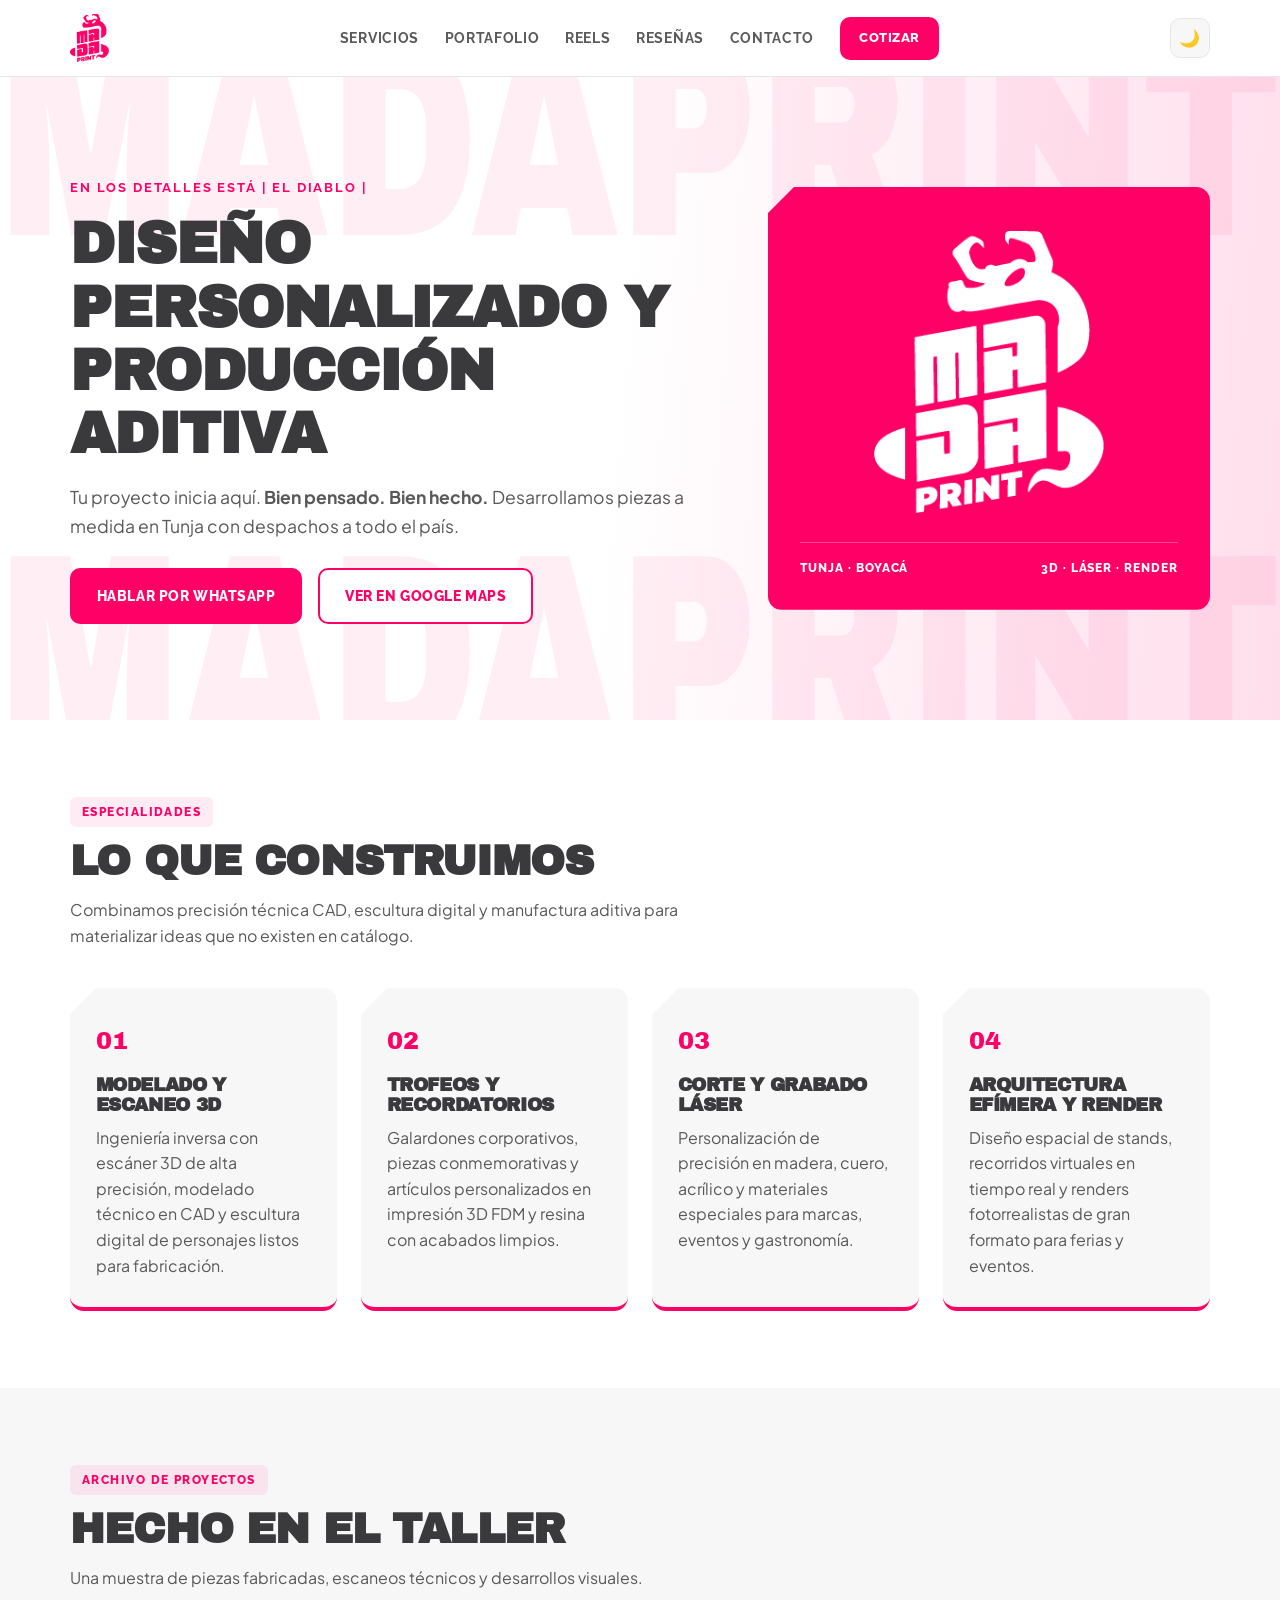
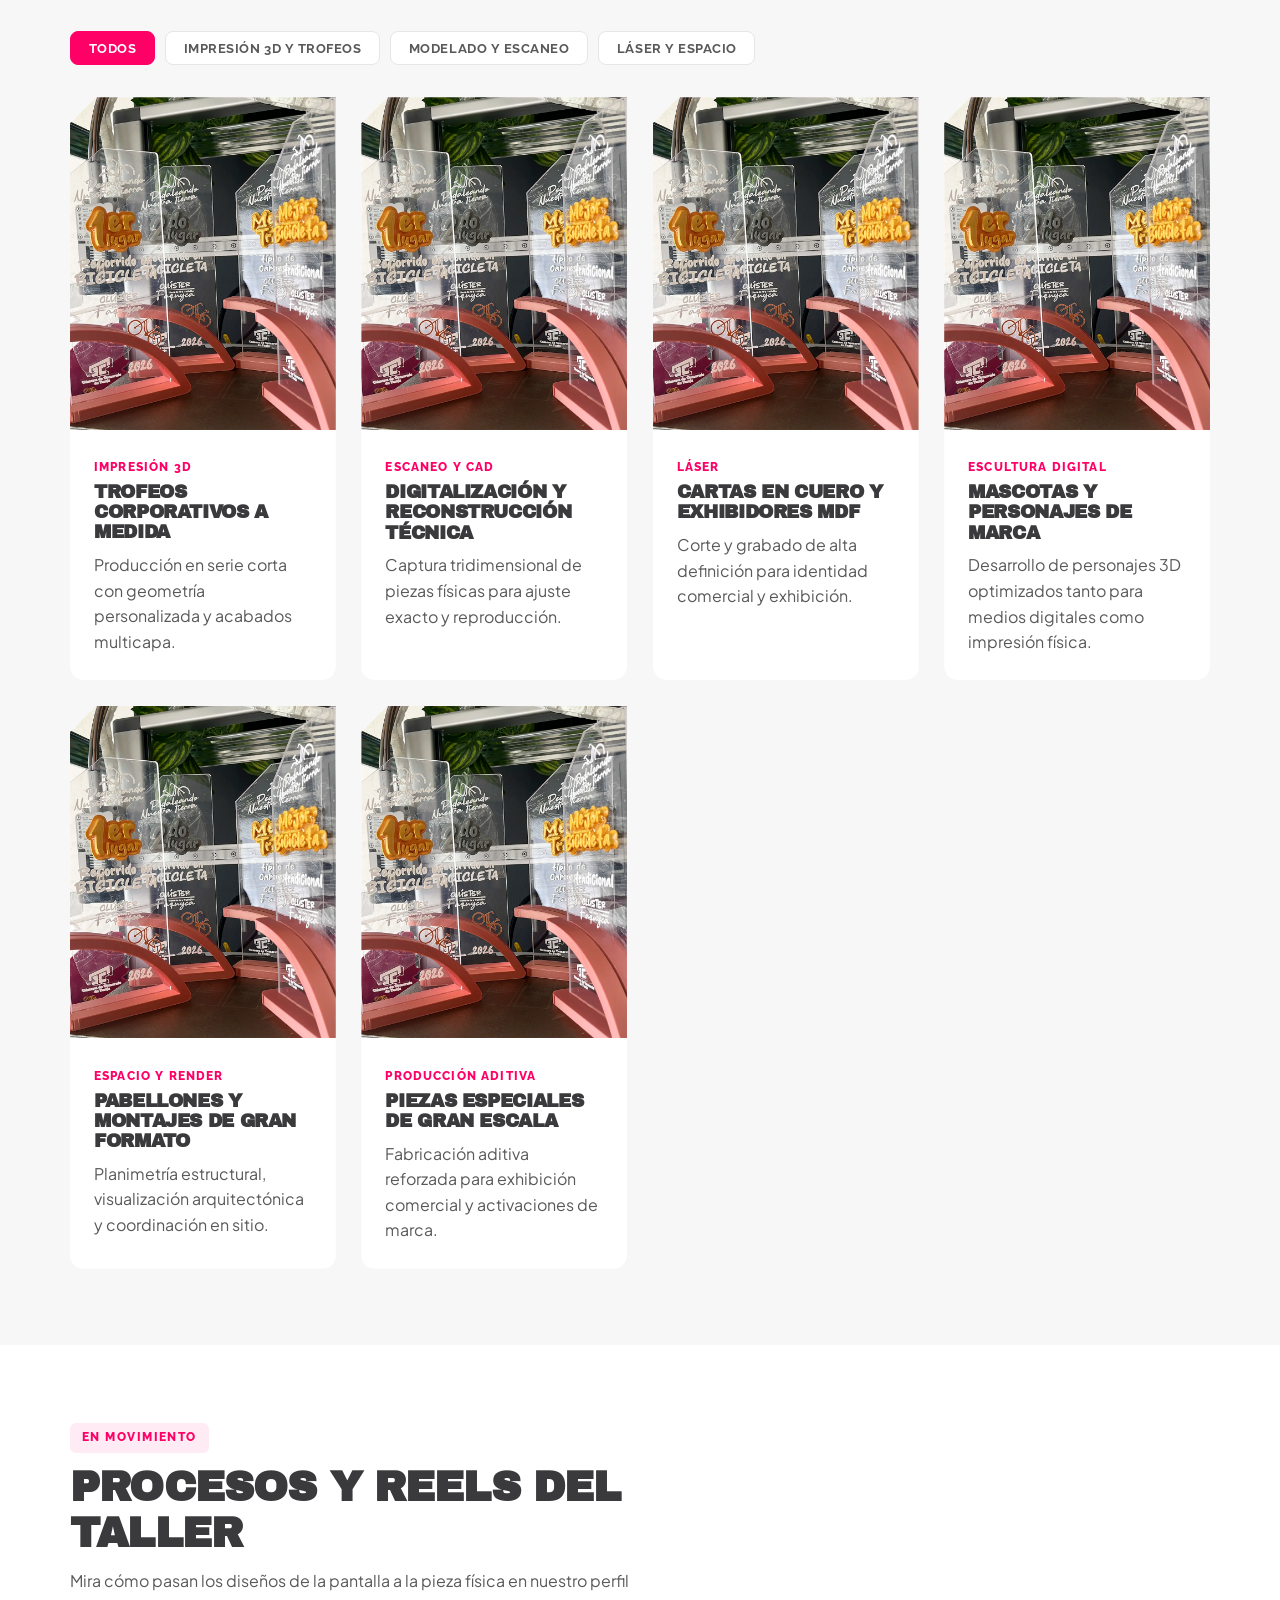
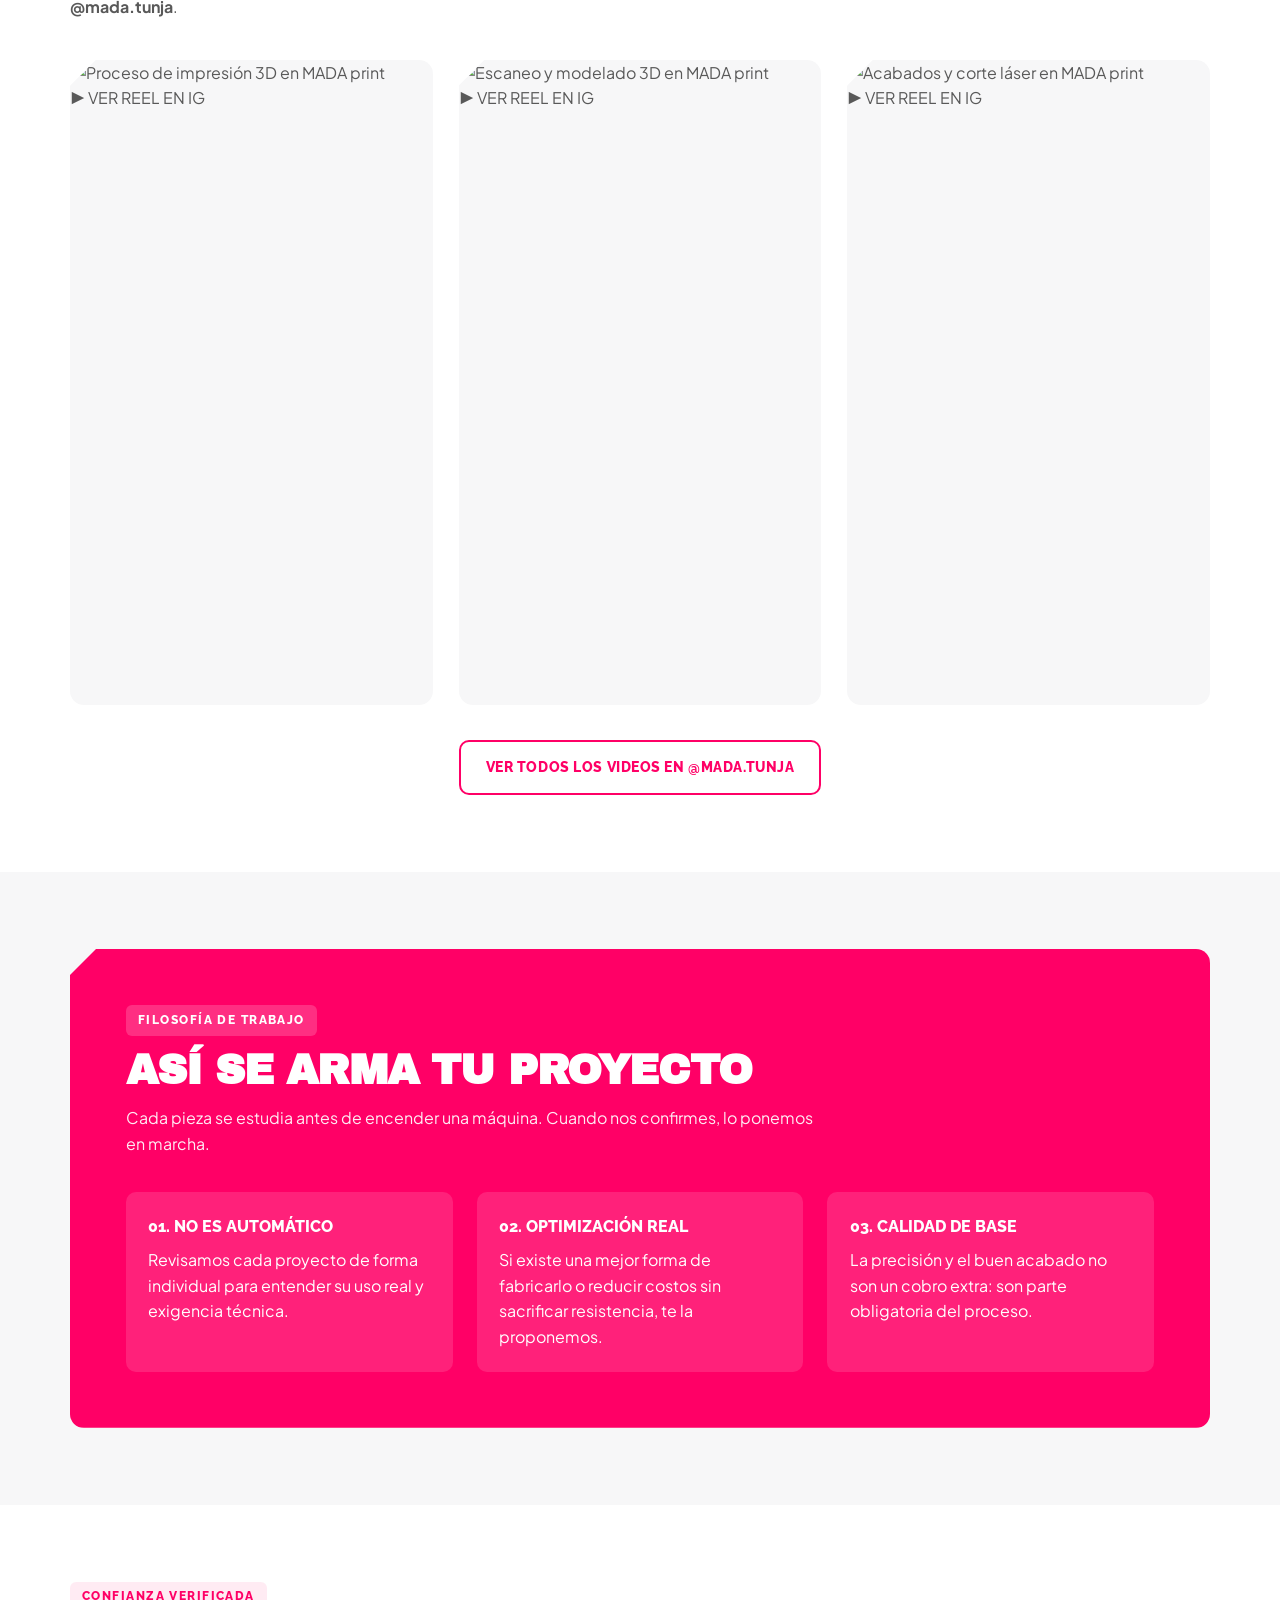
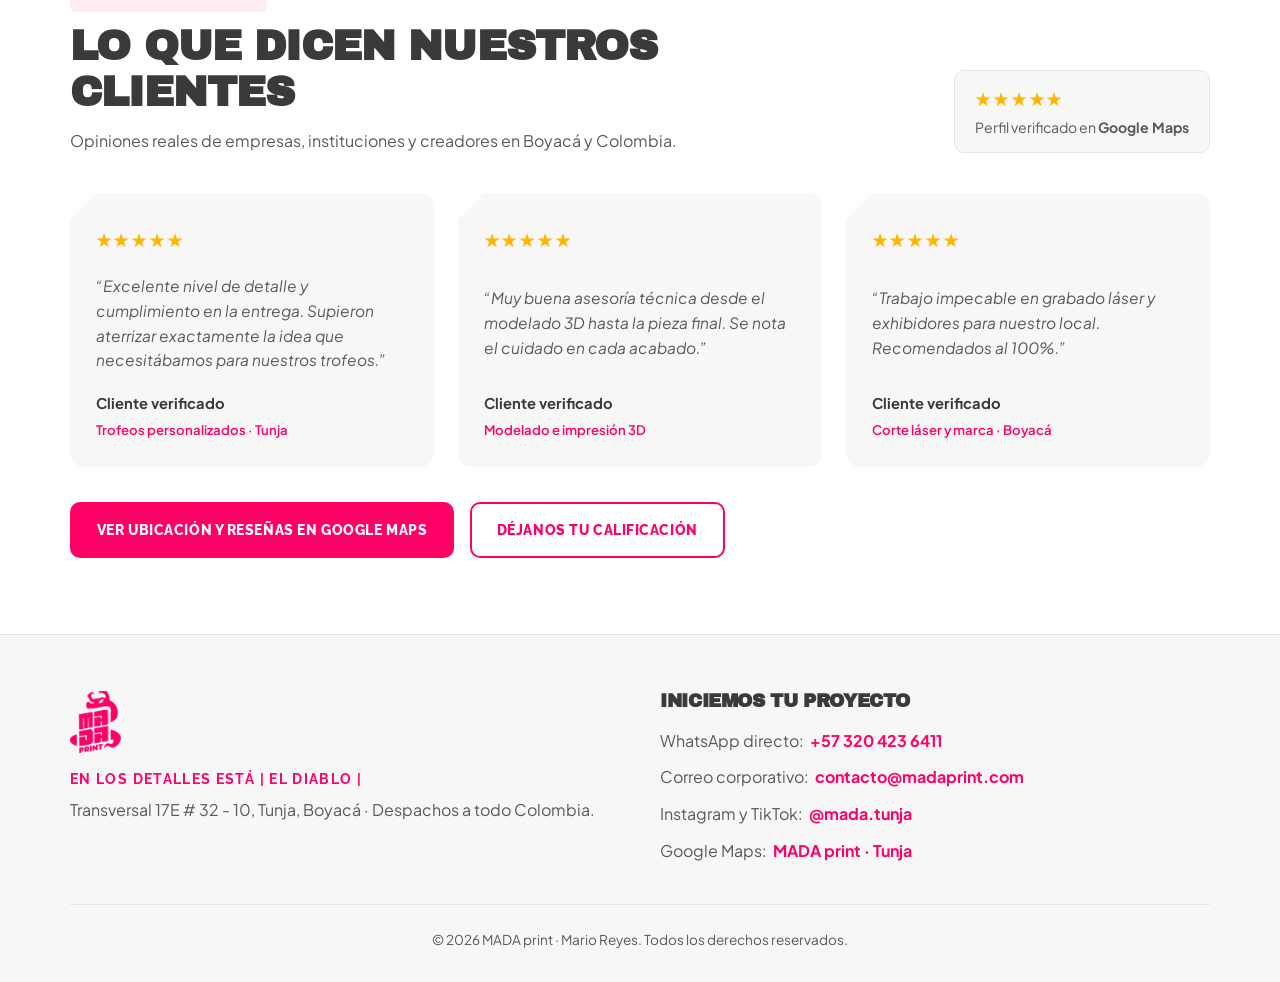
==== index.html @ aff722e9 "Update index.html" ====
<!DOCTYPE html>
<html lang="es">
<head>
  <meta charset="UTF-8">
  <meta name="viewport" content="width=device-width, initial-scale=1.0">
  <title>MADA print | Impresión 3D, Escaneo 3D y Corte Láser en Tunja</title>
  <meta name="description" content="Estudio de diseño personalizado, impresión 3D, escaneo 3D, trofeos a medida, corte láser y renders arquitectónicos en Tunja, Boyacá. Envíos a toda Colombia.">
  <meta name="keywords" content="impresión 3D Tunja, escaneo 3D Boyacá, trofeos personalizados Colombia, corte láser Tunja, modelado 3D, MADA print">
  <meta name="robots" content="index, follow">
  <link rel="canonical" href="https://madaprint.com/">

  <!-- Vista previa al compartir en WhatsApp, Instagram o Facebook (Open Graph) -->
  <meta property="og:type" content="website">
  <meta property="og:title" content="MADA print | Diseño Personalizado y Producción Aditiva">
  <meta property="og:description" content="En los detalles está el diablo. Modelado y escaneo 3D, trofeos personalizados y corte láser en Tunja.">
  <meta property="og:url" content="https://madaprint.com/">
  <meta property="og:image" content="https://madaprint.com/assets/logo-magenta.png">

  <!-- Datos estructurados para Google (SEO Local) -->
  <script type="application/ld+json">
  {
    "@context": "https://schema.org",
    "@type": "LocalBusiness",
    "name": "MADA print",
    "image": "https://madaprint.com/assets/logo-magenta.png",
    "url": "https://madaprint.com/",
    "telephone": "+573204236411",
    "email": "contacto@madaprint.com",
    "address": {
      "@type": "PostalAddress",
      "streetAddress": "Transversal 17E # 32 - 10",
      "addressLocality": "Tunja",
      "addressRegion": "Boyacá",
      "addressCountry": "CO"
    },
    "sameAs": [
      "https://www.instagram.com/mada.tunja"
    ],
    "description": "Taller y estudio especializado en modelado 3D, escaneo 3D, impresión 3D de trofeos y recordatorios, corte láser y arquitectura efímera en Tunja, Boyacá."
  }
  </script>

  <link rel="icon" type="image/png" sizes="512x512" href="assets/favicon.png">
  <link rel="apple-touch-icon" href="assets/favicon.png">
  <link rel="preconnect" href="https://fonts.googleapis.com">
  <link rel="preconnect" href="https://fonts.gstatic.com" crossorigin>
  <link href="https://fonts.googleapis.com/css2?family=Archivo+Black&family=Plus+Jakarta+Sans:wght@400;500;600;700&family=Raleway:wght@600;700;800&display=swap" rel="stylesheet">
  <link rel="stylesheet" href="styles.css">
</head>
<body>

  <!-- Barra de navegación -->
  <header class="navbar">
    <div class="container nav-content">
      <a href="#inicio" class="brand" aria-label="MADA print inicio">
        <img src="assets/logo-magenta.png" alt="Logo MADA print" class="brand-logo" id="brandLogo">
      </a>

      <div class="nav-controls">
        <button class="theme-toggle" id="themeToggle" aria-label="Cambiar modo oscuro o claro" title="Cambiar tema">
          <span class="theme-icon" id="themeIcon">🌙</span>
        </button>

        <button class="menu-toggle" id="menuToggle" aria-label="Abrir menú" aria-expanded="false">
          <span></span>
          <span></span>
          <span></span>
        </button>
      </div>

      <nav class="nav-links" id="navLinks">
        <a href="#servicios">Servicios</a>
        <a href="#portafolio">Portafolio</a>
        <a href="#videos">Reels</a>
        <a href="#resenas">Reseñas</a>
        <a href="#contacto">Contacto</a>
        <a href="https://wa.me/573204236411?text=Hola%20MADA%20print,%20quiero%20cotizar%20un%20proyecto" target="_blank" rel="noopener" class="btn btn-primary btn-sm">Cotizar</a>
      </nav>
    </div>
  </header>

  <!-- Hero con Banner -->
  <section id="inicio" class="hero hero-with-banner">
    <div class="hero-overlay" aria-hidden="true"></div>
    <div class="watermark watermark-top" aria-hidden="true">MADAPRINT</div>

    <div class="container hero-grid">
      <div class="hero-copy">
        <span class="eyebrow">EN LOS DETALLES ESTÁ <strong>| EL DIABLO |</strong></span>
        <h1>DISEÑO PERSONALIZADO Y PRODUCCIÓN ADITIVA</h1>
        <p class="hero-lead">Tu proyecto inicia aquí. <strong>Bien pensado. Bien hecho.</strong> Desarrollamos piezas a medida en Tunja con despachos a todo el país.</p>
        <div class="hero-actions">
          <a href="https://wa.me/573204236411?text=Hola%20Mario,%20tengo%20un%20proyecto%20en%20mente%20y%20quisiera%20cotizarlo" target="_blank" rel="noopener" class="btn btn-primary">Hablar por WhatsApp</a>
          <a href="https://maps.app.goo.gl/dGiWo5NeAyyruhSaA" target="_blank" rel="noopener" class="btn btn-banner-outline">Ver en Google Maps</a>
        </div>
      </div>

      <div class="hero-visual">
        <div class="chamfer-card hero-card">
          <img src="assets/logo-blanco.png" alt="Imagotipo MADA print" class="hero-logo-float">
          <div class="hero-card-meta">
            <span>TUNJA · BOYACÁ</span>
            <span>3D · LÁSER · RENDER</span>
          </div>
        </div>
      </div>
    </div>

    <div class="watermark watermark-bottom" aria-hidden="true">MADAPRINT</div>
  </section>

  <!-- Servicios -->
  <section id="servicios" class="section">
    <div class="container">
      <div class="section-header">
        <span class="tag">ESPECIALIDADES</span>
        <h2>LO QUE CONSTRUIMOS</h2>
        <p>Combinamos precisión técnica CAD, escultura digital y manufactura aditiva para materializar ideas que no existen en catálogo.</p>
      </div>

      <div class="services-grid">
        <article class="chamfer-card service-card">
          <span class="card-number">01</span>
          <h3>MODELADO Y ESCANEO 3D</h3>
          <p>Ingeniería inversa con escáner 3D de alta precisión, modelado técnico en CAD y escultura digital de personajes listos para fabricación.</p>
        </article>

        <article class="chamfer-card service-card">
          <span class="card-number">02</span>
          <h3>TROFEOS Y RECORDATORIOS</h3>
          <p>Galardones corporativos, piezas conmemorativas y artículos personalizados en impresión 3D FDM y resina con acabados limpios.</p>
        </article>

        <article class="chamfer-card service-card">
          <span class="card-number">03</span>
          <h3>CORTE Y GRABADO LÁSER</h3>
          <p>Personalización de precisión en madera, cuero, acrílico y materiales especiales para marcas, eventos y gastronomía.</p>
        </article>

        <article class="chamfer-card service-card">
          <span class="card-number">04</span>
          <h3>ARQUITECTURA EFÍMERA Y RENDER</h3>
          <p>Diseño espacial de stands, recorridos virtuales en tiempo real y renders fotorrealistas de gran formato para ferias y eventos.</p>
        </article>
      </div>
    </div>
  </section>

  <!-- Portafolio filtrable -->
  <section id="portafolio" class="section section-alt">
    <div class="container">
      <div class="section-header">
        <span class="tag">ARCHIVO DE PROYECTOS</span>
        <h2>HECHO EN EL TALLER</h2>
        <p>Una muestra de piezas fabricadas, escaneos técnicos y desarrollos visuales.</p>
      </div>

      <div class="filter-bar" role="tablist" aria-label="Filtrar proyectos">
        <button class="filter-btn active" data-filter="todos">Todos</button>
        <button class="filter-btn" data-filter="impresion3d">Impresión 3D y Trofeos</button>
        <button class="filter-btn" data-filter="escaneo">Modelado y Escaneo</button>
        <button class="filter-btn" data-filter="laser">Láser y Espacio</button>
      </div>

      <div class="portfolio-grid" id="portfolioGrid">
        <article class="chamfer-card portfolio-item" data-category="impresion3d">
          <img src="img/trofeo-impresion-3d-personalizado-tunja.webp" 
           alt="Trofeo personalizado fabricado con impresión 3D en Tunja por MADA print" 
           class="portfolio-thumb" 
           width="960" 
           height="1200" 
           loading="lazy">
          <div class="portfolio-info">
            <span class="portfolio-cat">IMPRESIÓN 3D</span>
            <h3>Trofeos Corporativos a Medida</h3>
            <p>Producción en serie corta con geometría personalizada y acabados multicapa.</p>
          </div>
        </article>

        <article class="chamfer-card portfolio-item" data-category="escaneo">
          <img src="img/trofeo-impresion-3d-personalizado-tunja.webp" 
           alt="Trofeo personalizado fabricado con impresión 3D en Tunja por MADA print" 
           class="portfolio-thumb" 
           width="960" 
           height="1200" 
           loading="lazy">
          <div class="portfolio-info">
            <span class="portfolio-cat">ESCANEO Y CAD</span>
            <h3>Digitalización y Reconstrucción Técnica</h3>
            <p>Captura tridimensional de piezas físicas para ajuste exacto y reproducción.</p>
          </div>
        </article>

        <article class="chamfer-card portfolio-item" data-category="laser">
          <img src="img/trofeo-impresion-3d-personalizado-tunja.webp" 
           alt="Trofeo personalizado fabricado con impresión 3D en Tunja por MADA print" 
           class="portfolio-thumb" 
           width="960" 
           height="1200" 
           loading="lazy">
          <div class="portfolio-info">
            <span class="portfolio-cat">LÁSER</span>
            <h3>Cartas en Cuero y Exhibidores MDF</h3>
            <p>Corte y grabado de alta definición para identidad comercial y exhibición.</p>
          </div>
        </article>

        <article class="chamfer-card portfolio-item" data-category="escaneo">
          <img src="img/trofeo-impresion-3d-personalizado-tunja.webp" 
           alt="Trofeo personalizado fabricado con impresión 3D en Tunja por MADA print" 
           class="portfolio-thumb" 
           width="960" 
           height="1200" 
           loading="lazy">
          <div class="portfolio-info">
            <span class="portfolio-cat">ESCULTURA DIGITAL</span>
            <h3>Mascotas y Personajes de Marca</h3>
            <p>Desarrollo de personajes 3D optimizados tanto para medios digitales como impresión física.</p>
          </div>
        </article>

        <article class="chamfer-card portfolio-item" data-category="laser">
          <img src="img/trofeo-impresion-3d-personalizado-tunja.webp" 
           alt="Trofeo personalizado fabricado con impresión 3D en Tunja por MADA print" 
           class="portfolio-thumb" 
           width="960" 
           height="1200" 
           loading="lazy">
          <div class="portfolio-info">
            <span class="portfolio-cat">ESPACIO Y RENDER</span>
            <h3>Pabellones y Montajes de Gran Formato</h3>
            <p>Planimetría estructural, visualización arquitectónica y coordinación en sitio.</p>
          </div>
        </article>

        <article class="chamfer-card portfolio-item" data-category="impresion3d">
          <img src="img/trofeo-impresion-3d-personalizado-tunja.webp" 
           alt="Trofeo personalizado fabricado con impresión 3D en Tunja por MADA print" 
           class="portfolio-thumb" 
           width="960" 
           height="1200" 
           loading="lazy">
          <div class="portfolio-info">
            <span class="portfolio-cat">PRODUCCIÓN ADITIVA</span>
            <h3>Piezas Especiales de Gran Escala</h3>
            <p>Fabricación aditiva reforzada para exhibición comercial y activaciones de marca.</p>
          </div>
        </article>
      </div>
    </div>
  </section>

<!-- Sección de Procesos / Enlace directo a Reels en Instagram -->
  <section id="videos" class="section">
    <div class="container">
      <div class="section-header">
        <span class="tag">EN MOVIMIENTO</span>
        <h2>PROCESOS Y REELS DEL TALLER</h2>
        <p>Mira cómo pasan los diseños de la pantalla a la pieza física en nuestro perfil <strong>@mada.tunja</strong>.</p>
      </div>

      <div class="reels-grid">
        <!-- Tarjeta 1 -->
        <a href="https://www.instagram.com/mada.tunja/" target="_blank" rel="noopener" class="chamfer-card reel-card reel-link-card">
          <div class="reel-frame">
            <img src="assets/reel-1.webp" alt="Proceso de impresión 3D en MADA print">
            <span class="play-badge">▶ VER REEL EN IG</span>
          </div>
        </a>

        <!-- Tarjeta 2 -->
        <a href="https://www.instagram.com/mada.tunja/" target="_blank" rel="noopener" class="chamfer-card reel-card reel-link-card">
          <div class="reel-frame">
            <img src="assets/reel-2.webp" alt="Escaneo y modelado 3D en MADA print">
            <span class="play-badge">▶ VER REEL EN IG</span>
          </div>
        </a>

        <!-- Tarjeta 3 -->
        <a href="https://www.instagram.com/mada.tunja/" target="_blank" rel="noopener" class="chamfer-card reel-card reel-link-card">
          <div class="reel-frame">
            <img src="assets/reel-3.webp" alt="Acabados y corte láser en MADA print">
            <span class="play-badge">▶ VER REEL EN IG</span>
          </div>
        </a>
      </div>

      <div class="section-cta">
        <a href="https://instagram.com/mada.tunja" target="_blank" rel="noopener" class="btn btn-outline">Ver todos los videos en @mada.tunja</a>
      </div>
    </div>
  </section>

  <!-- Cómo trabajamos -->
  <section id="proceso" class="section section-alt">
    <div class="container">
      <div class="chamfer-card process-banner">
        <div class="process-intro">
          <span class="tag tag-light">FILOSOFÍA DE TRABAJO</span>
          <h2>ASÍ SE ARMA TU PROYECTO</h2>
          <p>Cada pieza se estudia antes de encender una máquina. Cuando nos confirmes, lo ponemos en marcha.</p>
        </div>

        <div class="process-pillars">
          <div class="pillar">
            <strong>01. No es automático</strong>
            <p>Revisamos cada proyecto de forma individual para entender su uso real y exigencia técnica.</p>
          </div>
          <div class="pillar">
            <strong>02. Optimización real</strong>
            <p>Si existe una mejor forma de fabricarlo o reducir costos sin sacrificar resistencia, te la proponemos.</p>
          </div>
          <div class="pillar">
            <strong>03. Calidad de base</strong>
            <p>La precisión y el buen acabado no son un cobro extra: son parte obligatoria del proceso.</p>
          </div>
        </div>
      </div>
    </div>
  </section>

  <!-- Zona de Reseñas de Google + Botón de Google Maps -->
  <section id="resenas" class="section">
    <div class="container">
      <div class="reviews-top">
        <div class="section-header" style="margin-bottom: 0;">
          <span class="tag">CONFIANZA VERIFICADA</span>
          <h2>LO QUE DICEN NUESTROS CLIENTES</h2>
          <p>Opiniones reales de empresas, instituciones y creadores en Boyacá y Colombia.</p>
        </div>

        <div class="google-badge">
          <div class="stars" aria-label="5 de 5 estrellas">★★★★★</div>
          <span>Perfil verificado en <strong>Google Maps</strong></span>
        </div>
      </div>

      <div class="reviews-grid">
        <article class="chamfer-card review-card">
          <div class="stars">★★★★★</div>
          <p class="review-text">“Excelente nivel de detalle y cumplimiento en la entrega. Supieron aterrizar exactamente la idea que necesitábamos para nuestros trofeos.”</p>
          <div class="review-author">
            <strong>Cliente verificado</strong>
            <span>Trofeos personalizados · Tunja</span>
          </div>
        </article>

        <article class="chamfer-card review-card">
          <div class="stars">★★★★★</div>
          <p class="review-text">“Muy buena asesoría técnica desde el modelado 3D hasta la pieza final. Se nota el cuidado en cada acabado.”</p>
          <div class="review-author">
            <strong>Cliente verificado</strong>
            <span>Modelado e impresión 3D</span>
          </div>
        </article>

        <article class="chamfer-card review-card">
          <div class="stars">★★★★★</div>
          <p class="review-text">“Trabajo impecable en grabado láser y exhibidores para nuestro local. Recomendados al 100%.”</p>
          <div class="review-author">
            <strong>Cliente verificado</strong>
            <span>Corte láser y marca · Boyacá</span>
          </div>
        </article>
      </div>

      <div class="reviews-actions">
        <a href="https://maps.app.goo.gl/dGiWo5NeAyyruhSaA" target="_blank" rel="noopener" class="btn btn-primary">Ver ubicación y reseñas en Google Maps</a>
        <a href="https://g.page/r/CbdUn4LrRWrAEBM/review" target="_blank" rel="noopener" class="btn btn-outline">Déjanos tu calificación</a>
      </div>
    </div>
  </section>

  <!-- Footer -->
  <footer id="contacto" class="footer">
    <div class="container footer-grid">
      <div class="footer-brand">
        <img src="assets/logo-magenta.png" alt="MADA print" class="footer-logo" id="footerLogo">
        <p class="footer-tagline">EN LOS DETALLES ESTÁ <strong>| EL DIABLO |</strong></p>
        <p class="footer-loc">Transversal 17E # 32 - 10, Tunja, Boyacá · Despachos a todo Colombia.</p>
      </div>

      <div class="footer-contact">
        <h3>INICIEMOS TU PROYECTO</h3>
        <ul class="contact-list">
          <li>
            <span>WhatsApp directo:</span>
            <a href="https://wa.me/573204236411" target="_blank" rel="noopener">+57 320 423 6411</a>
          </li>
          <li>
            <span>Correo corporativo:</span>
            <a href="mailto:contacto@madaprint.com">contacto@madaprint.com</a>
          </li>
          <li>
            <span>Instagram y TikTok:</span>
            <a href="https://instagram.com/mada.tunja" target="_blank" rel="noopener">@mada.tunja</a>
          </li>
          <li>
            <span>Google Maps:</span>
            <a href="https://maps.app.goo.gl/dGiWo5NeAyyruhSaA" target="_blank" rel="noopener">MADA print · Tunja</a>
          </li>
        </ul>
      </div>
    </div>

    <div class="container footer-bottom">
      <p>© <span id="year"></span> MADA print · Mario Reyes. Todos los derechos reservados.</p>
    </div>
  </footer>

  <script src="script.js"></script>
</body>
</html>
---- styles.css ----
:root {
  --magenta: #FF0066;
  --magenta-dark: #E81F5D;
  --magenta-soft: rgba(255, 0, 102, 0.08);
  --bg-main: #FFFFFF;
  --bg-surface: #F7F7F8;
  --bg-nav: rgba(255, 255, 255, 0.94);
  --text-body: #595959;
  --text-heading: #3A3A3D;
  --border-color: #E6E6E8;

  --font-display: 'Archivo Black', sans-serif;
  --font-body: 'Plus Jakarta Sans', sans-serif;
  --font-accent: 'Raleway', sans-serif;

  --chamfer-clip: polygon(26px 0, 100% 0, 100% 100%, 0 100%, 0 26px);
  --radius-sm: 10px;
  --transition: 0.25s ease;
}

/* Variables de Modo Oscuro (carbón técnico para conservar contraste con #FF0066) */
body.dark-mode {
  --bg-main: #1A1A1E;
  --bg-surface: #242429;
  --bg-nav: rgba(26, 26, 30, 0.94);
  --text-body: #C9C9D1;
  --text-heading: #F4F4F6;
  --border-color: #34343B;
  --magenta-soft: rgba(255, 0, 102, 0.16);
}

*,
*::before,
*::after {
  box-sizing: border-box;
  margin: 0;
  padding: 0;
}

html {
  scroll-behavior: smooth;
}

body {
  font-family: var(--font-body);
  color: var(--text-body);
  background-color: var(--bg-main);
  line-height: 1.6;
  overflow-x: hidden;
  transition: background-color 0.3s ease, color 0.3s ease;
  -webkit-font-smoothing: antialiased;
}

img {
  max-width: 100%;
  height: auto;
  display: block;
}

a {
  color: inherit;
  text-decoration: none;
}

.container {
  width: min(1140px, 90%);
  margin-inline: auto;
}

/* Tipografía */
h1, h2, h3 {
  font-family: var(--font-display);
  color: var(--text-heading);
  line-height: 1.1;
  letter-spacing: -0.02em;
  text-transform: uppercase;
}

h1 {
  font-size: clamp(2.1rem, 4.8vw, 3.6rem);
  margin-bottom: 1.1rem;
}

h2 {
  font-size: clamp(1.75rem, 3.5vw, 2.6rem);
  margin-bottom: 0.75rem;
}

h3 {
  font-size: 1.15rem;
  margin-bottom: 0.6rem;
}

/* Botones */
.btn {
  display: inline-flex;
  align-items: center;
  justify-content: center;
  gap: 0.5rem;
  font-family: var(--font-accent);
  font-weight: 800;
  font-size: 0.88rem;
  letter-spacing: 0.04em;
  text-transform: uppercase;
  padding: 0.9rem 1.55rem;
  border-radius: var(--radius-sm);
  border: 2px solid transparent;
  cursor: pointer;
  transition: var(--transition);
}

.btn-sm {
  padding: 0.58rem 1.1rem;
  font-size: 0.8rem;
}

.btn-primary {
  background-color: var(--magenta);
  color: #FFFFFF;
}

.btn-primary:hover {
  background-color: var(--magenta-dark);
  transform: translateY(-2px);
}

.btn-outline {
  border-color: var(--magenta);
  color: var(--magenta);
  background-color: transparent;
}

.btn-outline:hover {
  background-color: var(--magenta-soft);
}

/* Chaflán de marca */
.chamfer-card {
  clip-path: var(--chamfer-clip);
  border-radius: 14px;
  transition: transform var(--transition), background-color 0.3s ease;
}

/* Navbar */
.navbar {
  position: sticky;
  top: 0;
  z-index: 100;
  background-color: var(--bg-nav);
  backdrop-filter: blur(8px);
  border-bottom: 1px solid var(--border-color);
}

.nav-content {
  display: flex;
  align-items: center;
  justify-content: space-between;
  height: 76px;
}

.brand-logo {
  height: 48px;
  width: auto;
}

.nav-controls {
  display: flex;
  align-items: center;
  gap: 0.75rem;
  order: 3;
}

.theme-toggle {
  width: 40px;
  height: 40px;
  border-radius: 10px;
  border: 1.5px solid var(--border-color);
  background-color: var(--bg-surface);
  color: var(--text-heading);
  font-size: 1.05rem;
  display: inline-flex;
  align-items: center;
  justify-content: center;
  cursor: pointer;
  transition: var(--transition);
}

.theme-toggle:hover {
  border-color: var(--magenta);
}

.nav-links {
  display: flex;
  align-items: center;
  gap: 1.6rem;
  order: 2;
}

.nav-links a:not(.btn) {
  font-family: var(--font-accent);
  font-weight: 700;
  font-size: 0.86rem;
  text-transform: uppercase;
  letter-spacing: 0.05em;
  color: var(--text-body);
  transition: color var(--transition);
}

.nav-links a:not(.btn):hover {
  color: var(--magenta);
}

.menu-toggle {
  display: none;
  flex-direction: column;
  gap: 5px;
  background: none;
  border: none;
  cursor: pointer;
  padding: 0.4rem;
}

.menu-toggle span {
  width: 26px;
  height: 3px;
  background-color: var(--magenta);
  border-radius: 2px;
}

/* Hero con soporte de Banner */
.hero {
  position: relative;
  padding: clamp(3.8rem, 7.5vw, 6.5rem) 0;
  overflow: hidden;
  background-image: url('assets/banner-hero.webp');
  background-size: cover;
  background-position: center;
}

.hero-overlay {
  position: absolute;
  inset: 0;
  background: linear-gradient(95deg, var(--bg-main) 48%, rgba(255, 0, 102, 0.14) 100%);
  opacity: 0.92;
  z-index: 1;
}

.watermark {
  position: absolute;
  left: 50%;
  transform: translateX(-50%) scaleY(1.45);
  font-family: var(--font-display);
  font-size: clamp(4.5rem, 15vw, 13rem);
  color: var(--magenta);
  opacity: 0.06;
  white-space: nowrap;
  pointer-events: none;
  user-select: none;
  line-height: 0.8;
  z-index: 1;
}

.watermark-top { top: -12px; }
.watermark-bottom { bottom: -12px; }

.hero-grid {
  position: relative;
  z-index: 2;
  display: grid;
  grid-template-columns: 1.25fr 0.85fr;
  align-items: center;
  gap: 3rem;
}

.eyebrow {
  display: inline-block;
  font-family: var(--font-accent);
  font-weight: 700;
  font-size: 0.82rem;
  letter-spacing: 0.14em;
  color: var(--magenta);
  margin-bottom: 0.9rem;
}

.hero-lead {
  font-size: 1.1rem;
  max-width: 54ch;
  margin-bottom: 1.8rem;
}

.hero-actions {
  display: flex;
  flex-wrap: wrap;
  gap: 1rem;
}

.btn-banner-outline {
  border-color: var(--magenta);
  color: var(--magenta);
  background-color: var(--bg-main);
}

.btn-banner-outline:hover {
  background-color: var(--magenta-soft);
}

.hero-card {
  background-color: var(--magenta);
  color: #FFFFFF;
  padding: 2.75rem 2rem 2rem;
  display: flex;
  flex-direction: column;
  align-items: center;
  justify-content: center;
  text-align: center;
}

.hero-logo-float {
  width: min(230px, 70%);
  margin-bottom: 1.8rem;
}

.hero-card-meta {
  width: 100%;
  padding-top: 1rem;
  border-top: 1px solid rgba(255, 255, 255, 0.28);
  display: flex;
  justify-content: space-between;
  font-family: var(--font-accent);
  font-weight: 800;
  font-size: 0.75rem;
  letter-spacing: 0.08em;
}

/* Secciones */
.section {
  padding: clamp(3.5rem, 6vw, 5.5rem) 0;
}

.section-alt {
  background-color: var(--bg-surface);
}

.section-header {
  max-width: 640px;
  margin-bottom: 2.5rem;
}

.section-cta {
  margin-top: 2.2rem;
  text-align: center;
}

.tag {
  display: inline-block;
  font-family: var(--font-accent);
  font-weight: 800;
  font-size: 0.75rem;
  letter-spacing: 0.12em;
  color: var(--magenta);
  background-color: var(--magenta-soft);
  padding: 0.35rem 0.75rem;
  border-radius: 6px;
  margin-bottom: 0.75rem;
}

.tag-light {
  color: #FFFFFF;
  background-color: rgba(255, 255, 255, 0.18);
}

/* Servicios */
.services-grid {
  display: grid;
  grid-template-columns: repeat(auto-fit, minmax(245px, 1fr));
  gap: 1.5rem;
}

.service-card {
  background-color: var(--bg-surface);
  padding: 2.1rem 1.6rem 1.8rem;
  border-bottom: 4px solid var(--magenta);
}

.service-card:hover {
  transform: translateY(-4px);
}

.card-number {
  display: inline-block;
  font-family: var(--font-display);
  font-size: 1.5rem;
  color: var(--magenta);
  margin-bottom: 0.9rem;
}

/* Portafolio */
.filter-bar {
  display: flex;
  flex-wrap: wrap;
  gap: 0.65rem;
  margin-bottom: 2rem;
}

.filter-btn {
  font-family: var(--font-accent);
  font-weight: 700;
  font-size: 0.82rem;
  text-transform: uppercase;
  letter-spacing: 0.04em;
  padding: 0.55rem 1.1rem;
  border-radius: 8px;
  border: 1.5px solid var(--border-color);
  background-color: var(--bg-main);
  color: var(--text-body);
  cursor: pointer;
  transition: var(--transition);
}

.filter-btn:hover,
.filter-btn.active {
  background-color: var(--magenta);
  border-color: var(--magenta);
  color: #FFFFFF;
}

.portfolio-grid {
  display: grid;
  grid-template-columns: repeat(auto-fill, minmax(250px, 1fr));
  gap: 1.6rem;
}

@media (min-width: 1024px) {
  .portfolio-grid {
    grid-template-columns: repeat(4, 1fr);
  }
}

.portfolio-item {
  background-color: var(--bg-main);
  display: flex;
  flex-direction: column;
}

.portfolio-item.hidden {
  display: none;
}

.portfolio-thumb {
  aspect-ratio: 4 / 5;
  width: 100%;
  object-fit: cover;
  object-position: center;
  display: block;
}

.placeholder-thumb {
  background: linear-gradient(135deg, #FF0066 0%, #E81F5D 100%);
  color: #FFFFFF;
  display: flex;
  align-items: center;
  justify-content: center;
  font-family: var(--font-accent);
  font-weight: 800;
  font-size: 0.85rem;
  letter-spacing: 0.08em;
  padding: 1rem;
  text-align: center;
}

.portfolio-info {
  padding: 1.4rem 1.5rem 1.6rem;
}

.portfolio-cat {
  display: inline-block;
  font-family: var(--font-accent);
  font-weight: 800;
  font-size: 0.72rem;
  letter-spacing: 0.1em;
  color: var(--magenta);
  margin-bottom: 0.35rem;
}

/* Reels / Videos */
.reels-grid {
  display: grid;
  grid-template-columns: repeat(auto-fit, minmax(260px, 1fr));
  gap: 1.6rem;
}

.reel-card {
  background-color: var(--bg-surface);
  overflow: hidden;
}

.reel-frame {
  aspect-ratio: 9 / 16;
  width: 100%;
  position: relative;
}

.reel-frame iframe,
.reel-frame video {
  width: 100%;
  height: 100%;
  border: 0;
  object-fit: cover;
  display: block;
}

.placeholder-reel {
  background: linear-gradient(160deg, var(--bg-surface) 0%, var(--magenta-soft) 100%);
  border: 2px dashed var(--magenta);
  display: flex;
  align-items: center;
  justify-content: center;
  text-align: center;
  padding: 1.5rem;
  font-family: var(--font-accent);
  font-weight: 800;
  color: var(--magenta);
}

.placeholder-reel small {
  display: block;
  margin-top: 0.5rem;
  font-weight: 600;
  color: var(--text-body);
}

/* Proceso */
.process-banner {
  background-color: var(--magenta);
  color: #FFFFFF;
  padding: clamp(2.2rem, 5vw, 3.5rem);
}

.process-intro h2 { color: #FFFFFF; }

.process-intro p {
  max-width: 58ch;
  opacity: 0.92;
  margin-bottom: 2.2rem;
}

.process-pillars {
  display: grid;
  grid-template-columns: repeat(auto-fit, minmax(240px, 1fr));
  gap: 1.5rem;
}

.pillar {
  background-color: rgba(255, 255, 255, 0.13);
  padding: 1.4rem;
  border-radius: var(--radius-sm);
}

.pillar strong {
  display: block;
  font-family: var(--font-accent);
  font-weight: 800;
  font-size: 1rem;
  text-transform: uppercase;
  margin-bottom: 0.45rem;
}

/* Reseñas de Google */
.reviews-top {
  display: flex;
  flex-wrap: wrap;
  justify-content: space-between;
  align-items: flex-end;
  gap: 1.5rem;
  margin-bottom: 2.5rem;
}

.google-badge {
  background-color: var(--bg-surface);
  border: 1px solid var(--border-color);
  padding: 0.85rem 1.25rem;
  border-radius: var(--radius-sm);
  display: flex;
  flex-direction: column;
  gap: 0.15rem;
  font-size: 0.88rem;
}

.stars {
  color: #FFB400;
  font-size: 1.15rem;
  letter-spacing: 0.1em;
}

.reviews-grid {
  display: grid;
  grid-template-columns: repeat(auto-fit, minmax(280px, 1fr));
  gap: 1.5rem;
}

.review-card {
  background-color: var(--bg-surface);
  padding: 2rem 1.6rem 1.6rem;
  display: flex;
  flex-direction: column;
  justify-content: space-between;
  gap: 1.2rem;
}

.review-text {
  font-style: italic;
  font-size: 0.97rem;
}

.review-author strong {
  display: block;
  color: var(--text-heading);
  font-size: 0.92rem;
}

.review-author span {
  font-size: 0.82rem;
  color: var(--magenta);
  font-weight: 600;
}

.reviews-actions {
  margin-top: 2.2rem;
  display: flex;
  flex-wrap: wrap;
  gap: 1rem;
}

/* Footer */
.footer {
  border-top: 1px solid var(--border-color);
  padding: 3.5rem 0 2rem;
  background-color: var(--bg-surface);
}

.footer-grid {
  display: grid;
  grid-template-columns: 1fr 1fr;
  gap: 2.5rem;
  align-items: start;
  margin-bottom: 2.5rem;
}

.footer-logo {
  height: 62px;
  margin-bottom: 1rem;
}

.footer-tagline {
  font-family: var(--font-accent);
  font-weight: 700;
  font-size: 0.85rem;
  letter-spacing: 0.1em;
  color: var(--magenta);
  margin-bottom: 0.4rem;
}

.contact-list {
  list-style: none;
  display: flex;
  flex-direction: column;
  gap: 0.7rem;
  margin-top: 1rem;
}

.contact-list li {
  display: flex;
  flex-wrap: wrap;
  gap: 0.4rem;
}

.contact-list a {
  color: var(--magenta);
  font-weight: 700;
}

.contact-list a:hover {
  text-decoration: underline;
}

.footer-bottom {
  padding-top: 1.5rem;
  border-top: 1px solid var(--border-color);
  font-size: 0.85rem;
  text-align: center;
}

/* Responsive */
@media (max-width: 860px) {
  .hero-grid,
  .footer-grid {
    grid-template-columns: 1fr;
    gap: 2rem;
  }

  .hero-visual {
    order: -1;
    max-width: 340px;
  }
}

@media (max-width: 780px) {
  .menu-toggle {
    display: flex;
  }

  .nav-links {
    position: absolute;
    top: 76px;
    left: 0;
    right: 0;
    background-color: var(--bg-main);
    flex-direction: column;
    align-items: flex-start;
    padding: 1.5rem 5%;
    border-bottom: 2px solid var(--magenta);
    display: none;
  }

  .nav-links.open {
    display: flex;
  }

  .nav-links .btn {
    width: 100%;
  }
}
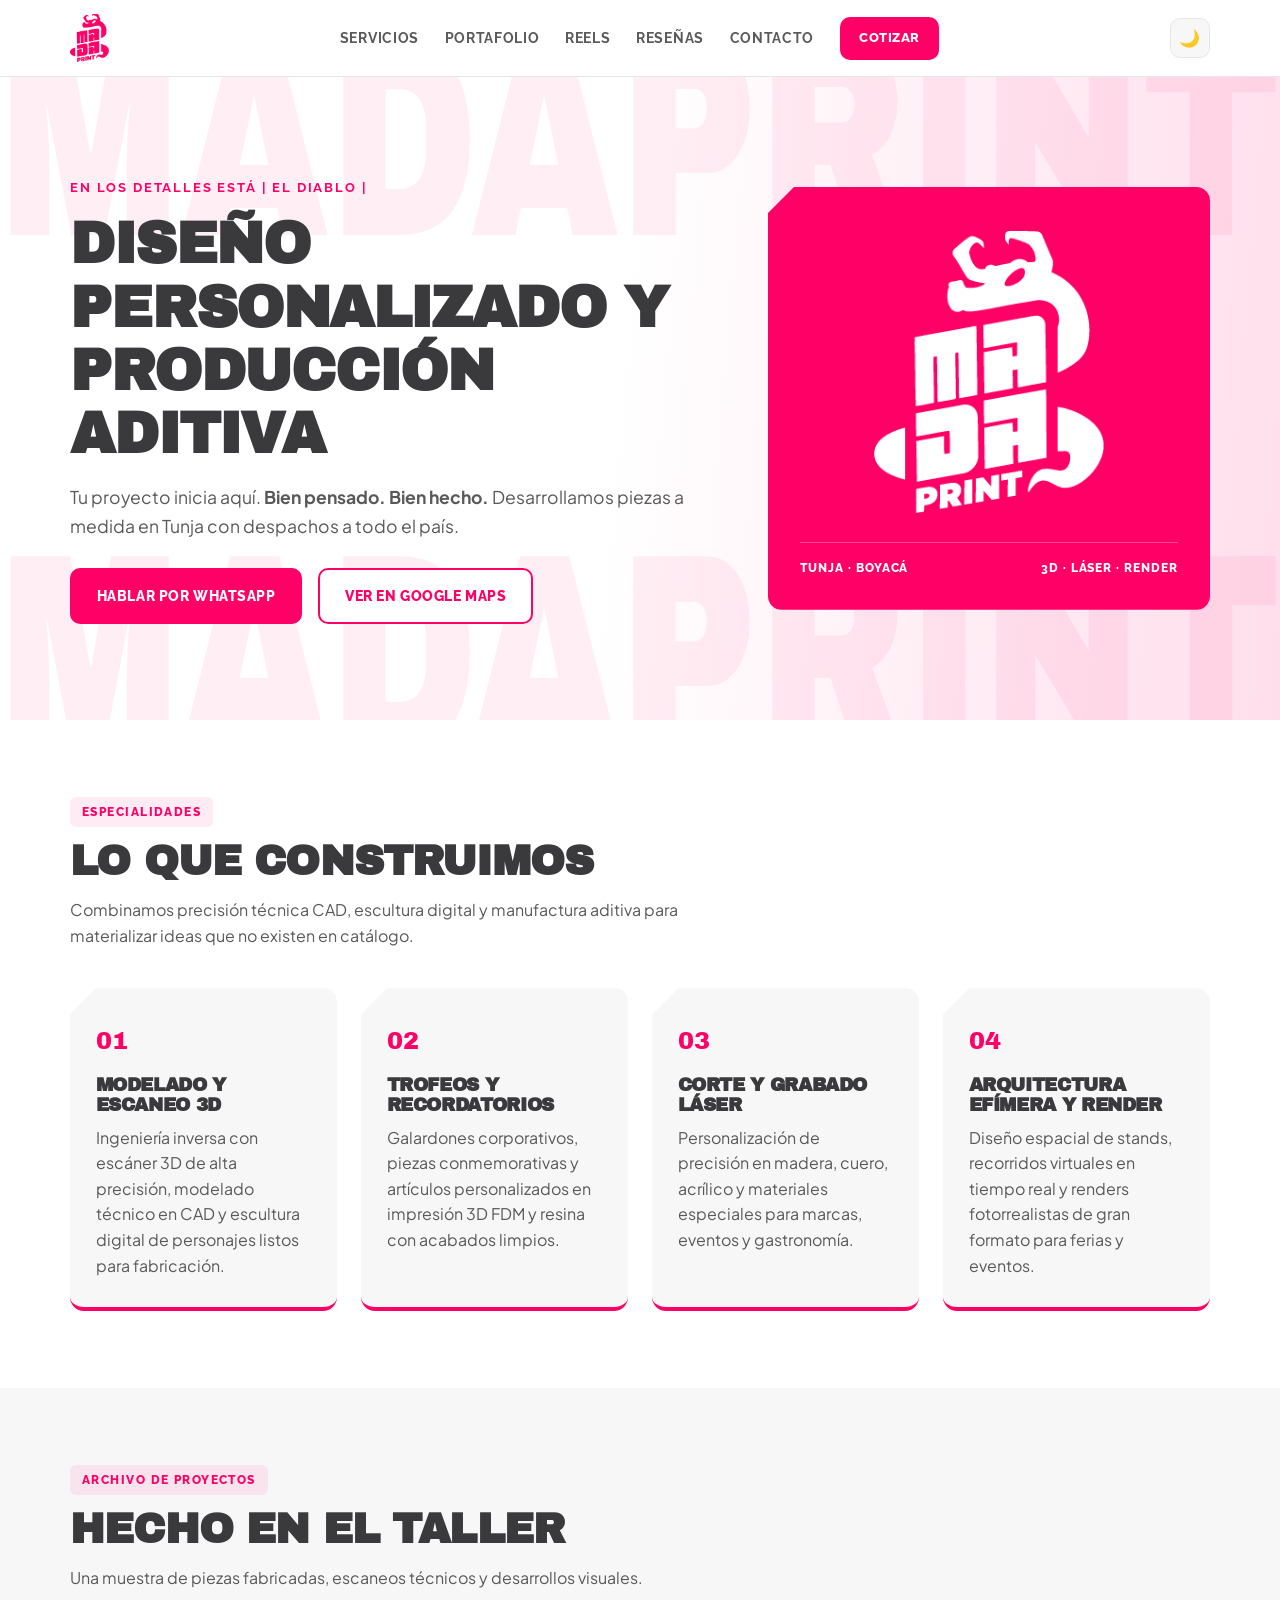
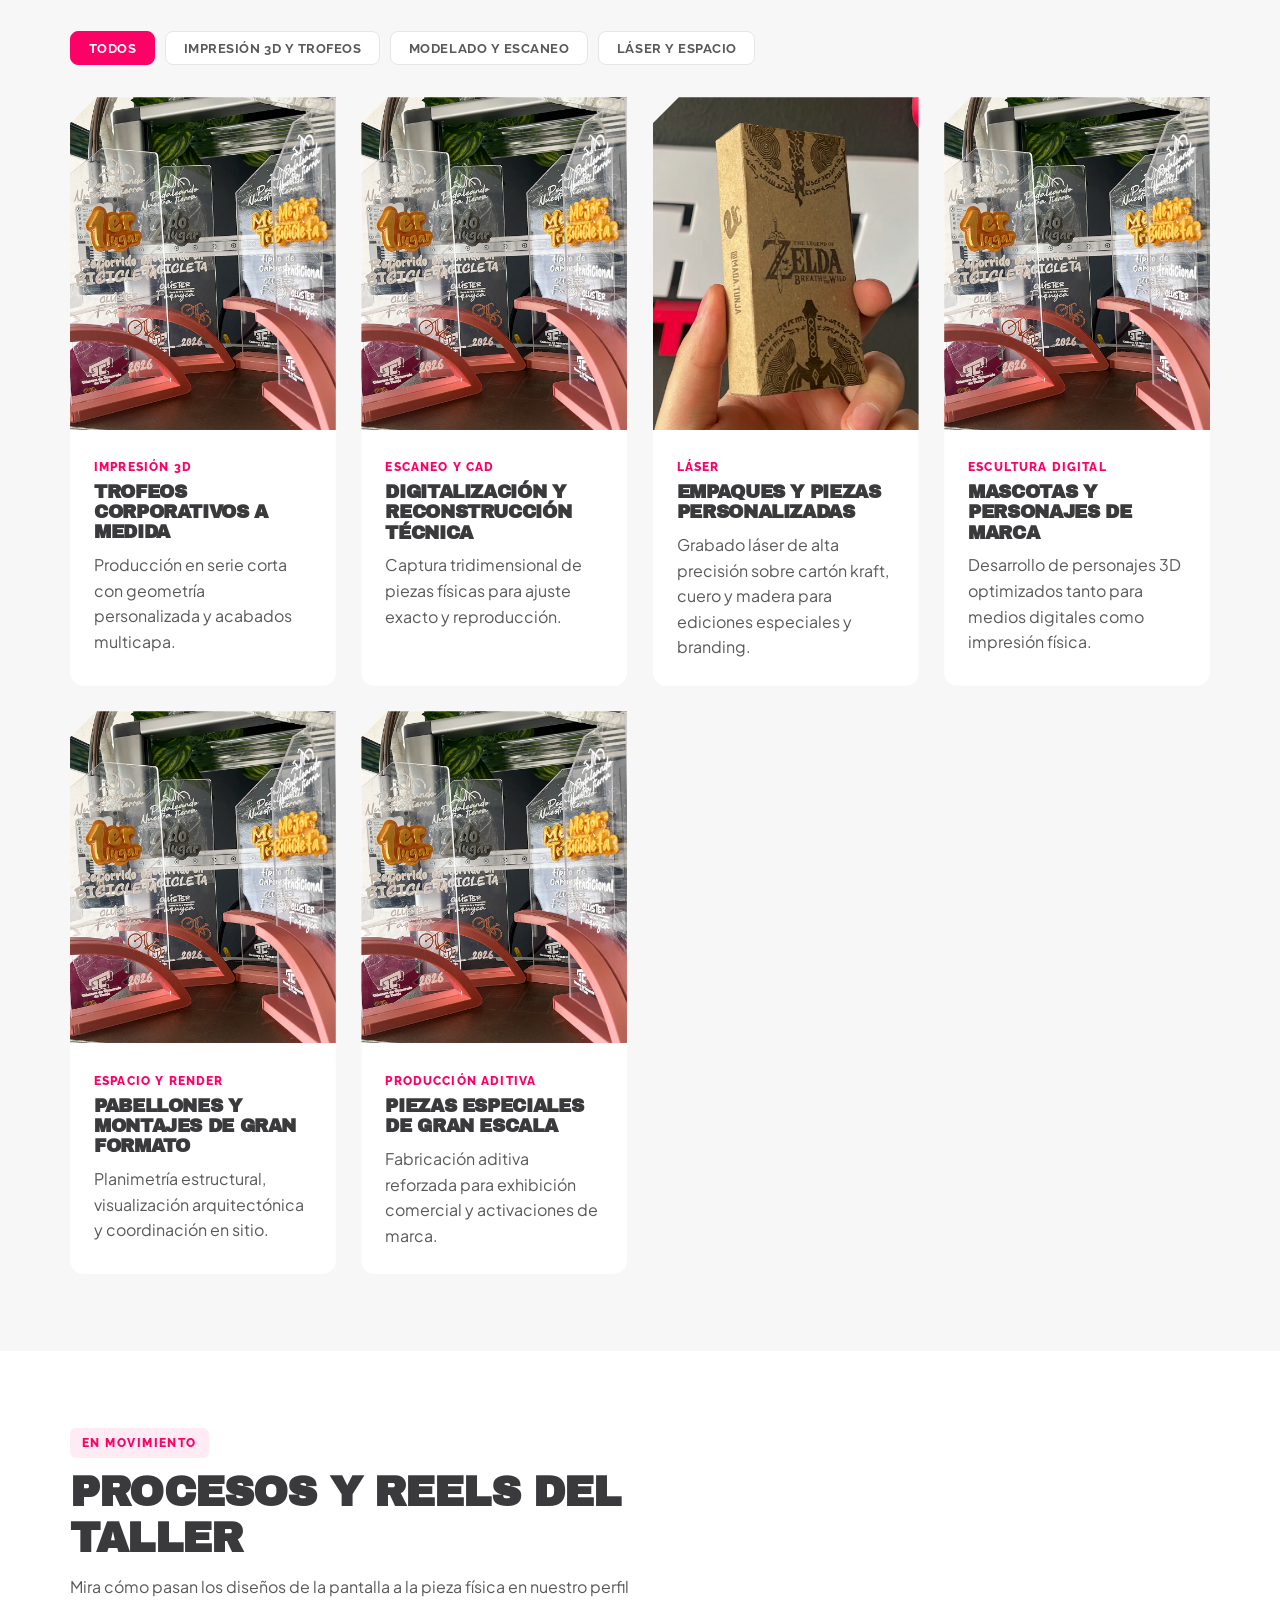
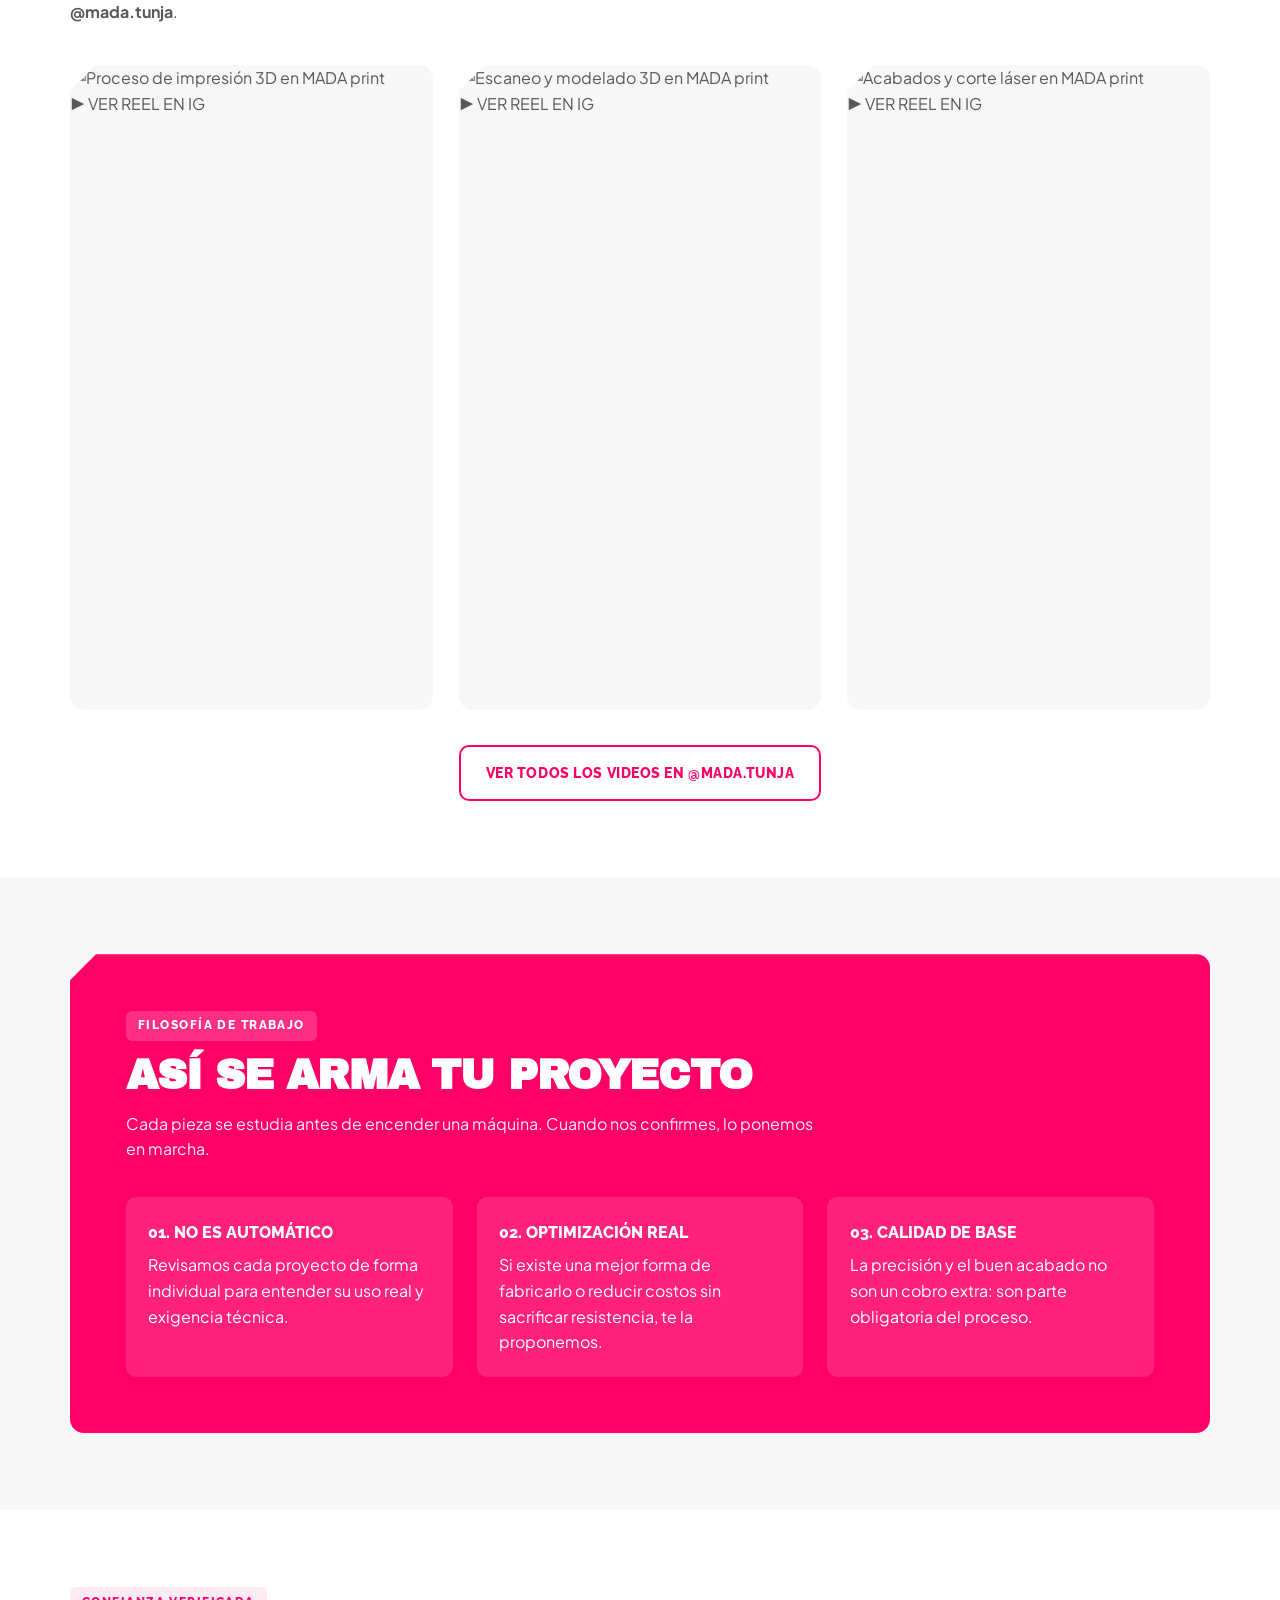
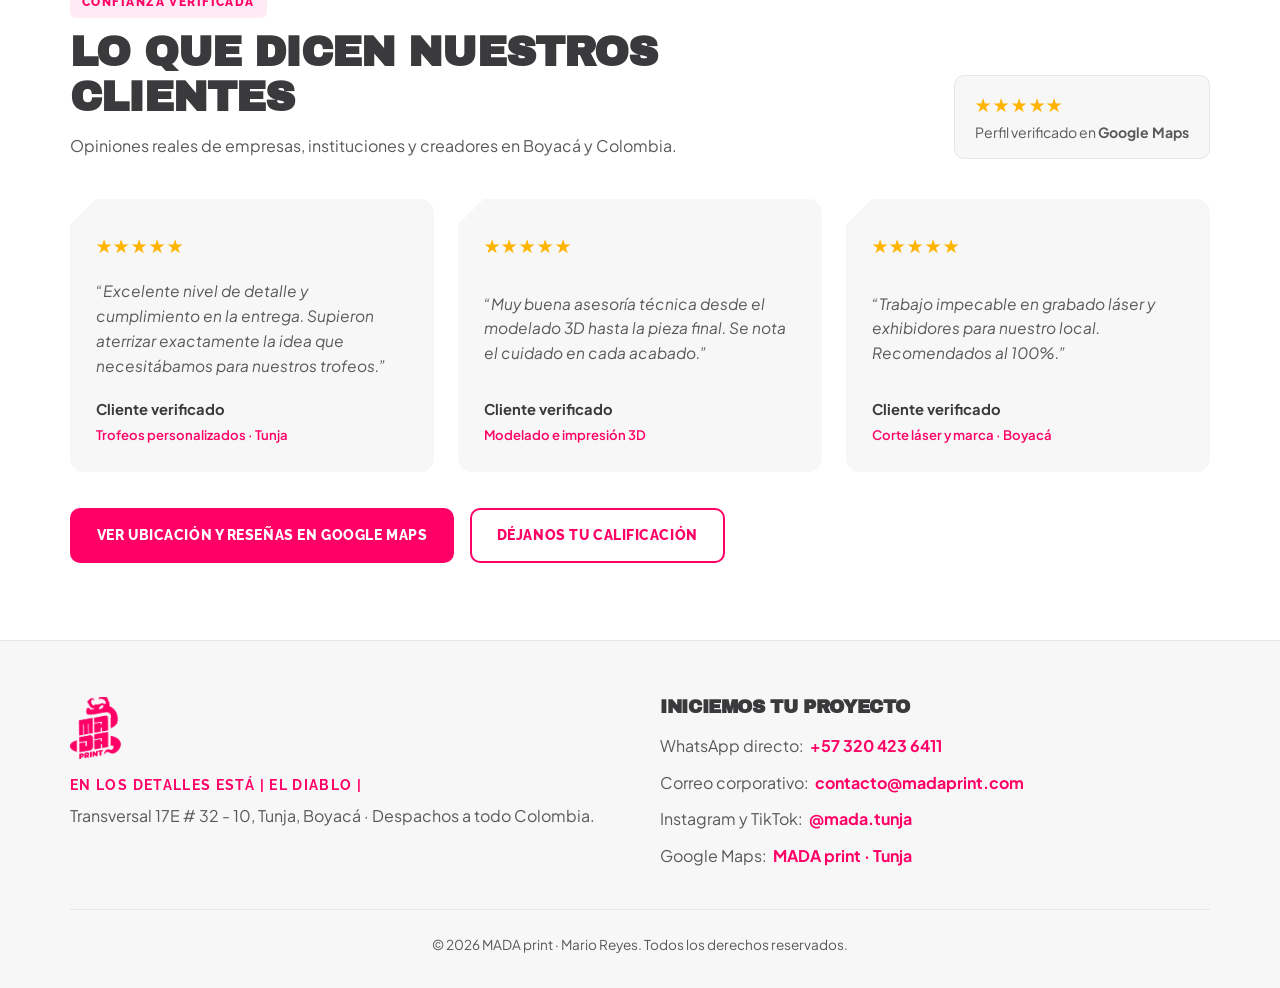
==== commit 16280605: "Update index.html" ====
--- a/index.html
+++ b/index.html
@@ -192,16 +192,16 @@
         </article>
 
         <article class="chamfer-card portfolio-item" data-category="laser">
-          <img src="img/trofeo-impresion-3d-personalizado-tunja.webp" 
-           alt="Trofeo personalizado fabricado con impresión 3D en Tunja por MADA print" 
+          <img src="img/caja-grabado-laser-carton-tunja.webp" 
+           alt="Caja de cartón kraft personalizada con grabado láser de alta definición en Tunja por MADA print" 
            class="portfolio-thumb" 
            width="960" 
            height="1200" 
            loading="lazy">
           <div class="portfolio-info">
             <span class="portfolio-cat">LÁSER</span>
-            <h3>Cartas en Cuero y Exhibidores MDF</h3>
-            <p>Corte y grabado de alta definición para identidad comercial y exhibición.</p>
+            <h3>Empaques y Piezas Personalizadas</h3>
+            <p>Grabado láser de alta precisión sobre cartón kraft, cuero y madera para ediciones especiales y branding.</p>
           </div>
         </article>
 
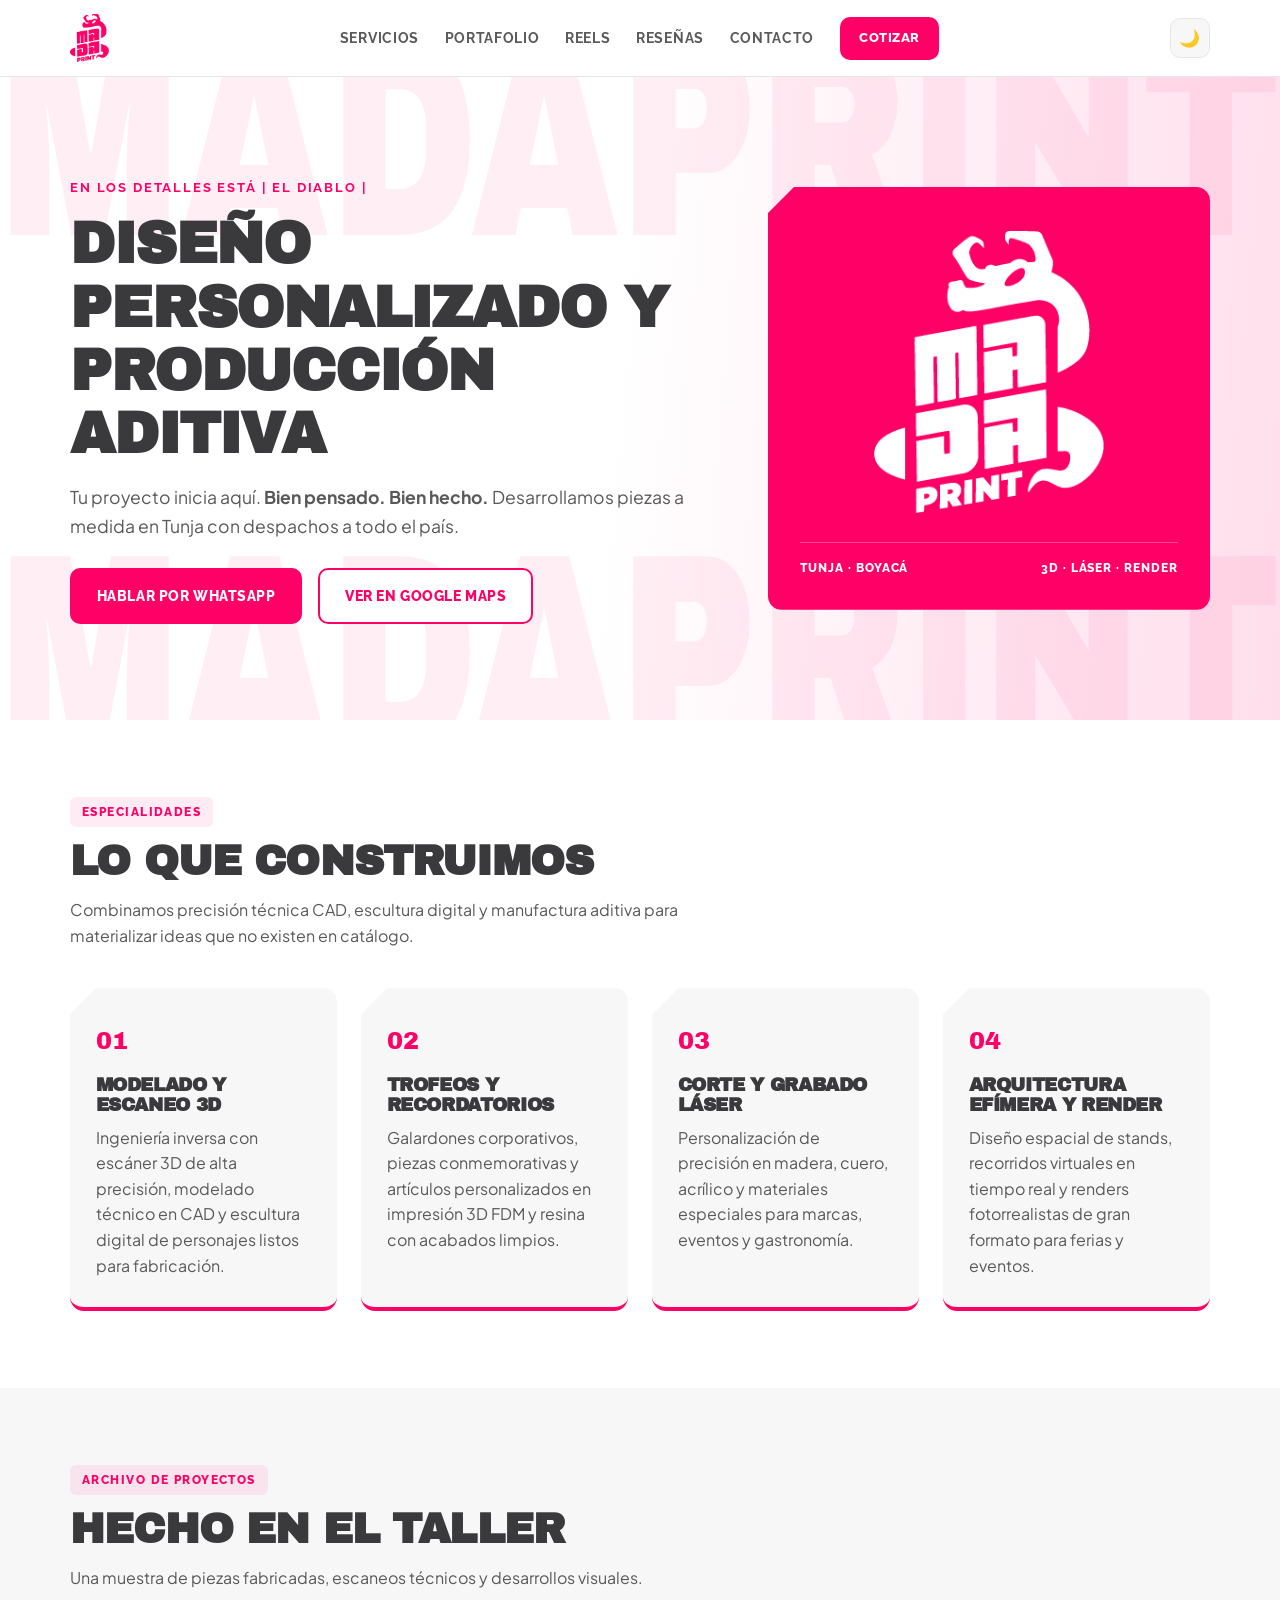
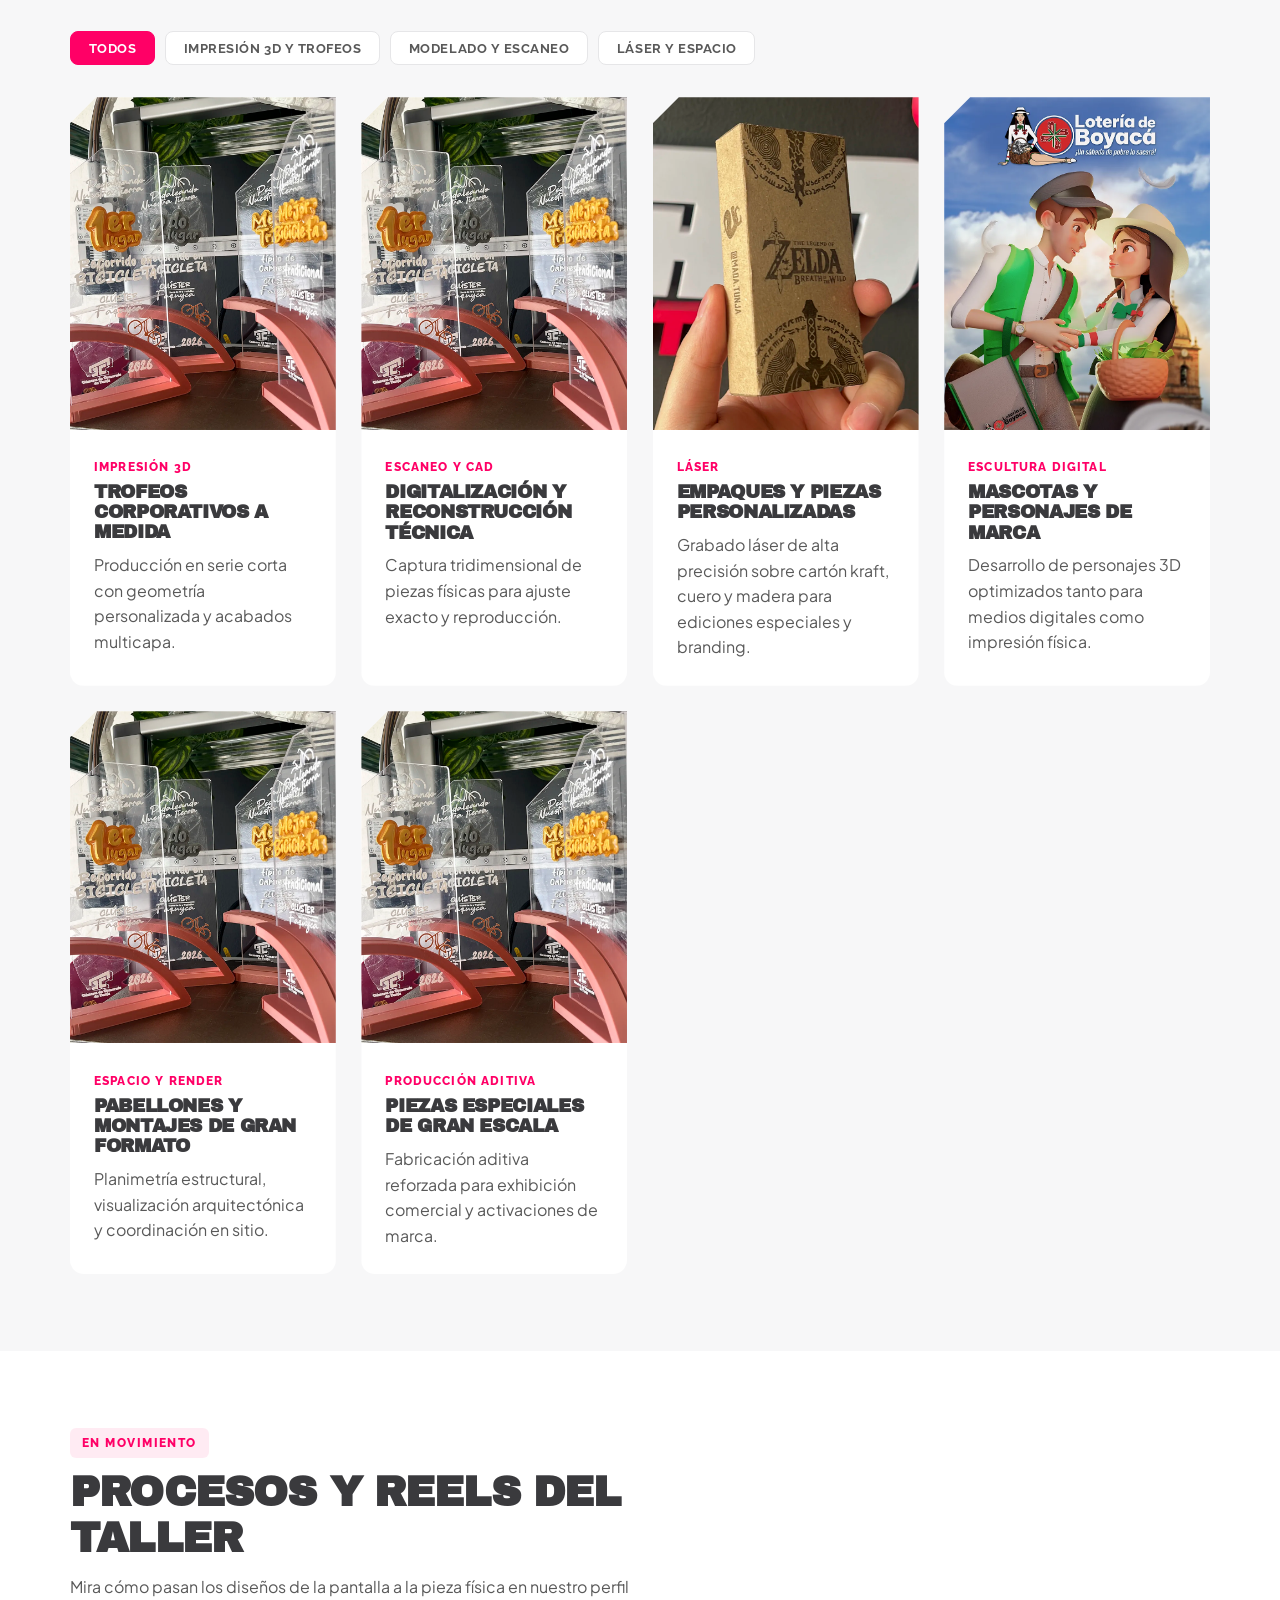
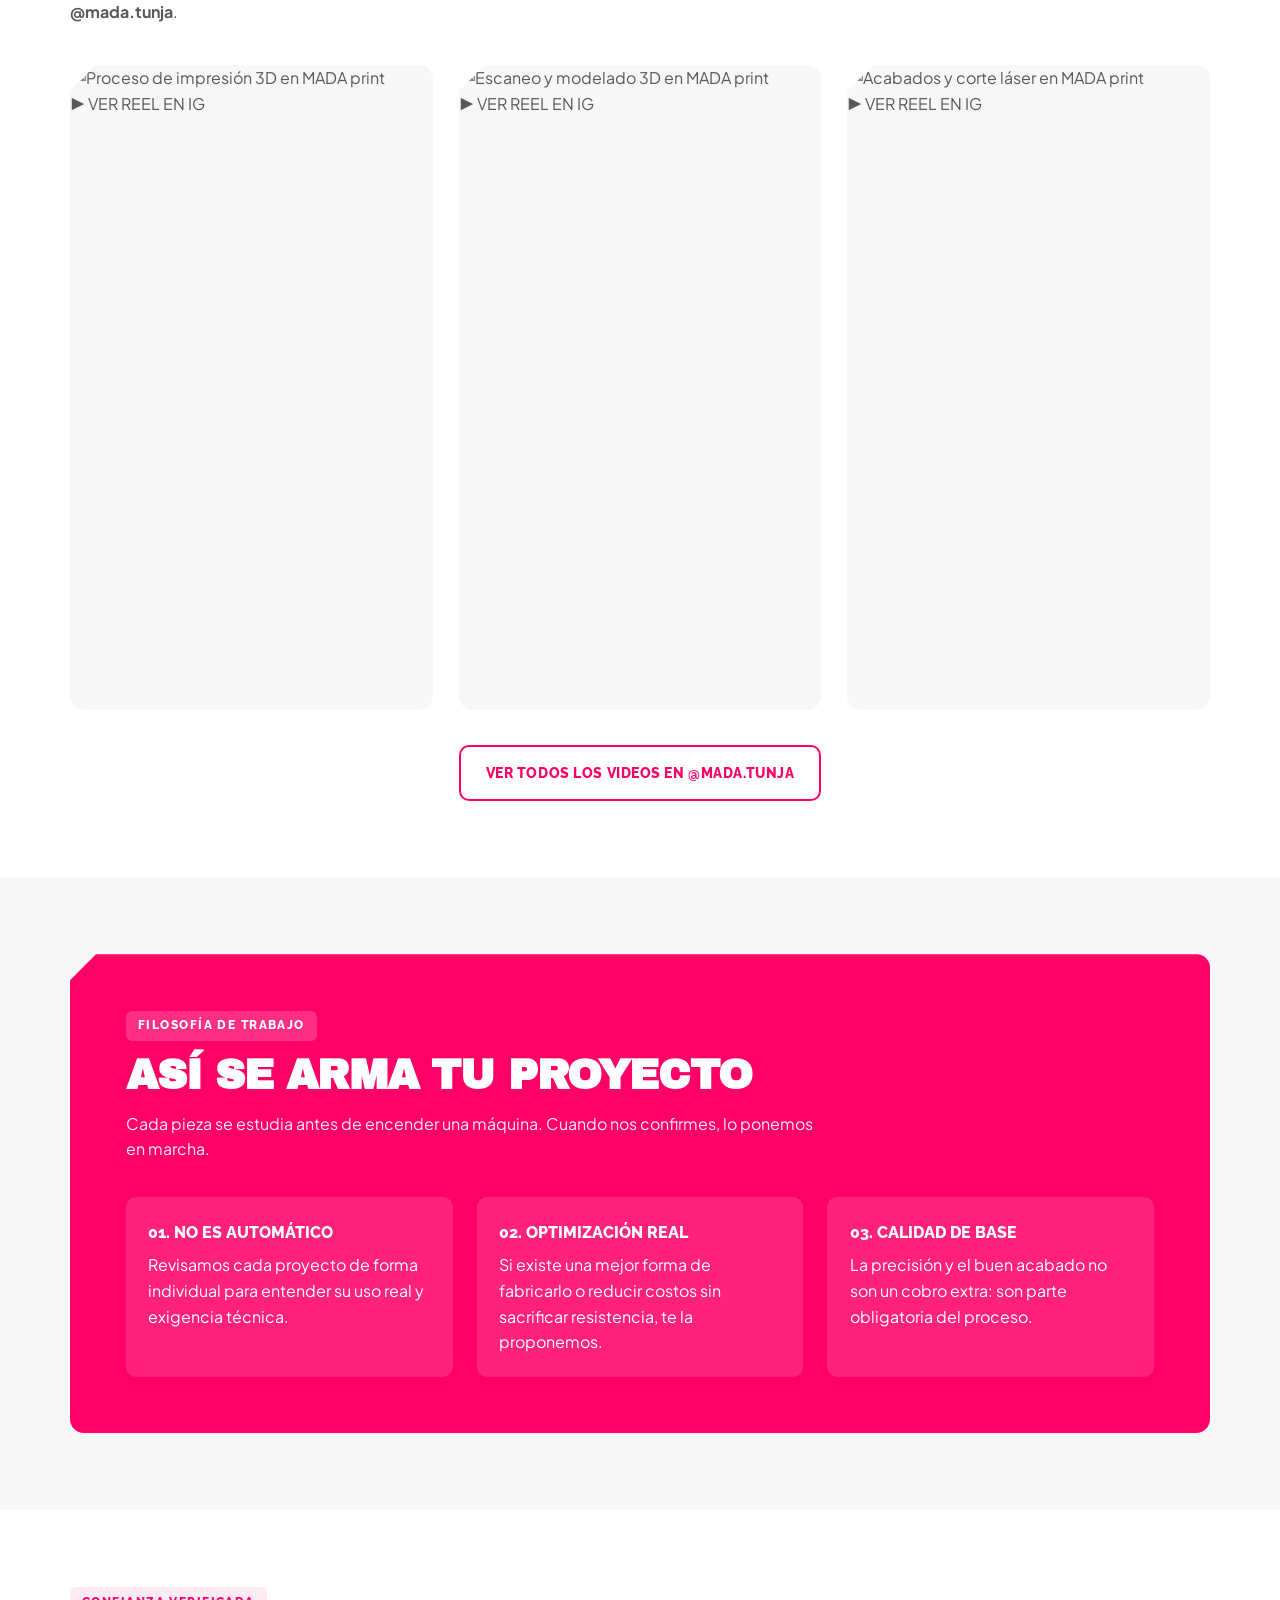
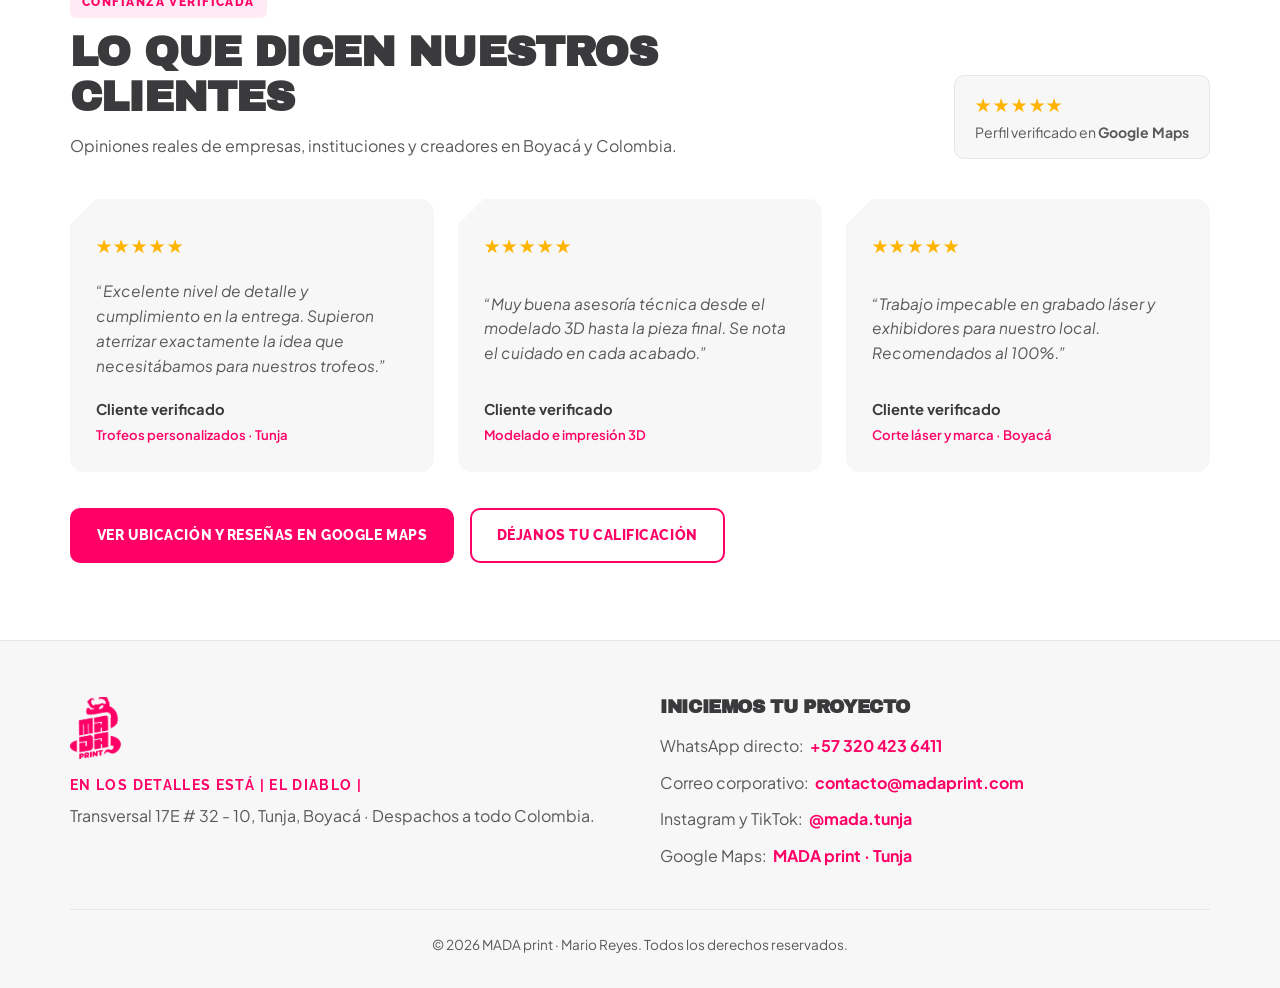
==== commit 7d7b39ca: "Update index.html" ====
--- a/index.html
+++ b/index.html
@@ -206,8 +206,8 @@
         </article>
 
         <article class="chamfer-card portfolio-item" data-category="escaneo">
-          <img src="img/trofeo-impresion-3d-personalizado-tunja.webp" 
-           alt="Trofeo personalizado fabricado con impresión 3D en Tunja por MADA print" 
+          <img src="img/personajes-3d-loteria-de-boyaca-tunja.webp" 
+           alt="Modelado y renderizado de personajes 3D para la Lotería de Boyacá realizado en Tunja por MADA print" 
            class="portfolio-thumb" 
            width="960" 
            height="1200" 
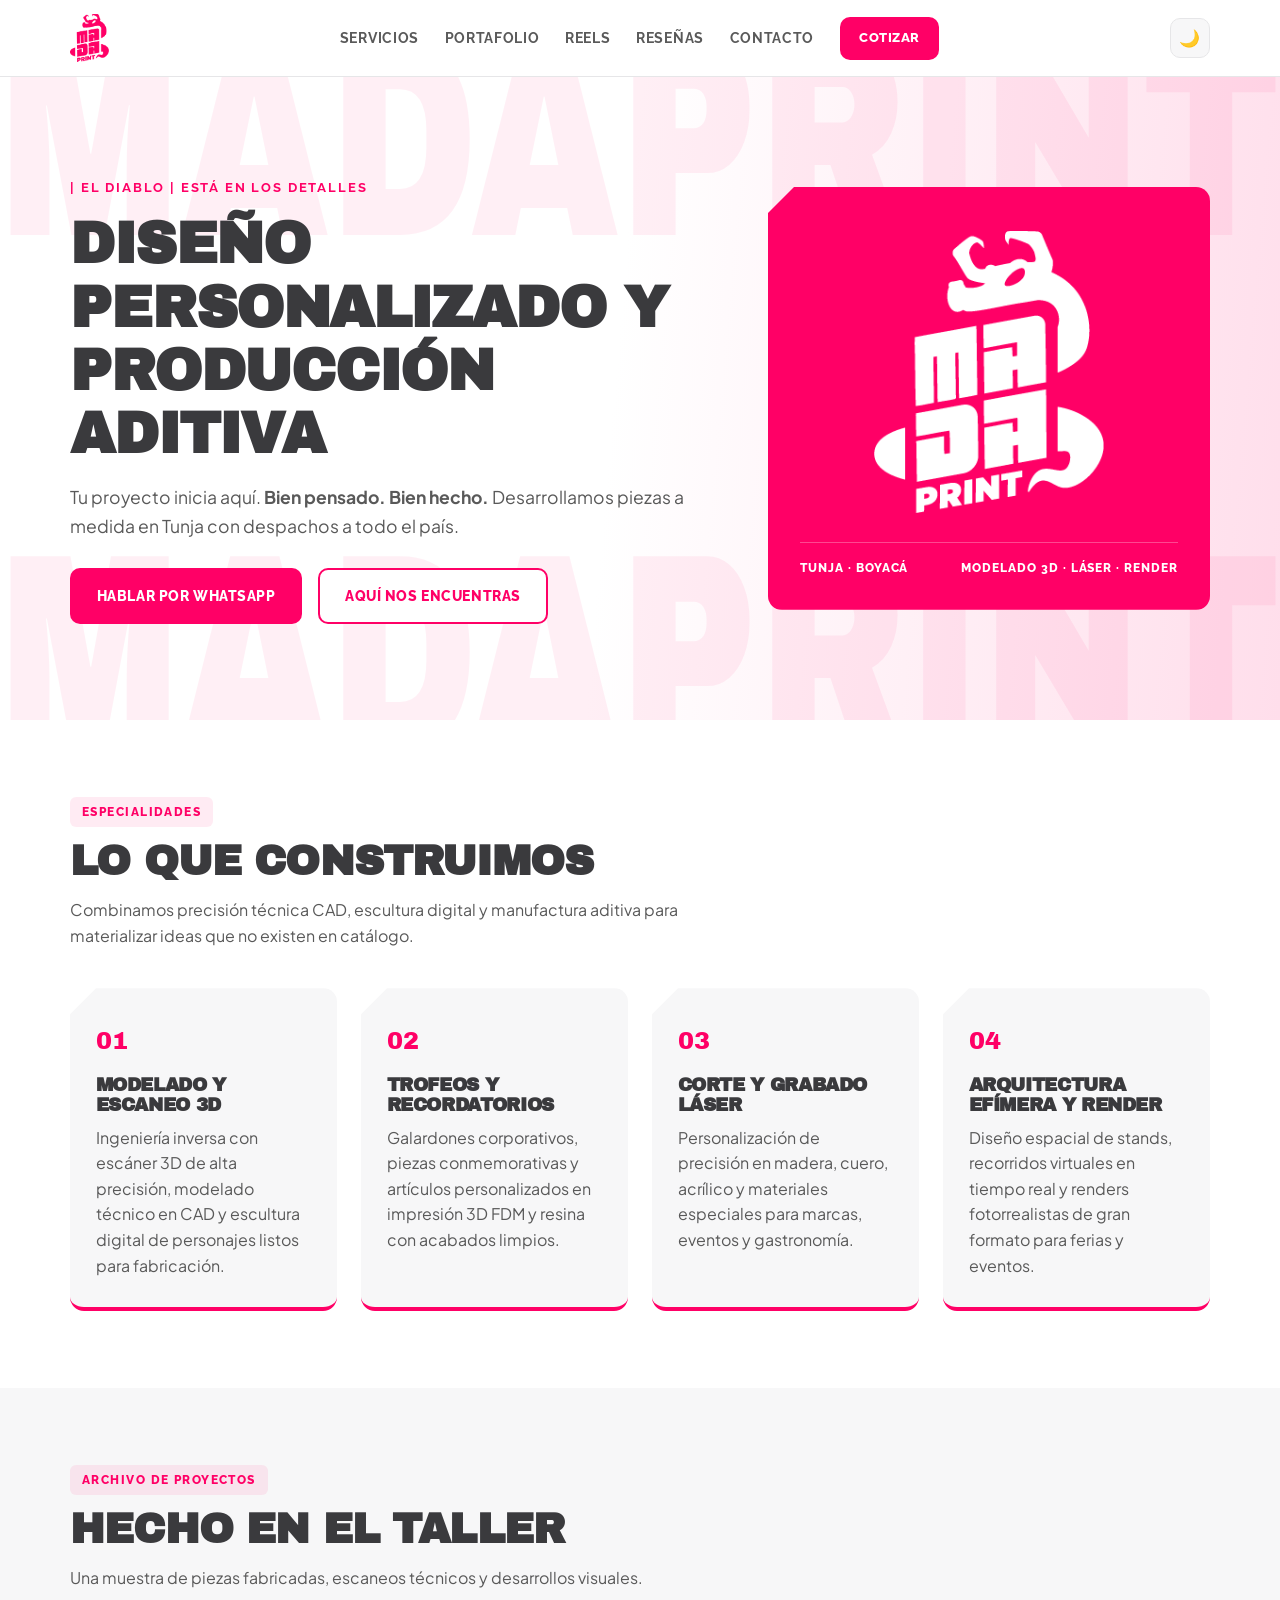
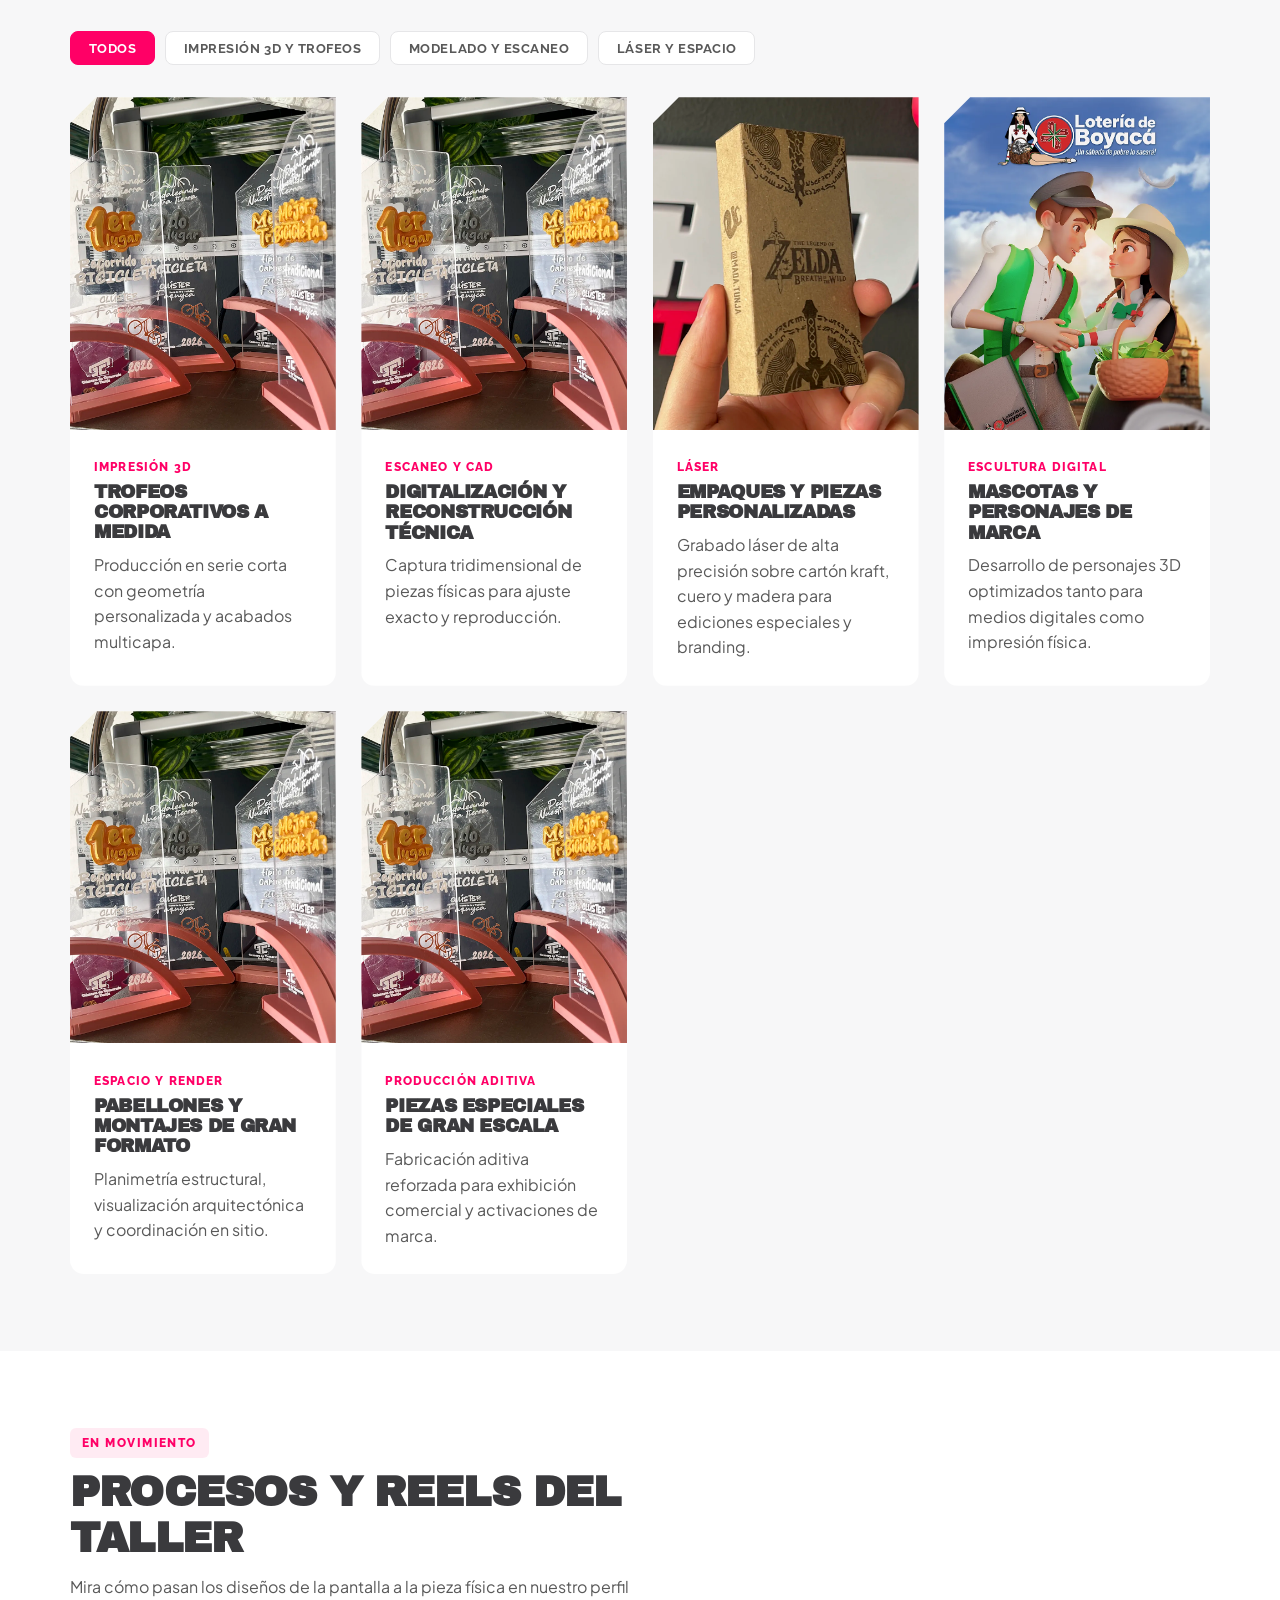
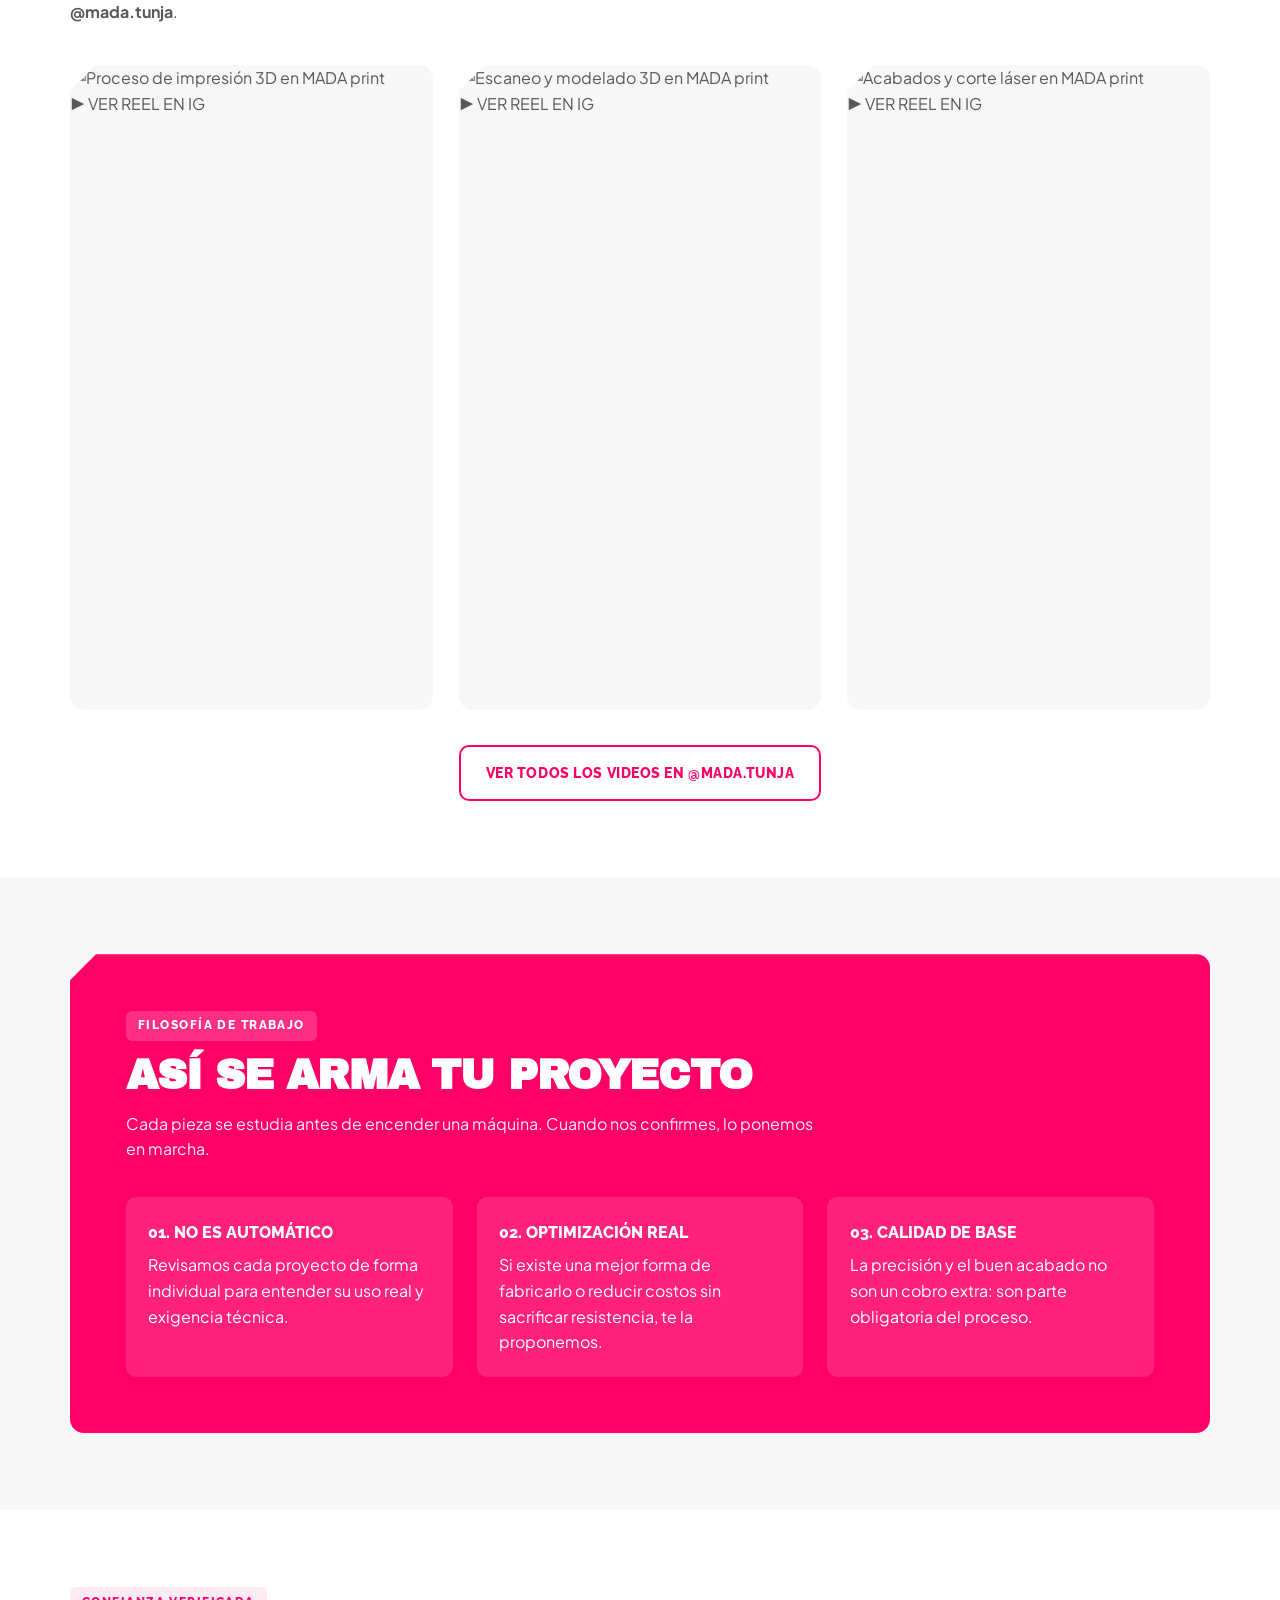
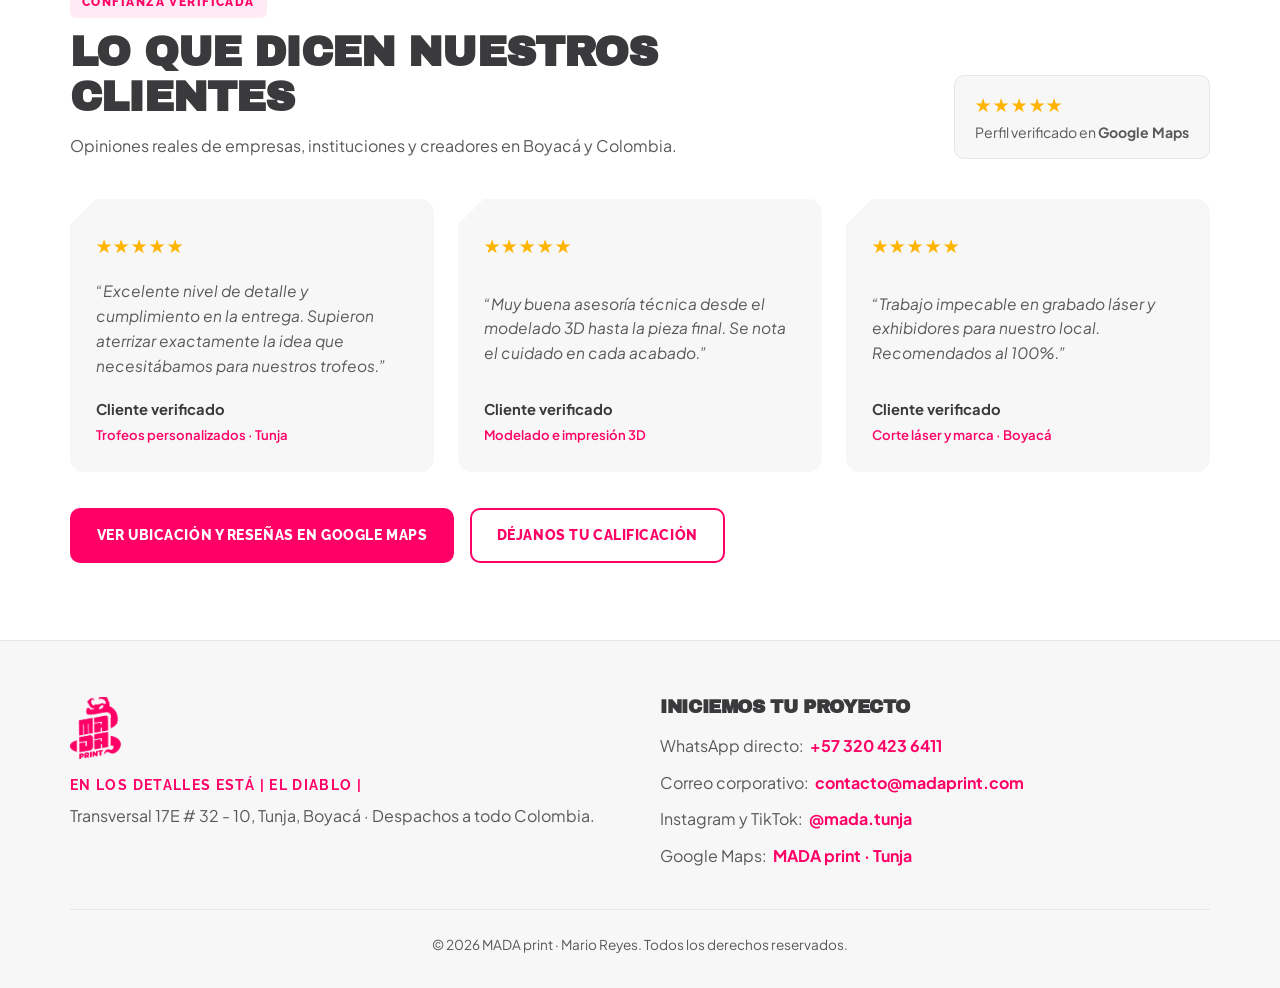
==== commit e45f9659: "Update index.html" ====
--- a/index.html
+++ b/index.html
@@ -12,7 +12,7 @@
   <!-- Vista previa al compartir en WhatsApp, Instagram o Facebook (Open Graph) -->
   <meta property="og:type" content="website">
   <meta property="og:title" content="MADA print | Diseño Personalizado y Producción Aditiva">
-  <meta property="og:description" content="En los detalles está el diablo. Modelado y escaneo 3D, trofeos personalizados y corte láser en Tunja.">
+  <meta property="og:description" content="El diablo está en los detalles. Modelado y escaneo 3D, trofeos personalizados y corte láser en Tunja.">
   <meta property="og:url" content="https://madaprint.com/">
   <meta property="og:image" content="https://madaprint.com/assets/logo-magenta.png">
 
@@ -86,12 +86,12 @@
 
     <div class="container hero-grid">
       <div class="hero-copy">
-        <span class="eyebrow">EN LOS DETALLES ESTÁ <strong>| EL DIABLO |</strong></span>
+        <span class="eyebrow">| EL DIABLO | <strong>ESTÁ EN LOS DETALLES</strong></span>
         <h1>DISEÑO PERSONALIZADO Y PRODUCCIÓN ADITIVA</h1>
         <p class="hero-lead">Tu proyecto inicia aquí. <strong>Bien pensado. Bien hecho.</strong> Desarrollamos piezas a medida en Tunja con despachos a todo el país.</p>
         <div class="hero-actions">
-          <a href="https://wa.me/573204236411?text=Hola%20Mario,%20tengo%20un%20proyecto%20en%20mente%20y%20quisiera%20cotizarlo" target="_blank" rel="noopener" class="btn btn-primary">Hablar por WhatsApp</a>
-          <a href="https://maps.app.goo.gl/dGiWo5NeAyyruhSaA" target="_blank" rel="noopener" class="btn btn-banner-outline">Ver en Google Maps</a>
+          <a href="https://wa.me/573204236411?text=Hola%20MADA%20print,%20quiero%20cotizar%20un%20proyecto" target="_blank" rel="noopener" class="btn btn-primary">Hablar por WhatsApp</a>
+          <a href="https://maps.app.goo.gl/dGiWo5NeAyyruhSaA" target="_blank" rel="noopener" class="btn btn-banner-outline">Aquí nos encuentras</a>
         </div>
       </div>
 
@@ -100,7 +100,7 @@
           <img src="assets/logo-blanco.png" alt="Imagotipo MADA print" class="hero-logo-float">
           <div class="hero-card-meta">
             <span>TUNJA · BOYACÁ</span>
-            <span>3D · LÁSER · RENDER</span>
+            <span>MODELADO 3D · LÁSER · RENDER</span>
           </div>
         </div>
       </div>
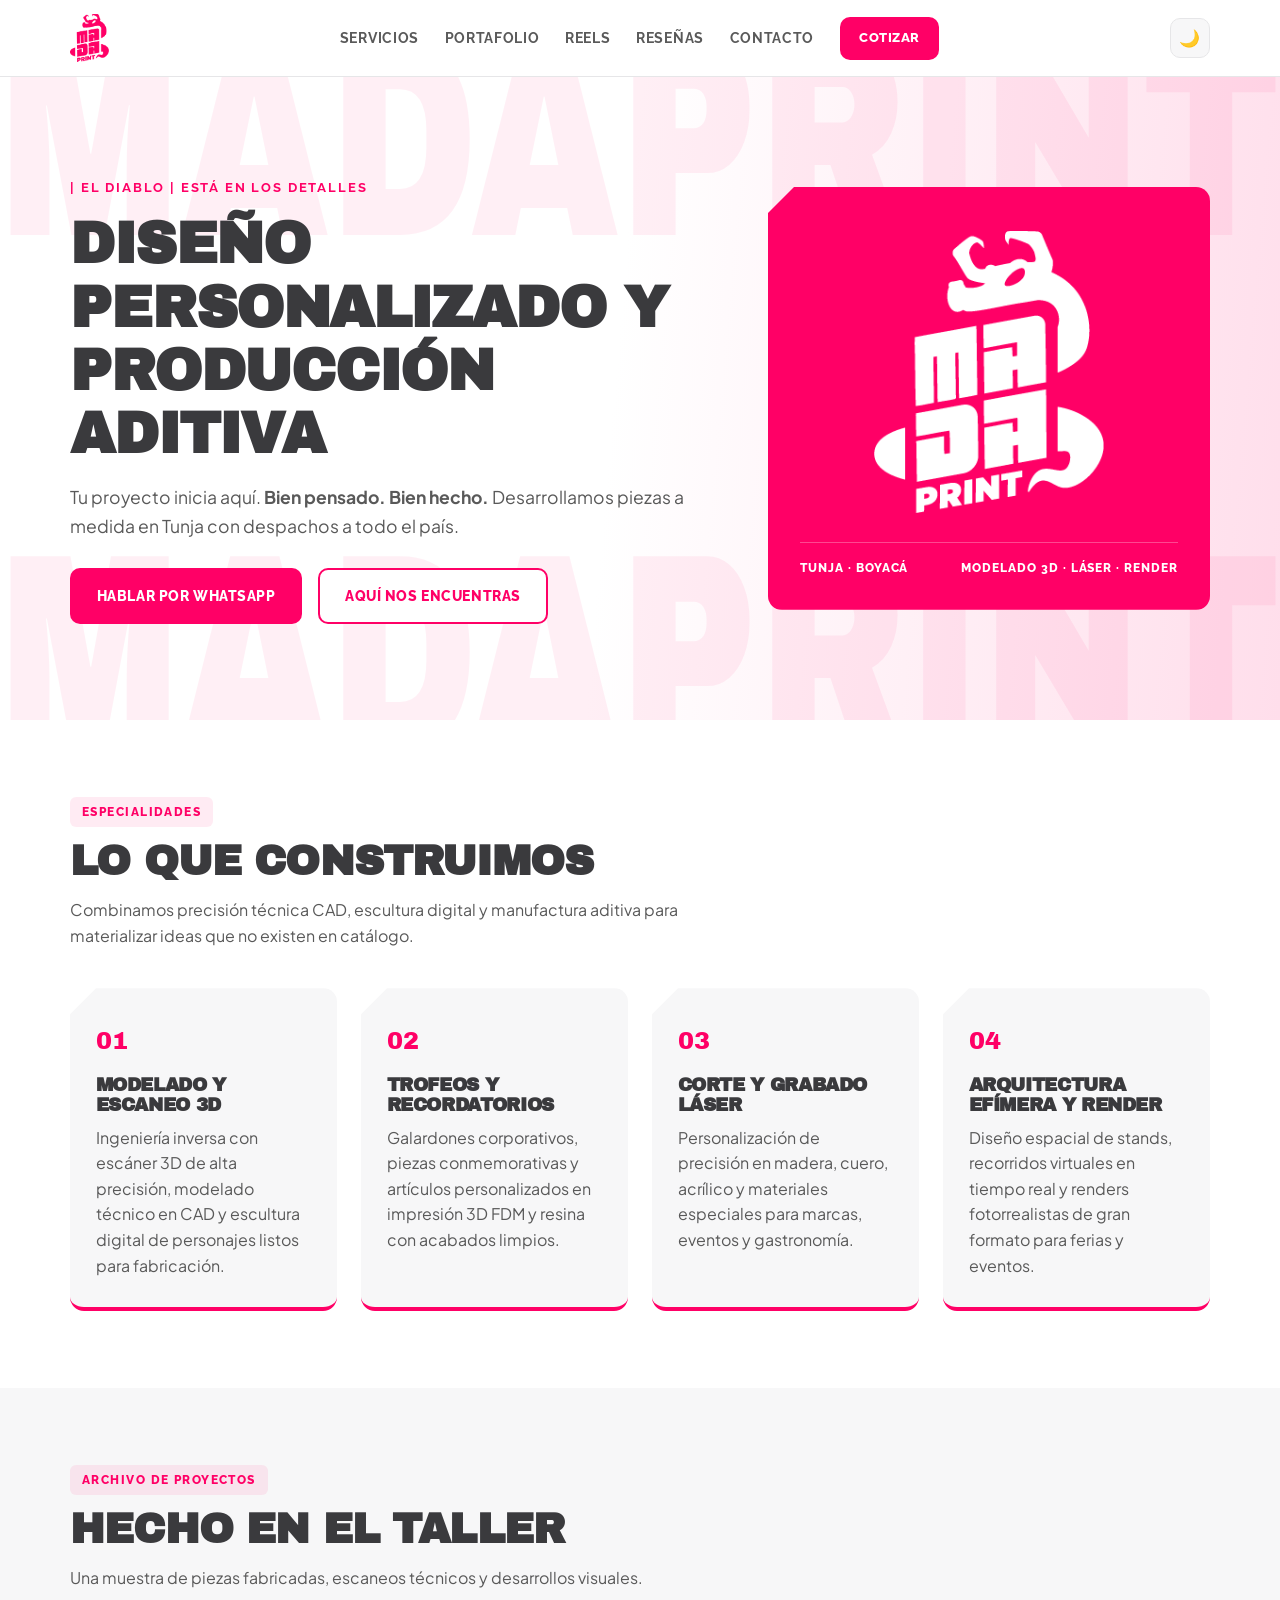
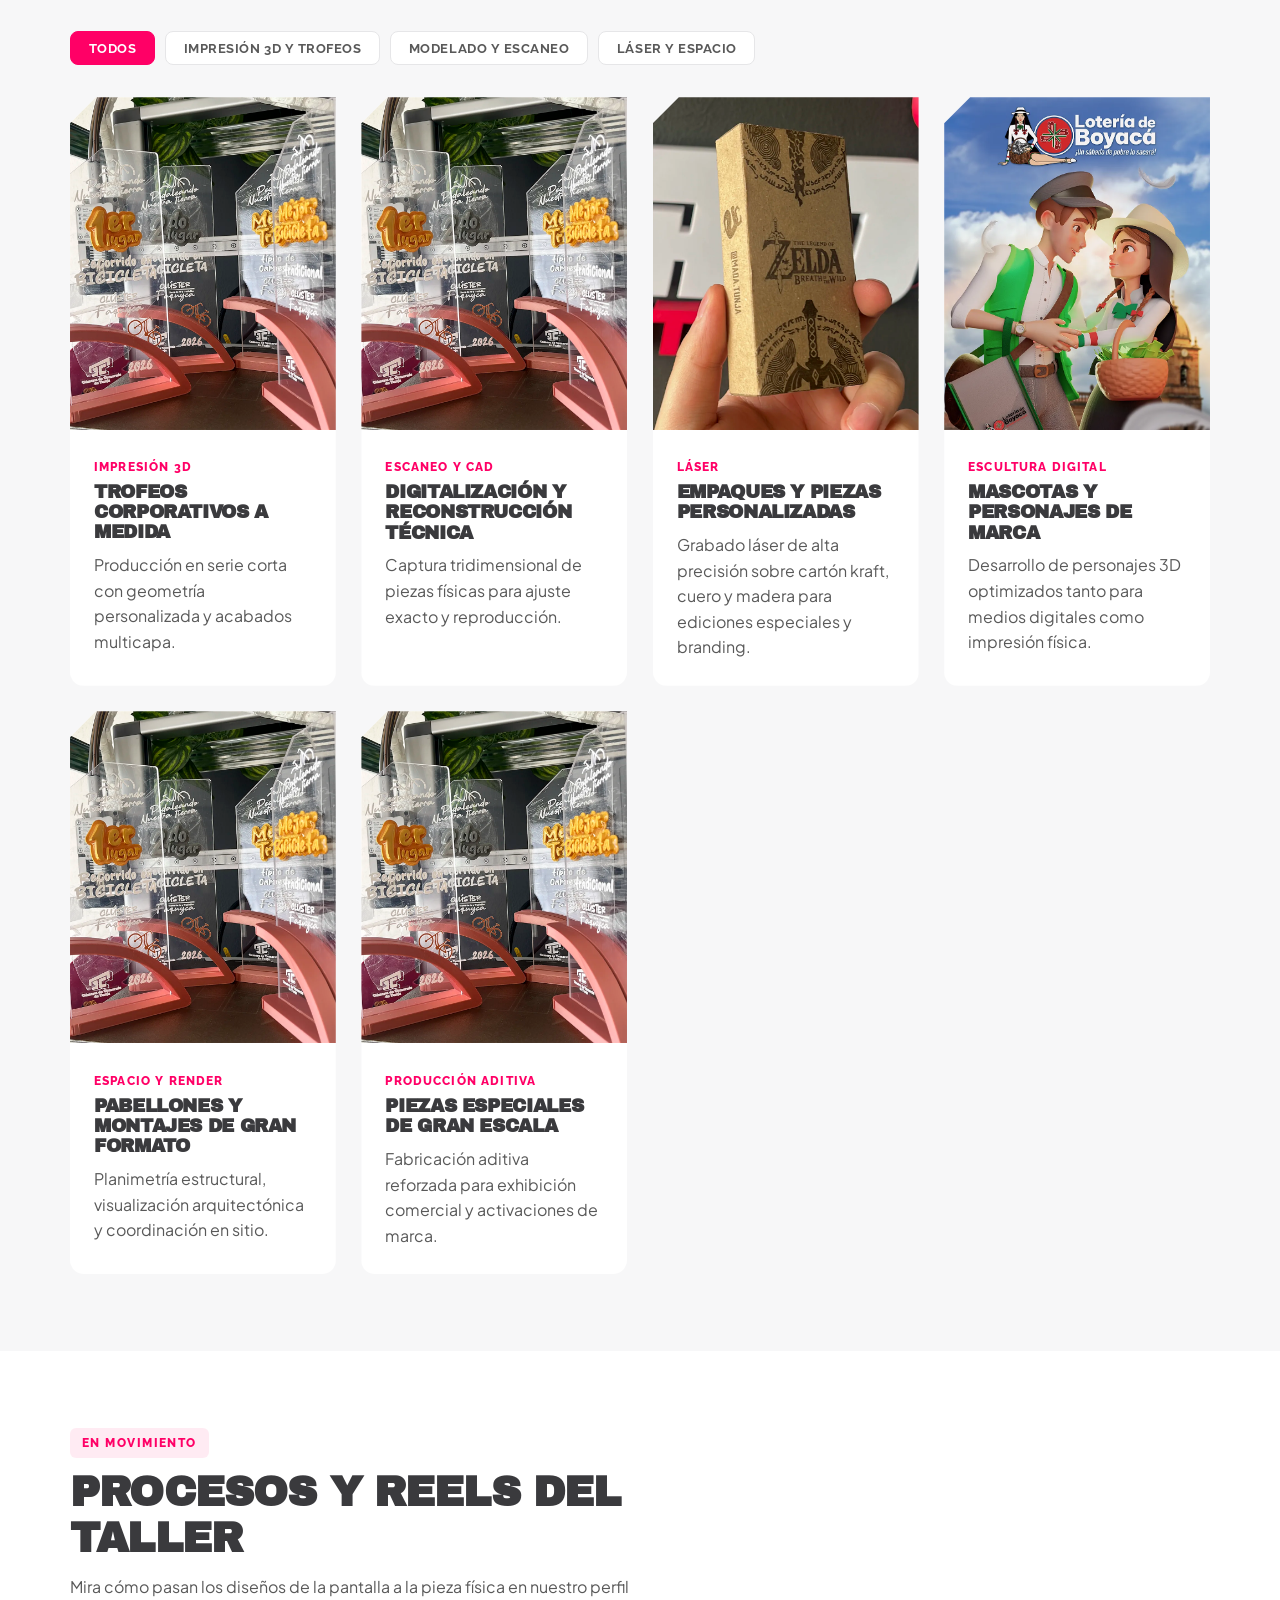
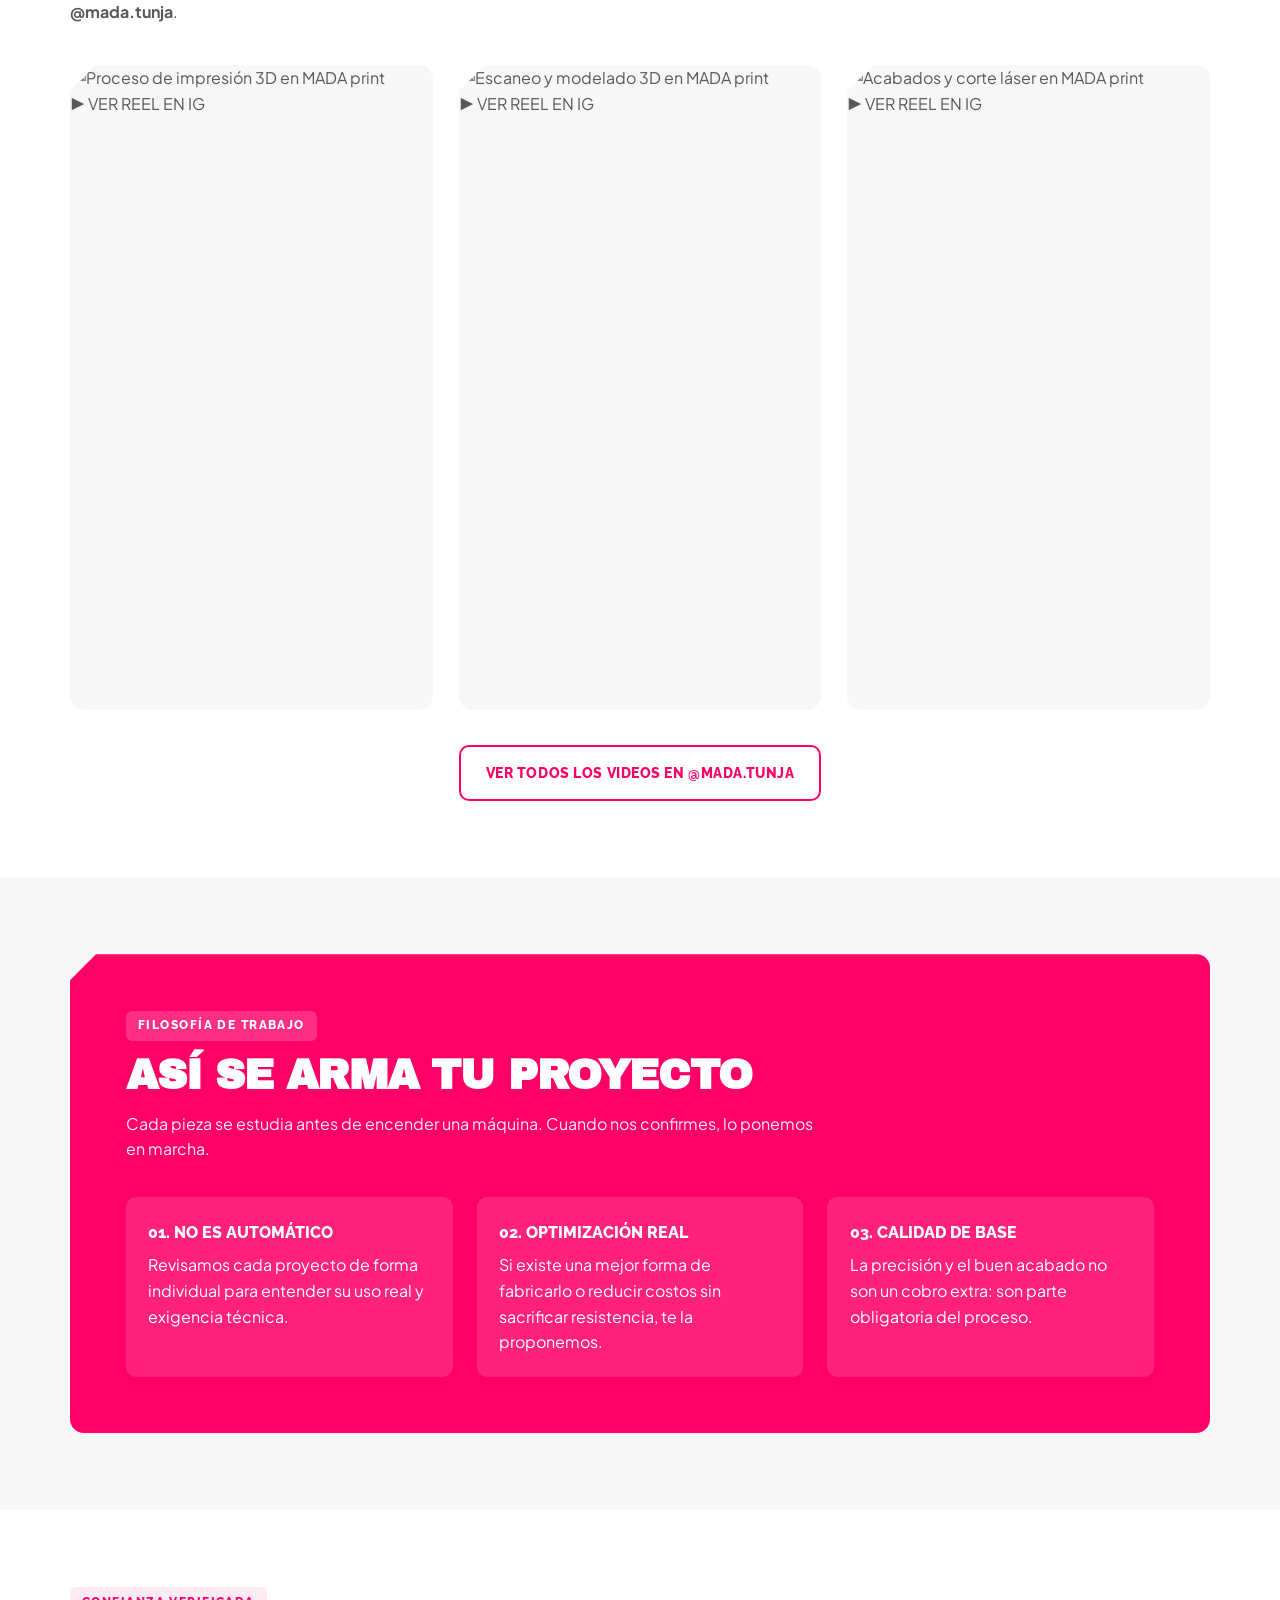
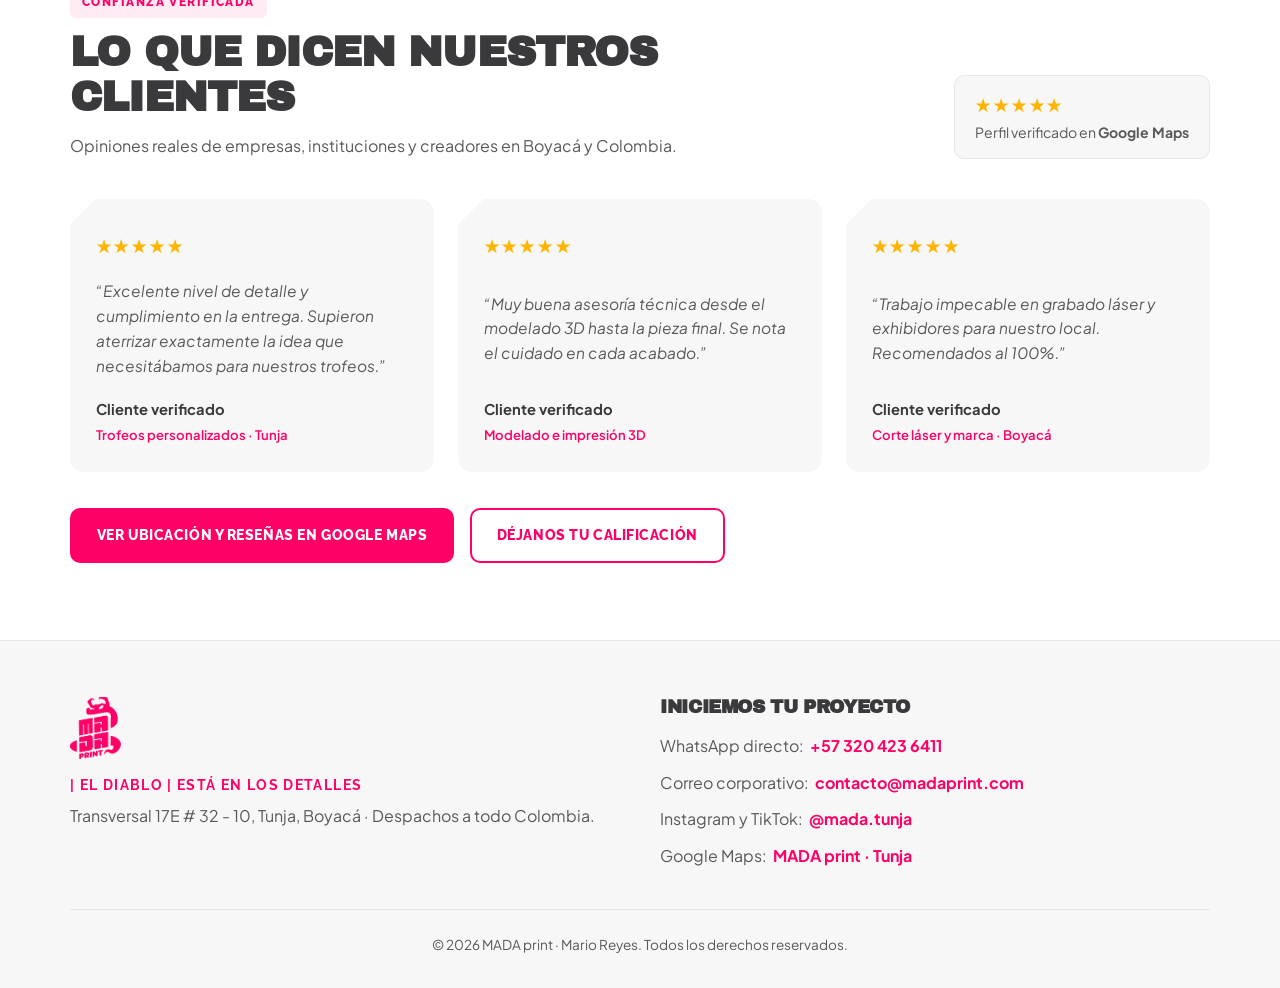
==== commit e4fd22d6: "Update index.html" ====
--- a/index.html
+++ b/index.html
@@ -376,7 +376,7 @@
     <div class="container footer-grid">
       <div class="footer-brand">
         <img src="assets/logo-magenta.png" alt="MADA print" class="footer-logo" id="footerLogo">
-        <p class="footer-tagline">EN LOS DETALLES ESTÁ <strong>| EL DIABLO |</strong></p>
+        <p class="footer-tagline"><strong>| EL DIABLO |</strong> ESTÁ EN LOS DETALLES</p>
         <p class="footer-loc">Transversal 17E # 32 - 10, Tunja, Boyacá · Despachos a todo Colombia.</p>
       </div>
 
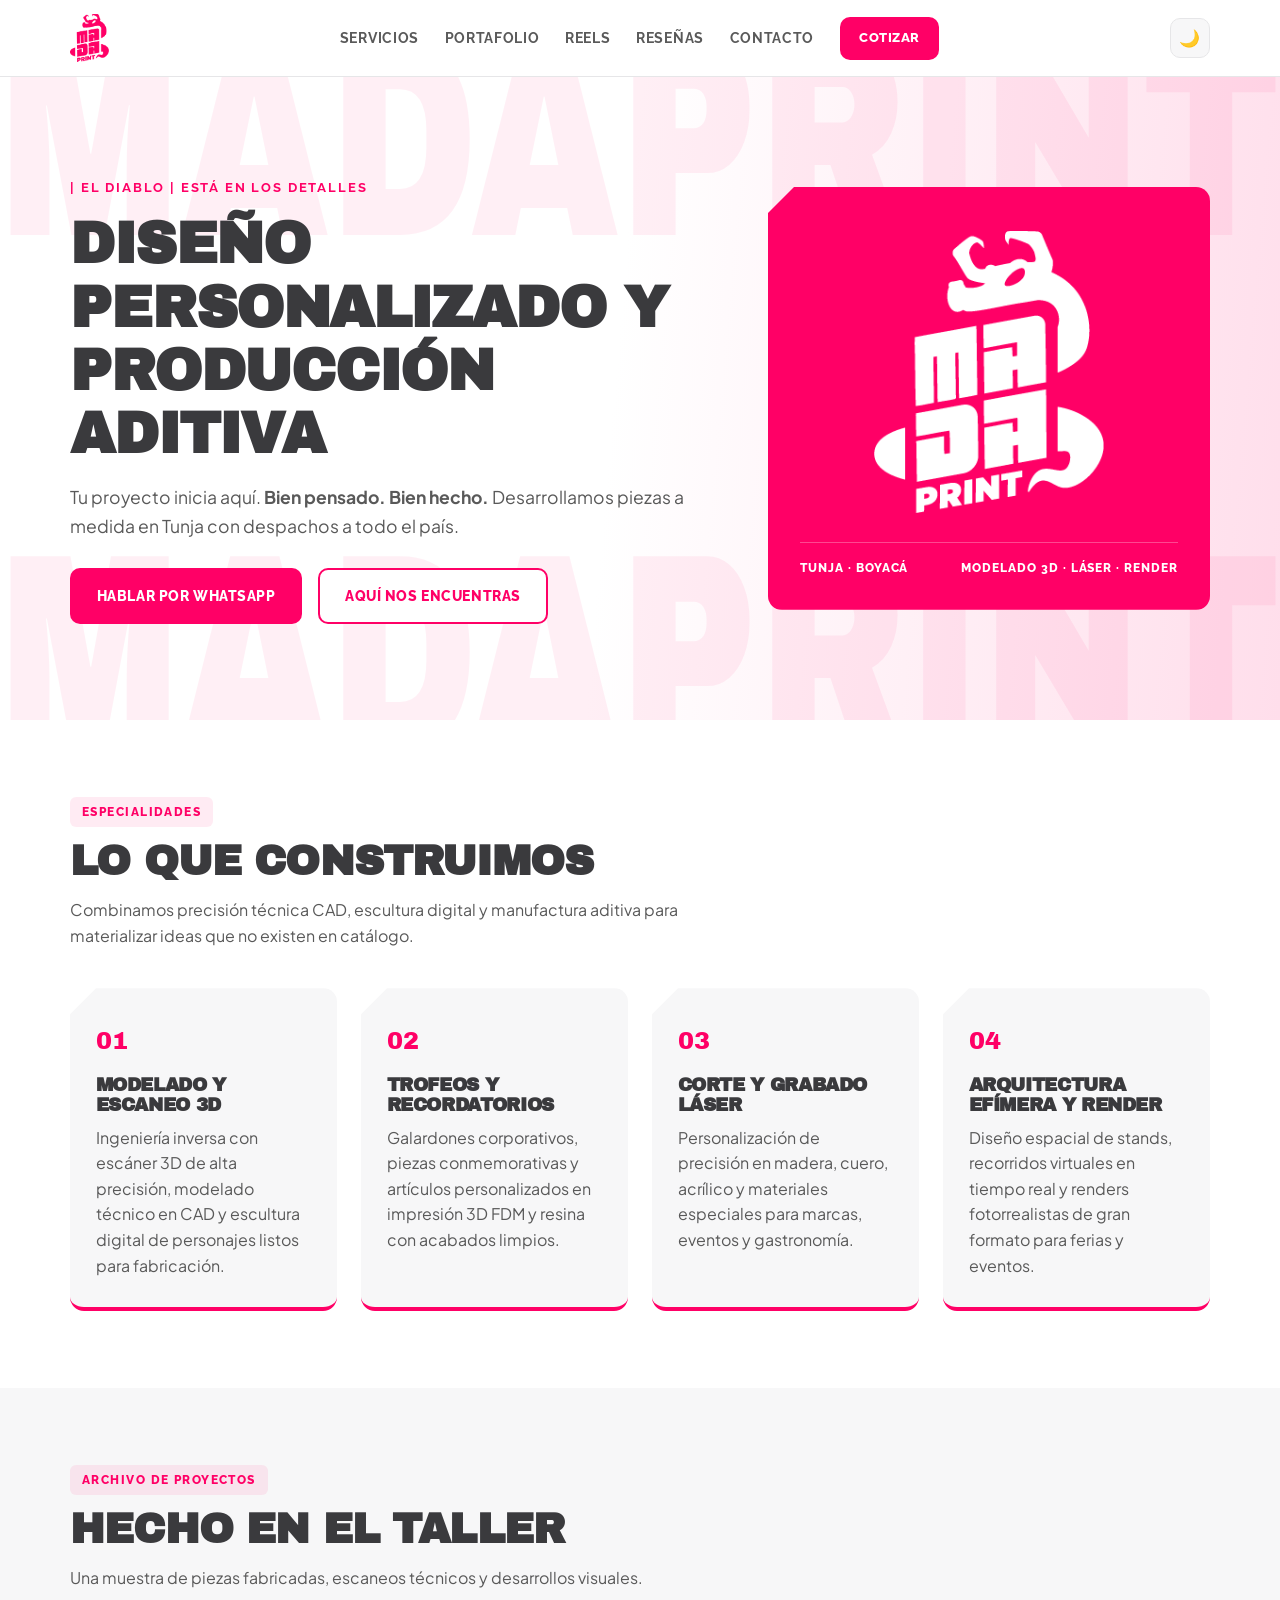
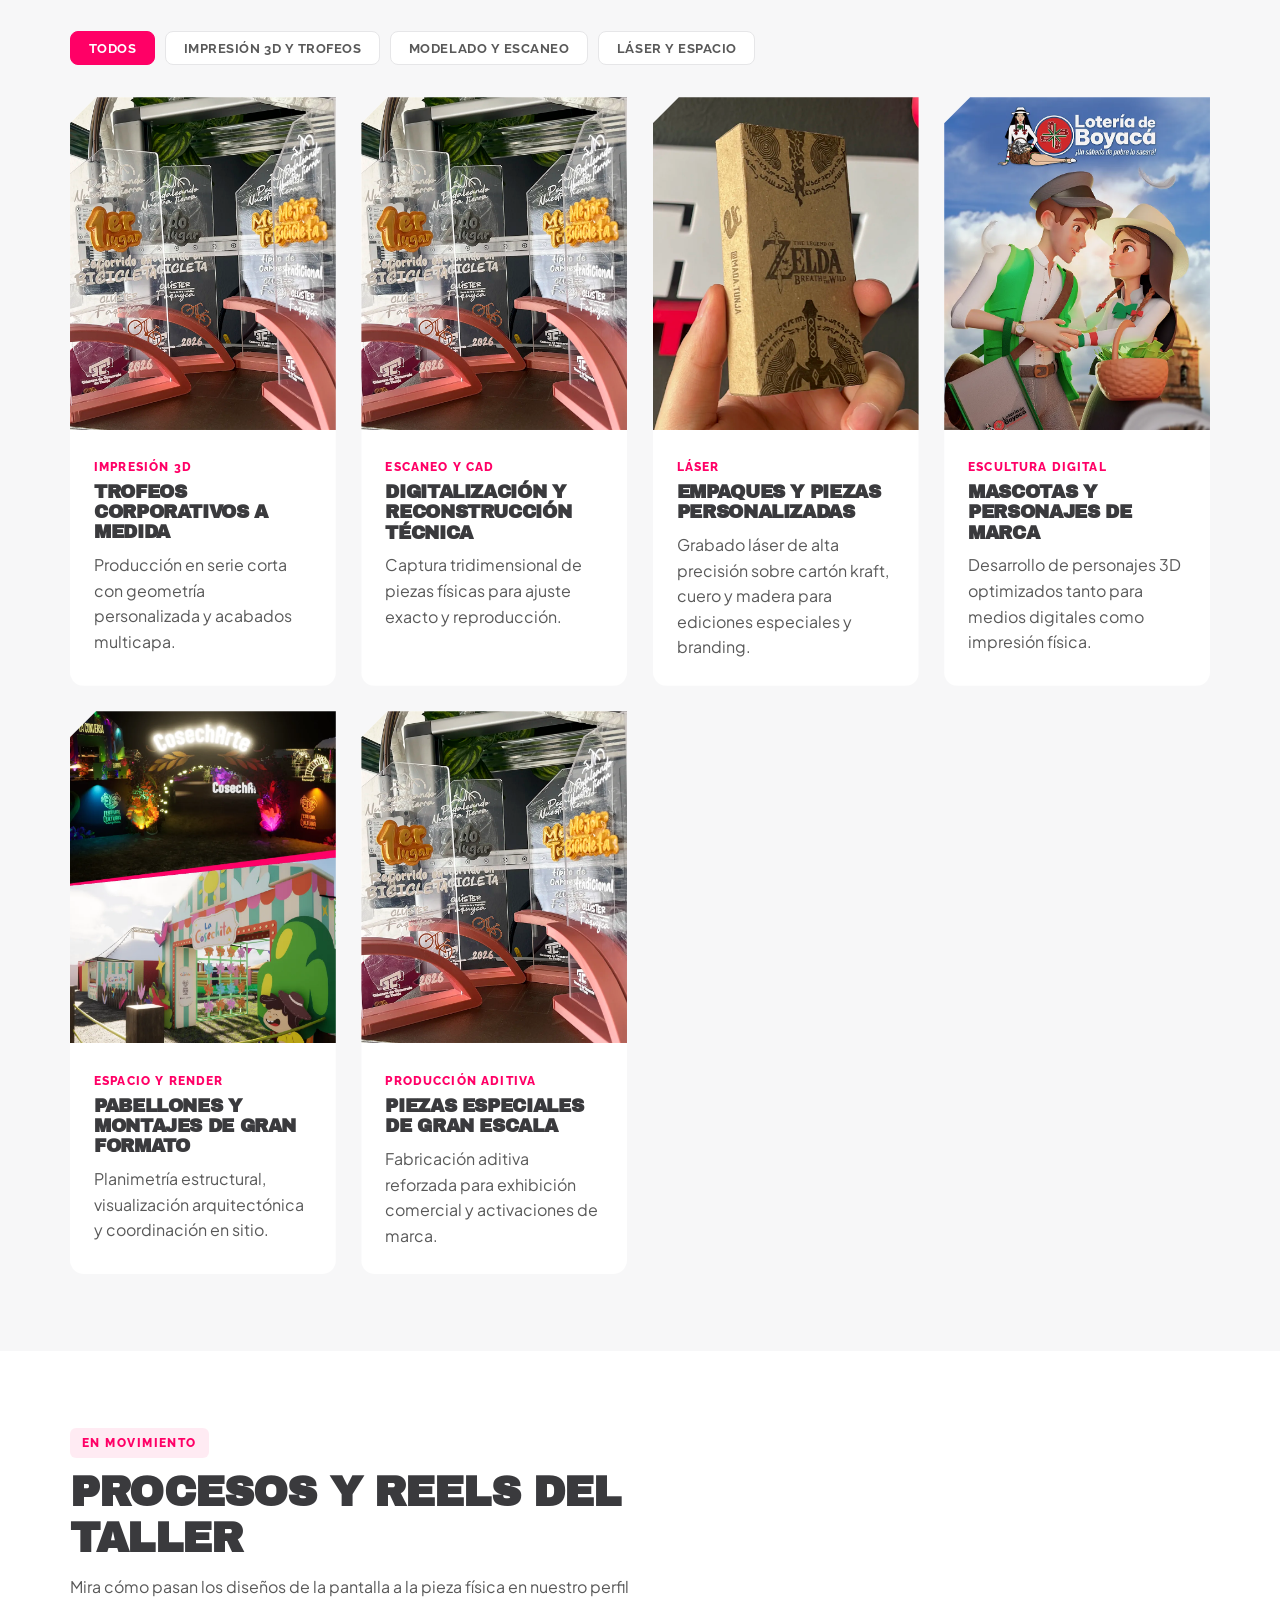
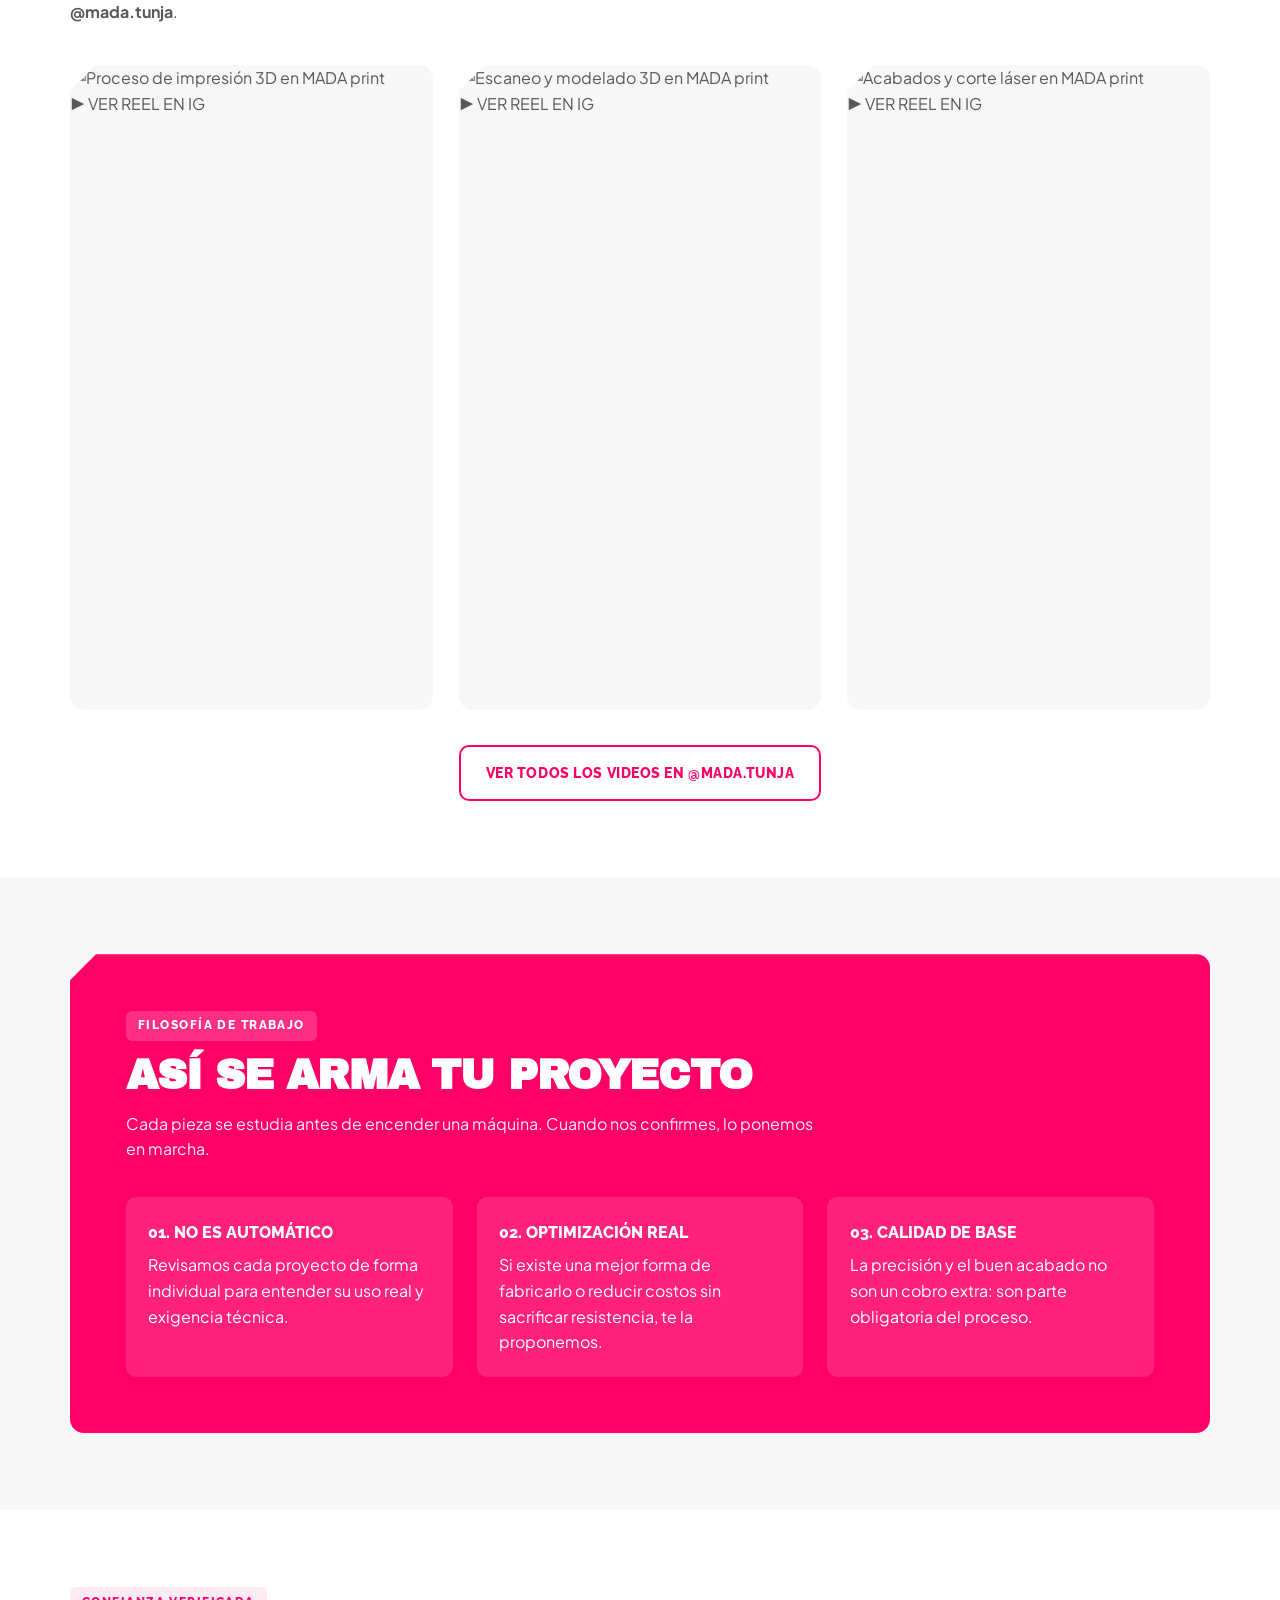
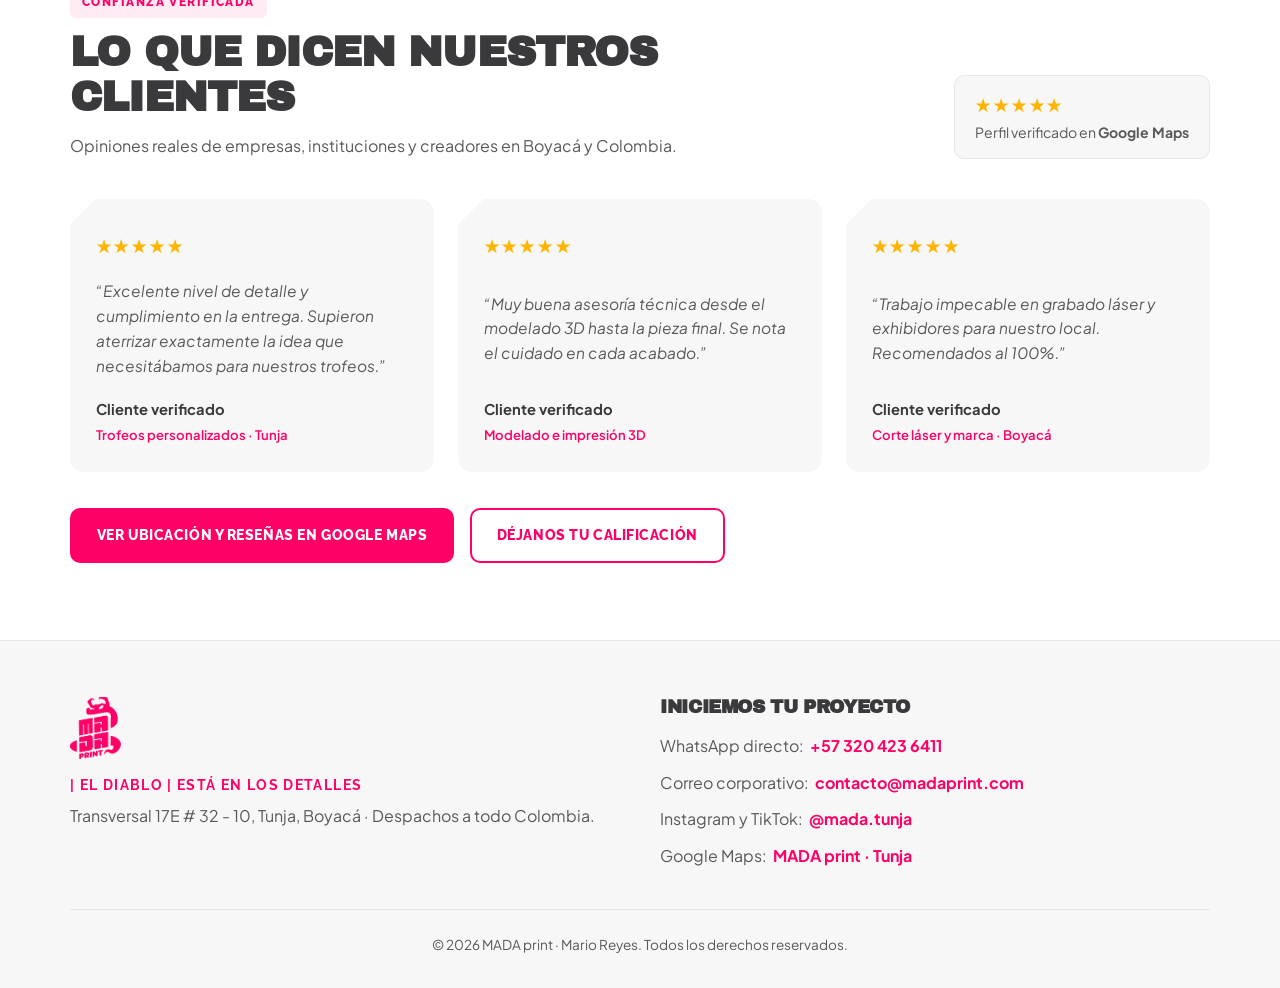
==== commit f207b75f: "Update index.html" ====
--- a/index.html
+++ b/index.html
@@ -220,8 +220,8 @@
         </article>
 
         <article class="chamfer-card portfolio-item" data-category="laser">
-          <img src="img/trofeo-impresion-3d-personalizado-tunja.webp" 
-           alt="Trofeo personalizado fabricado con impresión 3D en Tunja por MADA print" 
+          <img src="img/render-3d-pabellones-cosecharte-ficc-tunja-madaprint.webp" 
+           alt="Render 3D nocturno y diurno del diseño espacial y pabellones para el evento CosechArte y La Cosechita en el FICC Tunja, desarrollado por MADA print"
            class="portfolio-thumb" 
            width="960" 
            height="1200" 
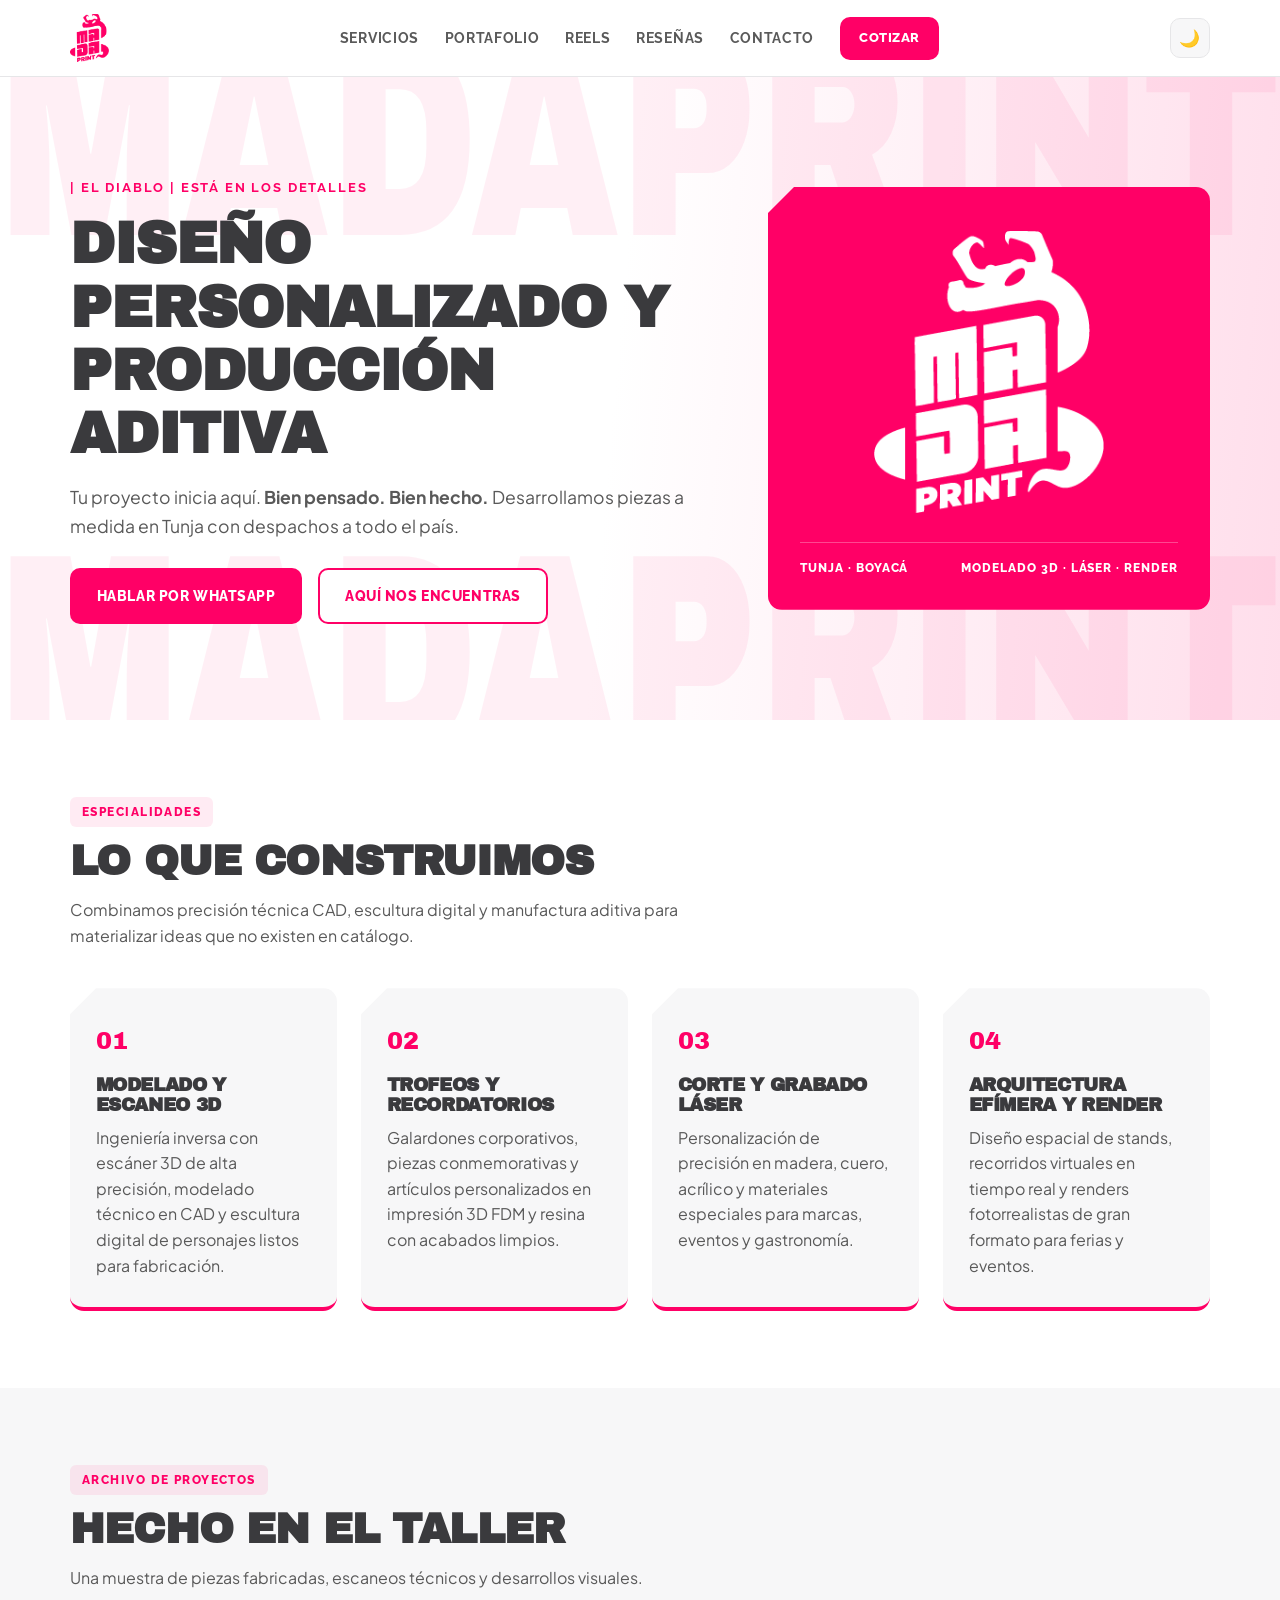
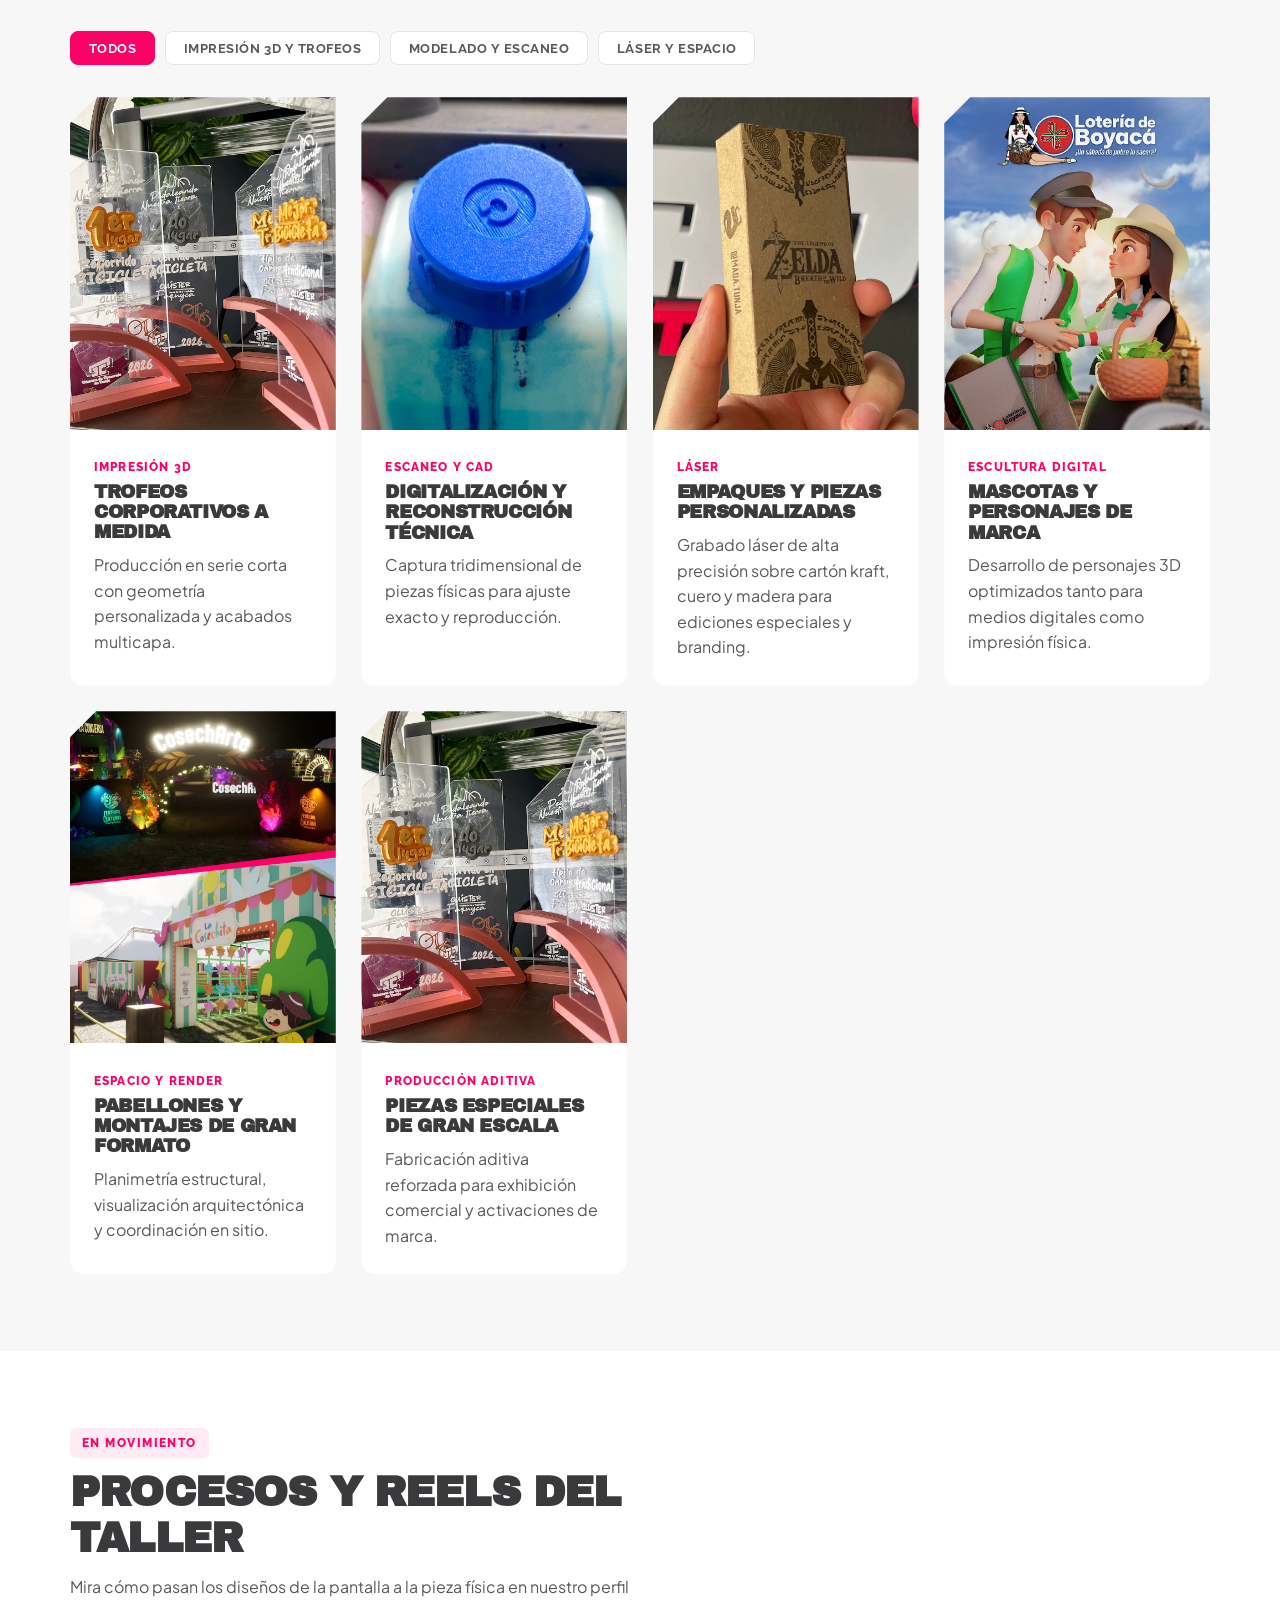
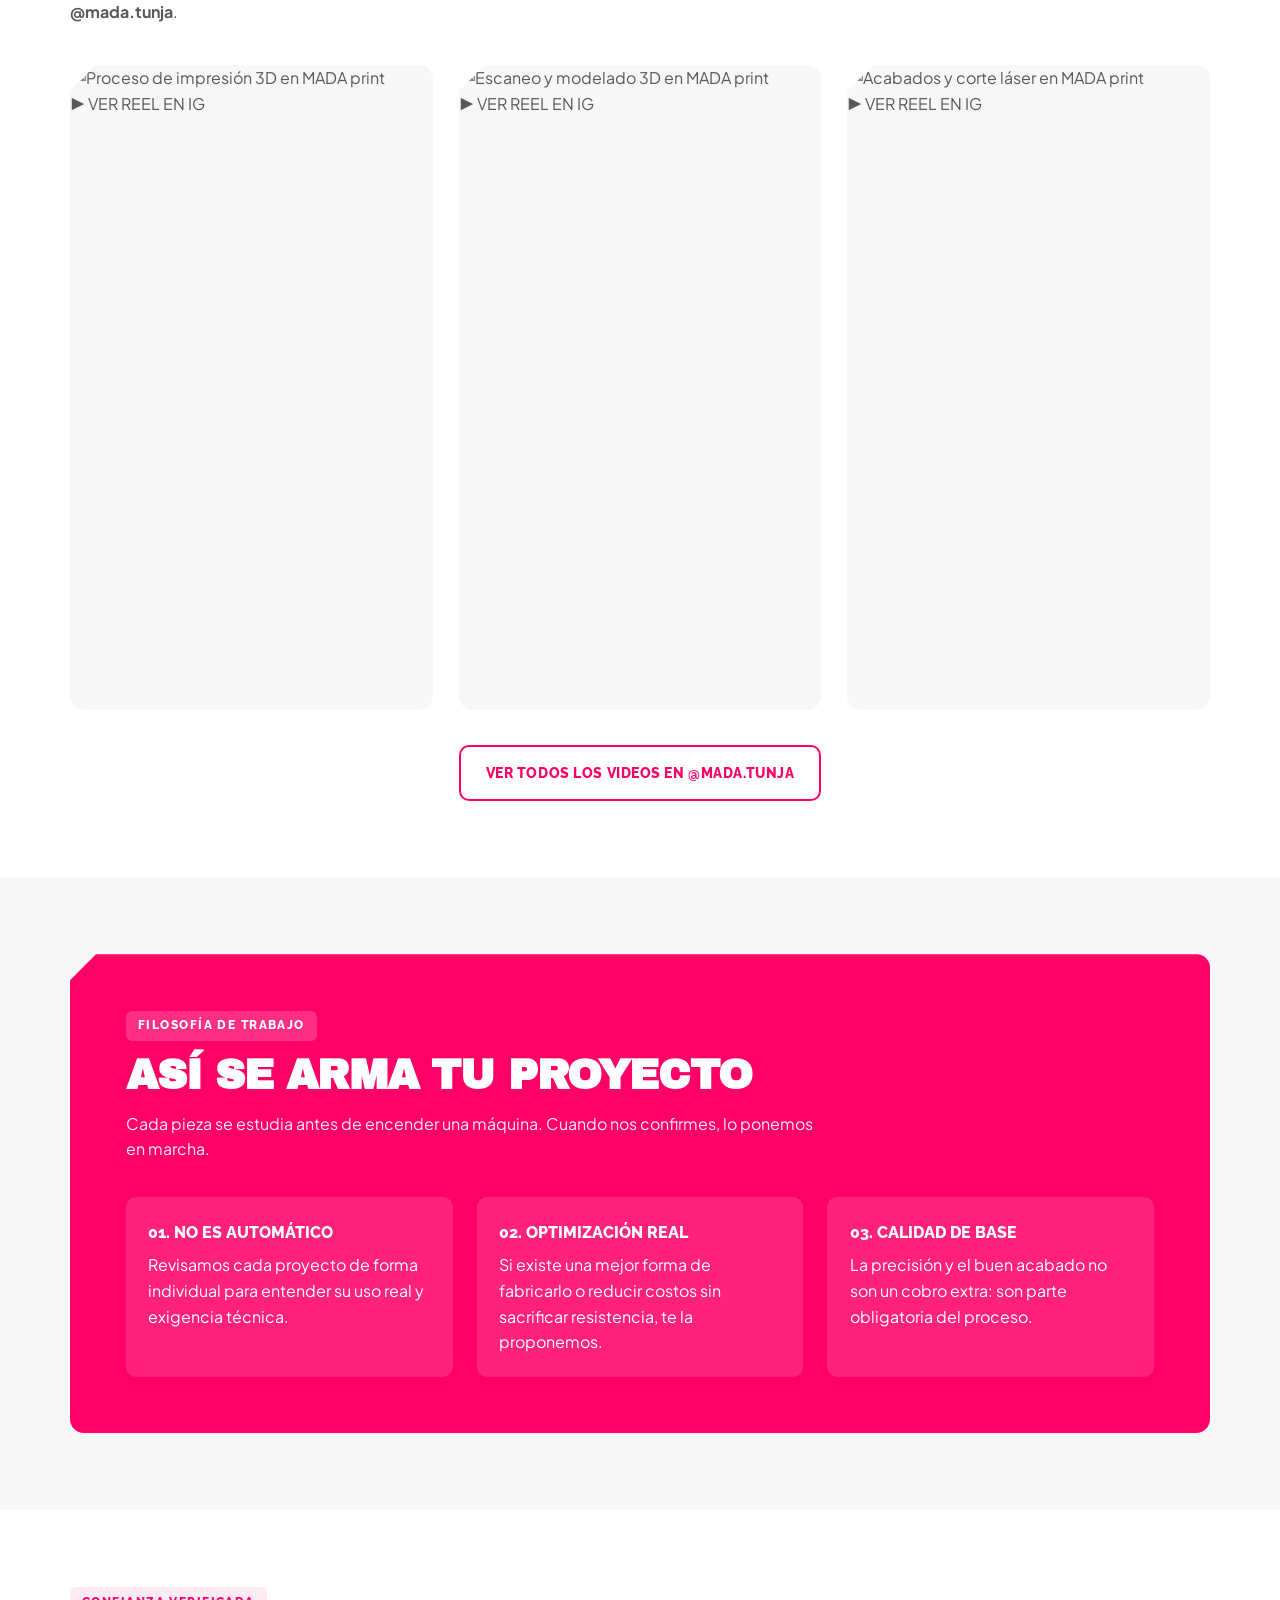
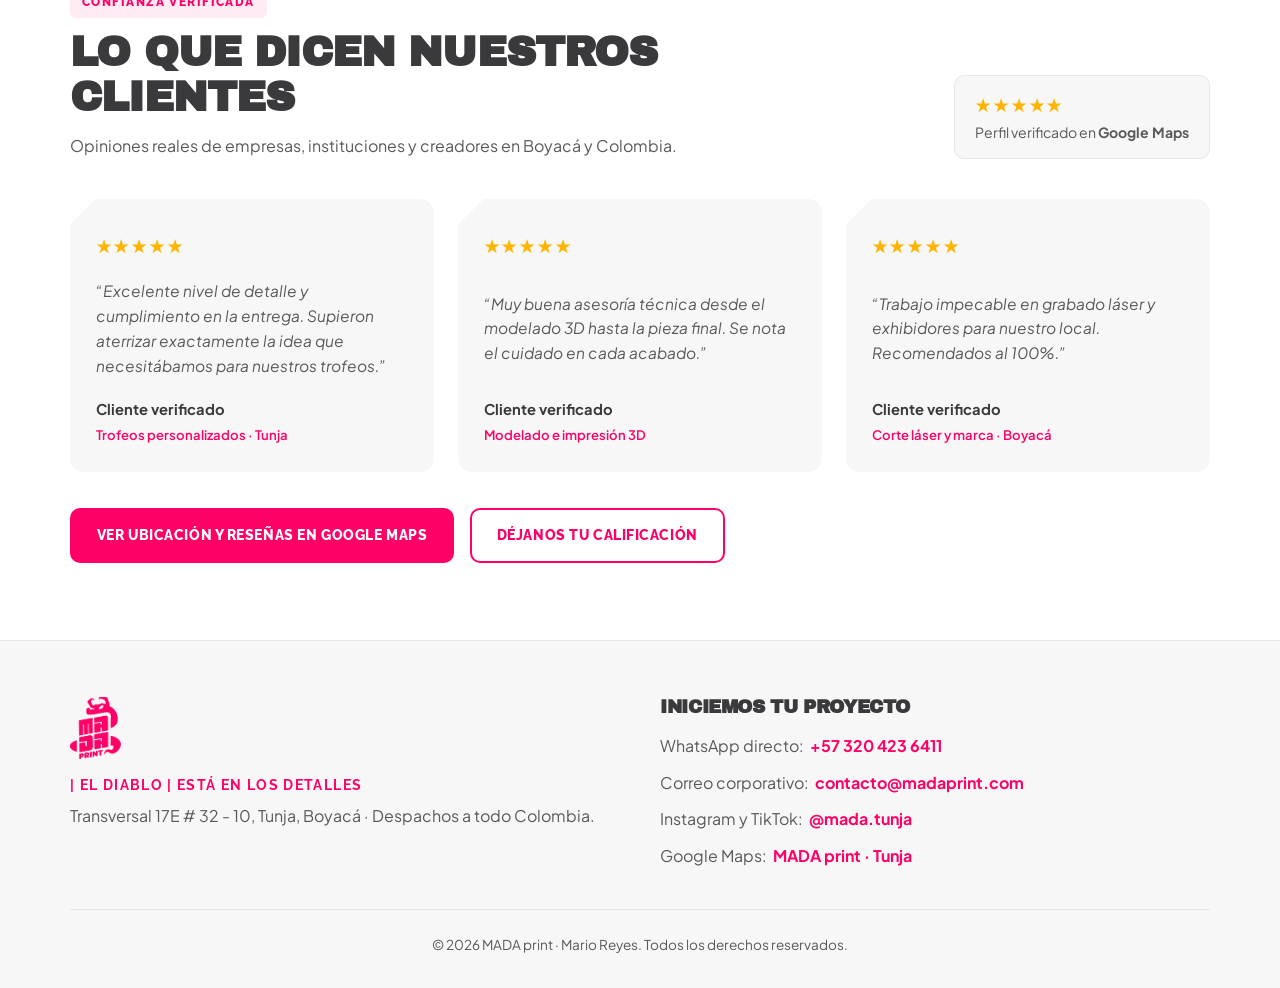
==== commit 6cf44046: "Update index.html" ====
--- a/index.html
+++ b/index.html
@@ -178,8 +178,8 @@
         </article>
 
         <article class="chamfer-card portfolio-item" data-category="escaneo">
-          <img src="img/trofeo-impresion-3d-personalizado-tunja.webp" 
-           alt="Trofeo personalizado fabricado con impresión 3D en Tunja por MADA print" 
+          <img src="img/ingenieria-inversa-repuesto-tapa-impresion-3d-tunja-madaprint.jpg" 
+           alt="Tapa roscada azul fabricada mediante impresión 3D a medida como repuesto funcional por ingeniería inversa para bidón industrial, desarrollada por MADA print en Tunja"
            class="portfolio-thumb" 
            width="960" 
            height="1200" 
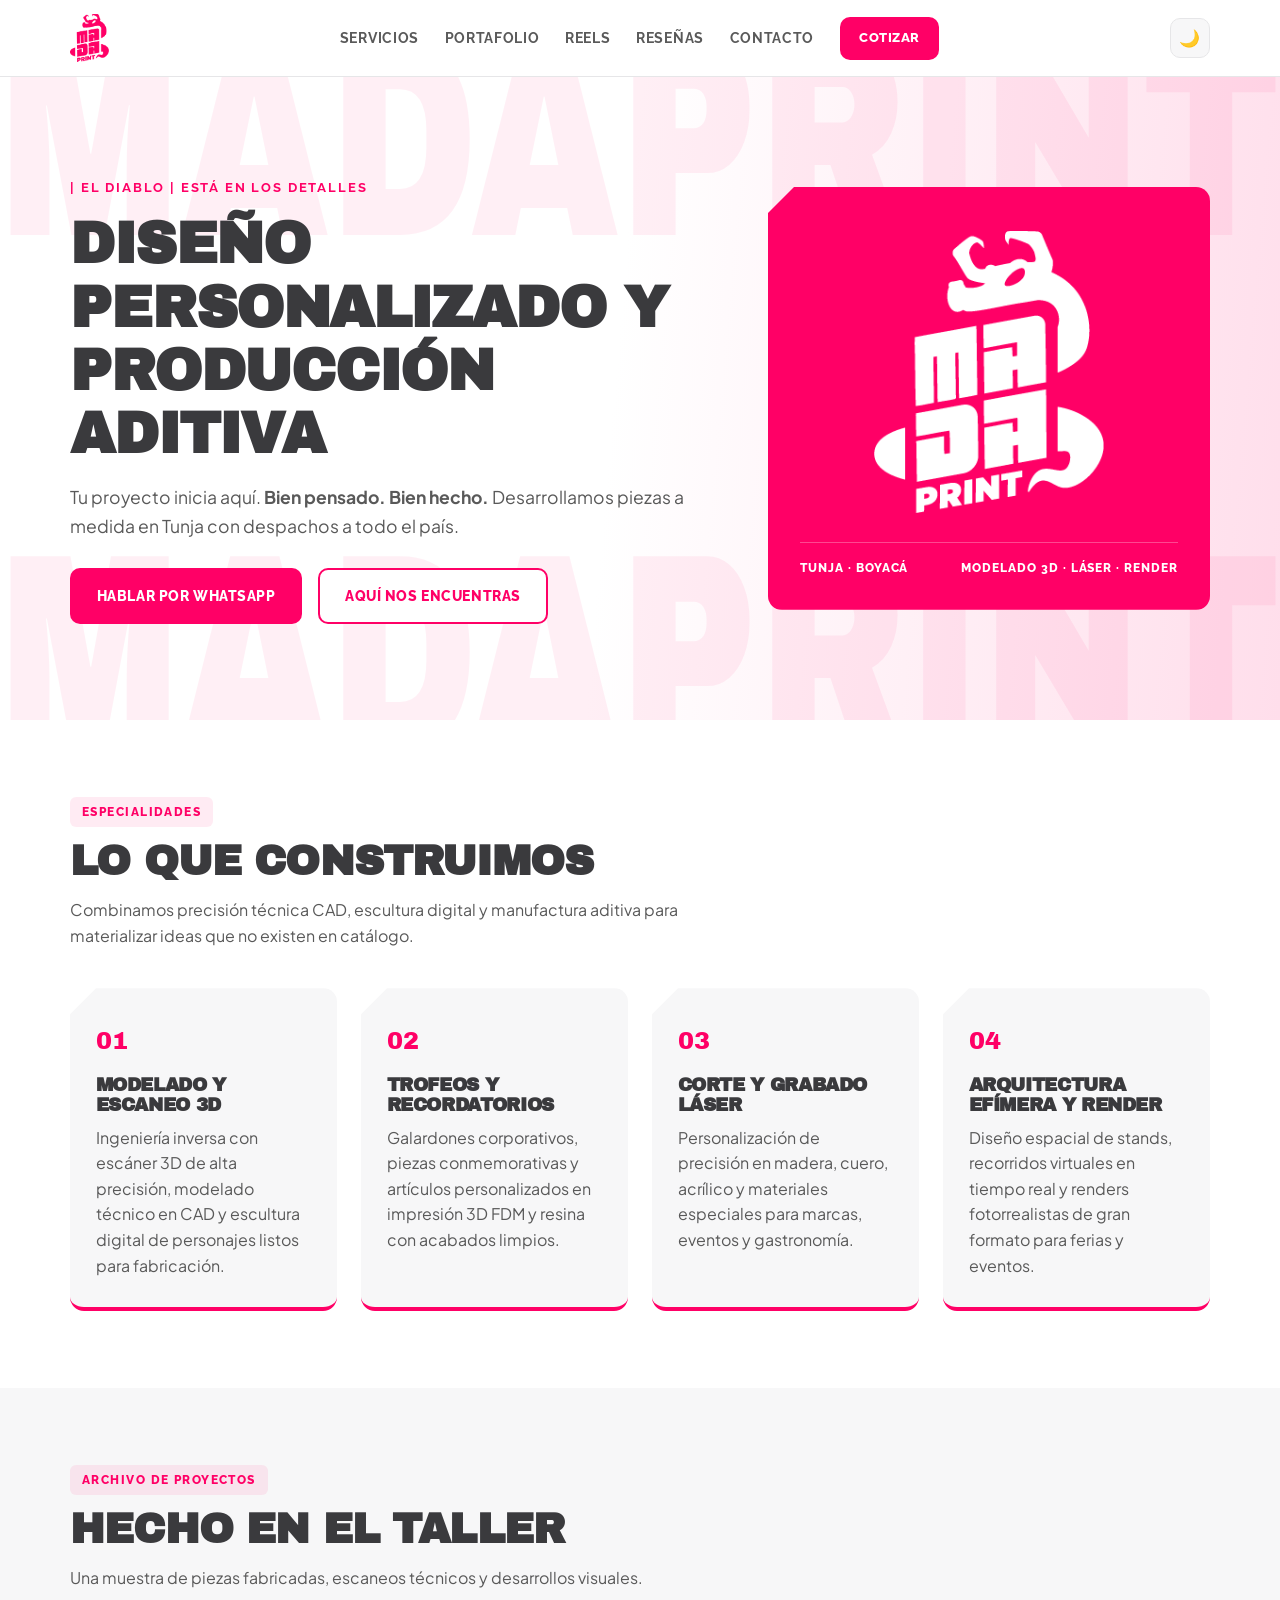
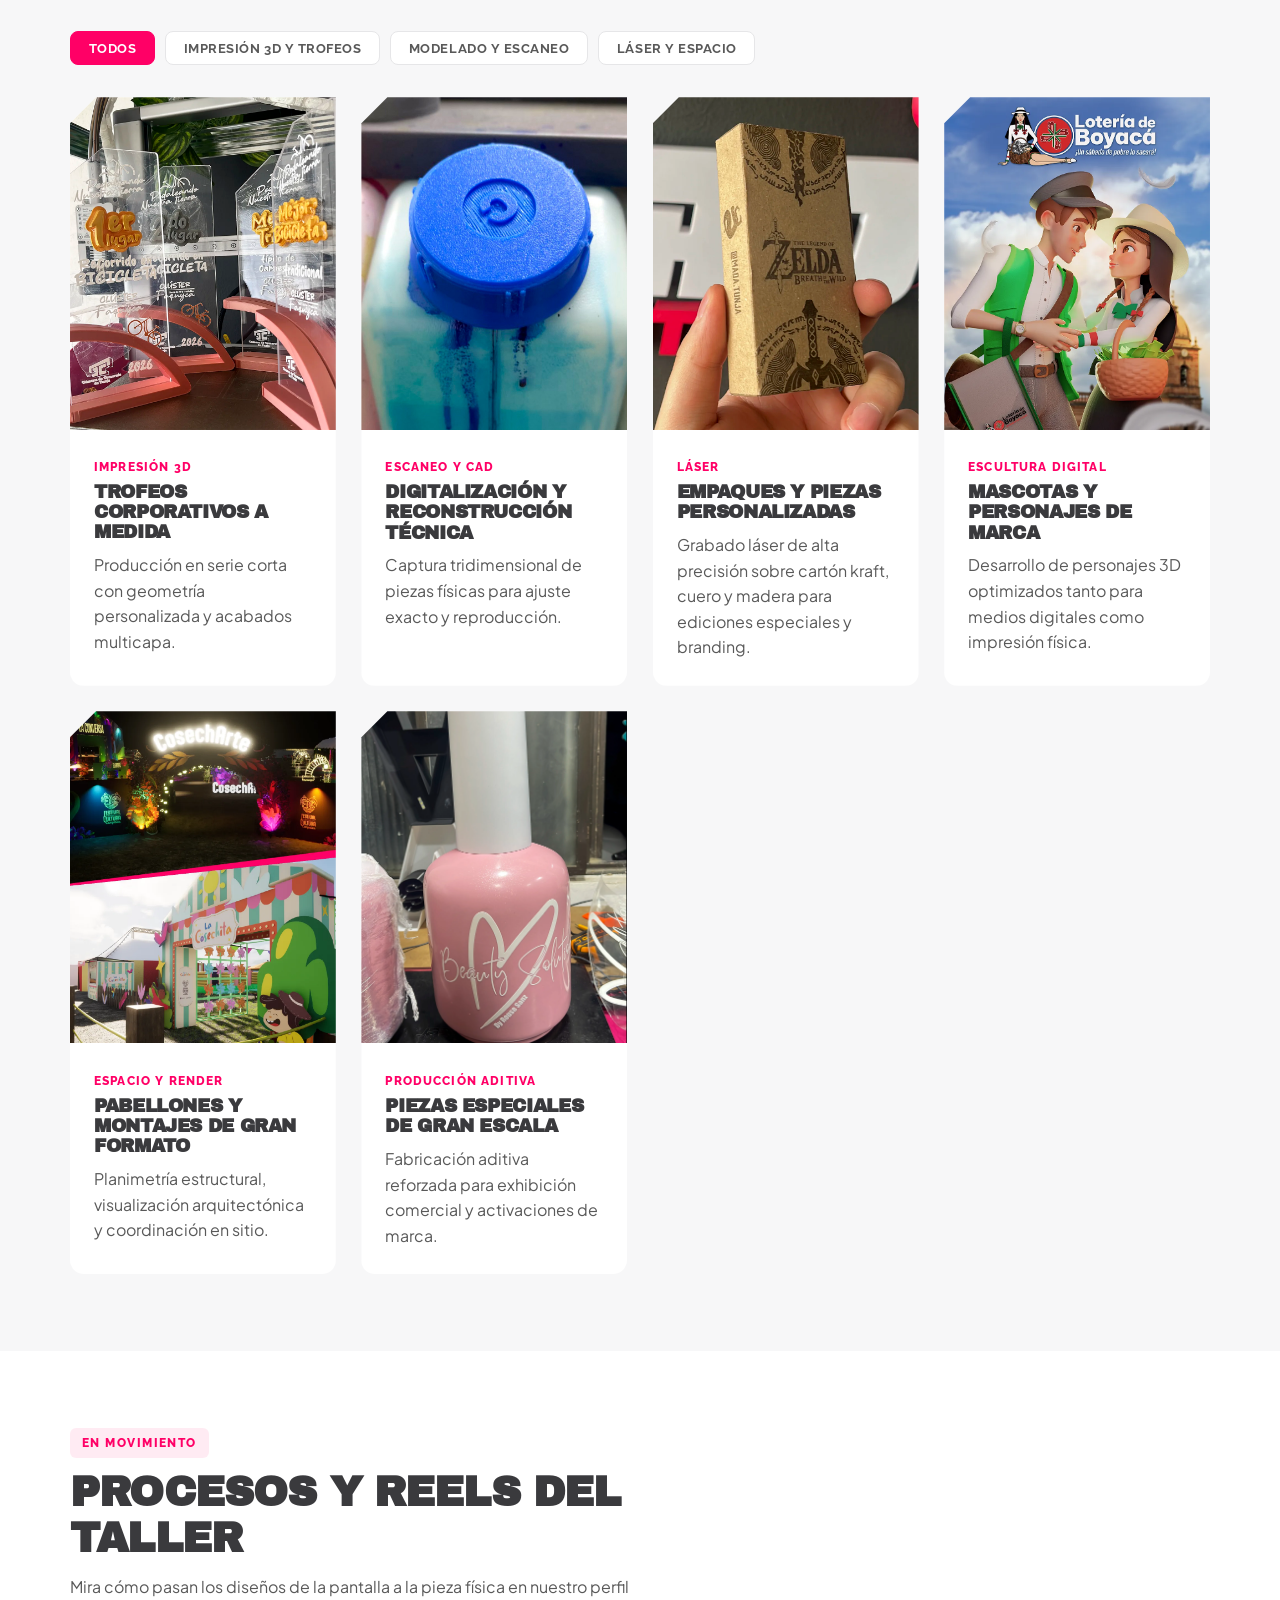
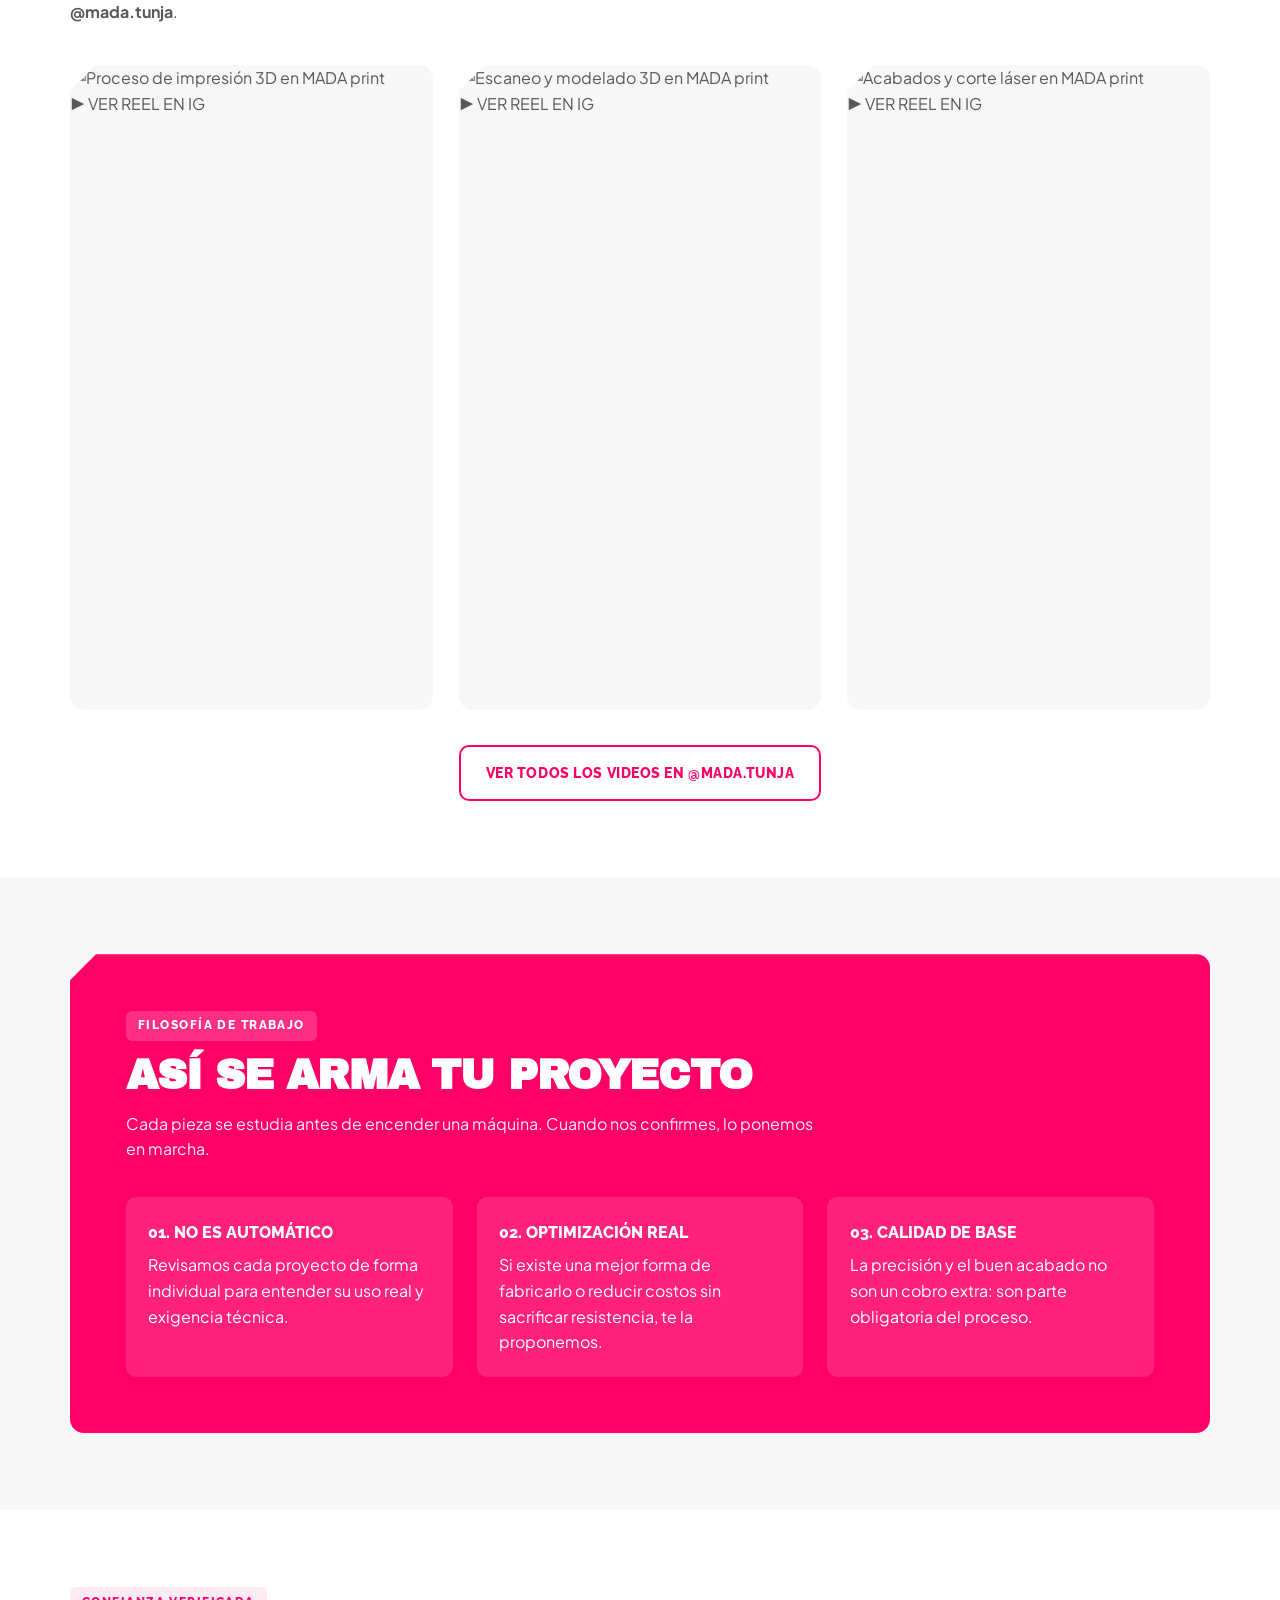
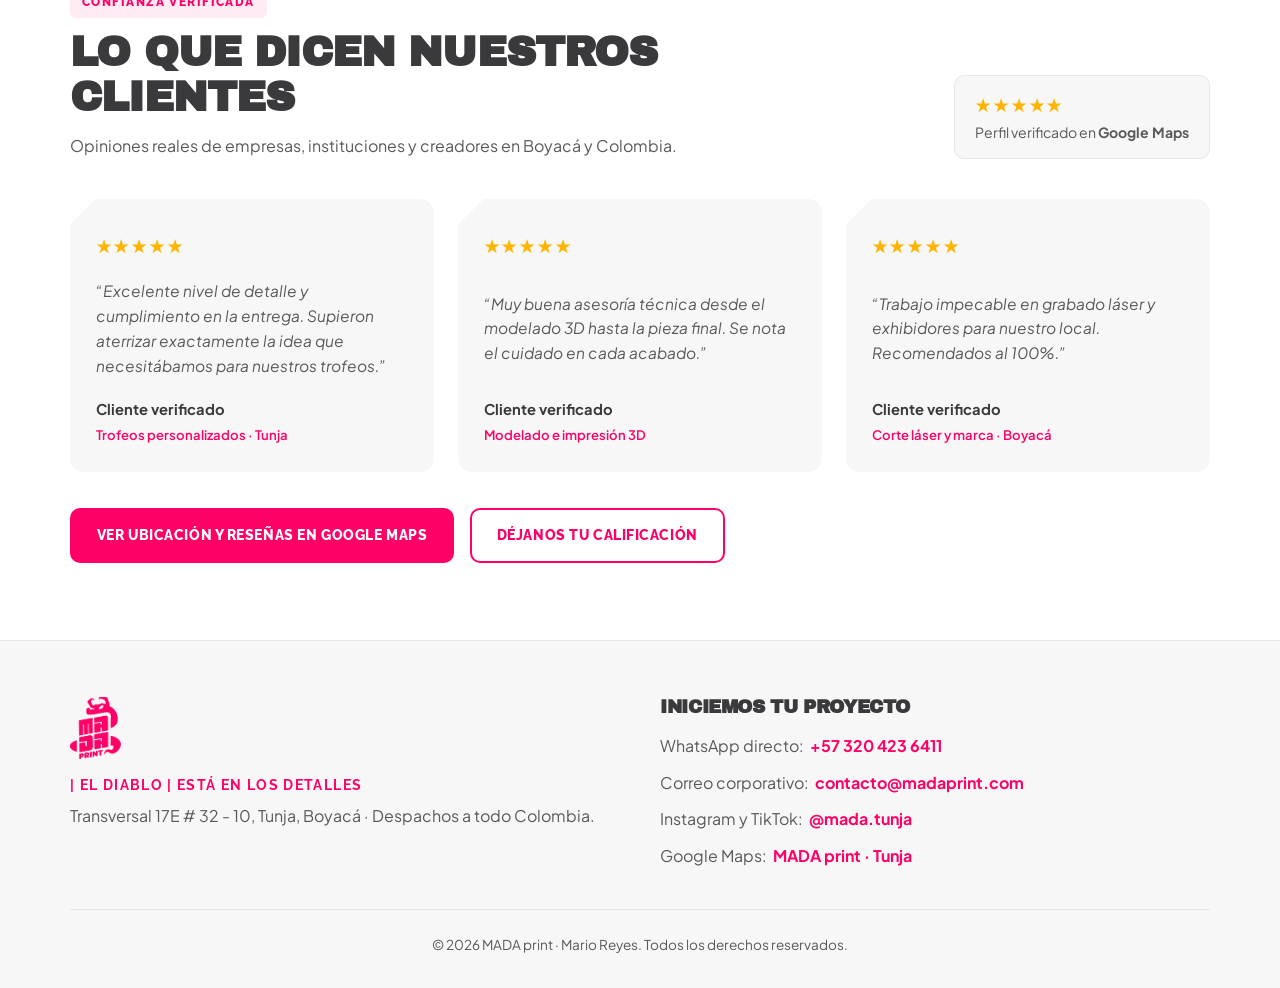
==== commit 1c54848e: "Update index.html" ====
--- a/index.html
+++ b/index.html
@@ -234,8 +234,8 @@
         </article>
 
         <article class="chamfer-card portfolio-item" data-category="impresion3d">
-          <img src="img/trofeo-impresion-3d-personalizado-tunja.webp" 
-           alt="Trofeo personalizado fabricado con impresión 3D en Tunja por MADA print" 
+          <img src="img/replica-gigante-esmalte-impresion-3d-gran-escala-exhibidor-madaprint.webp" 
+           alt="Réplica gigante de frasco de esmalte rosado perlado con acabado automotriz y logotipo en relieve, fabricada en impresión 3D de gran formato para exhibición comercial por MADA print" 
            class="portfolio-thumb" 
            width="960" 
            height="1200" 
